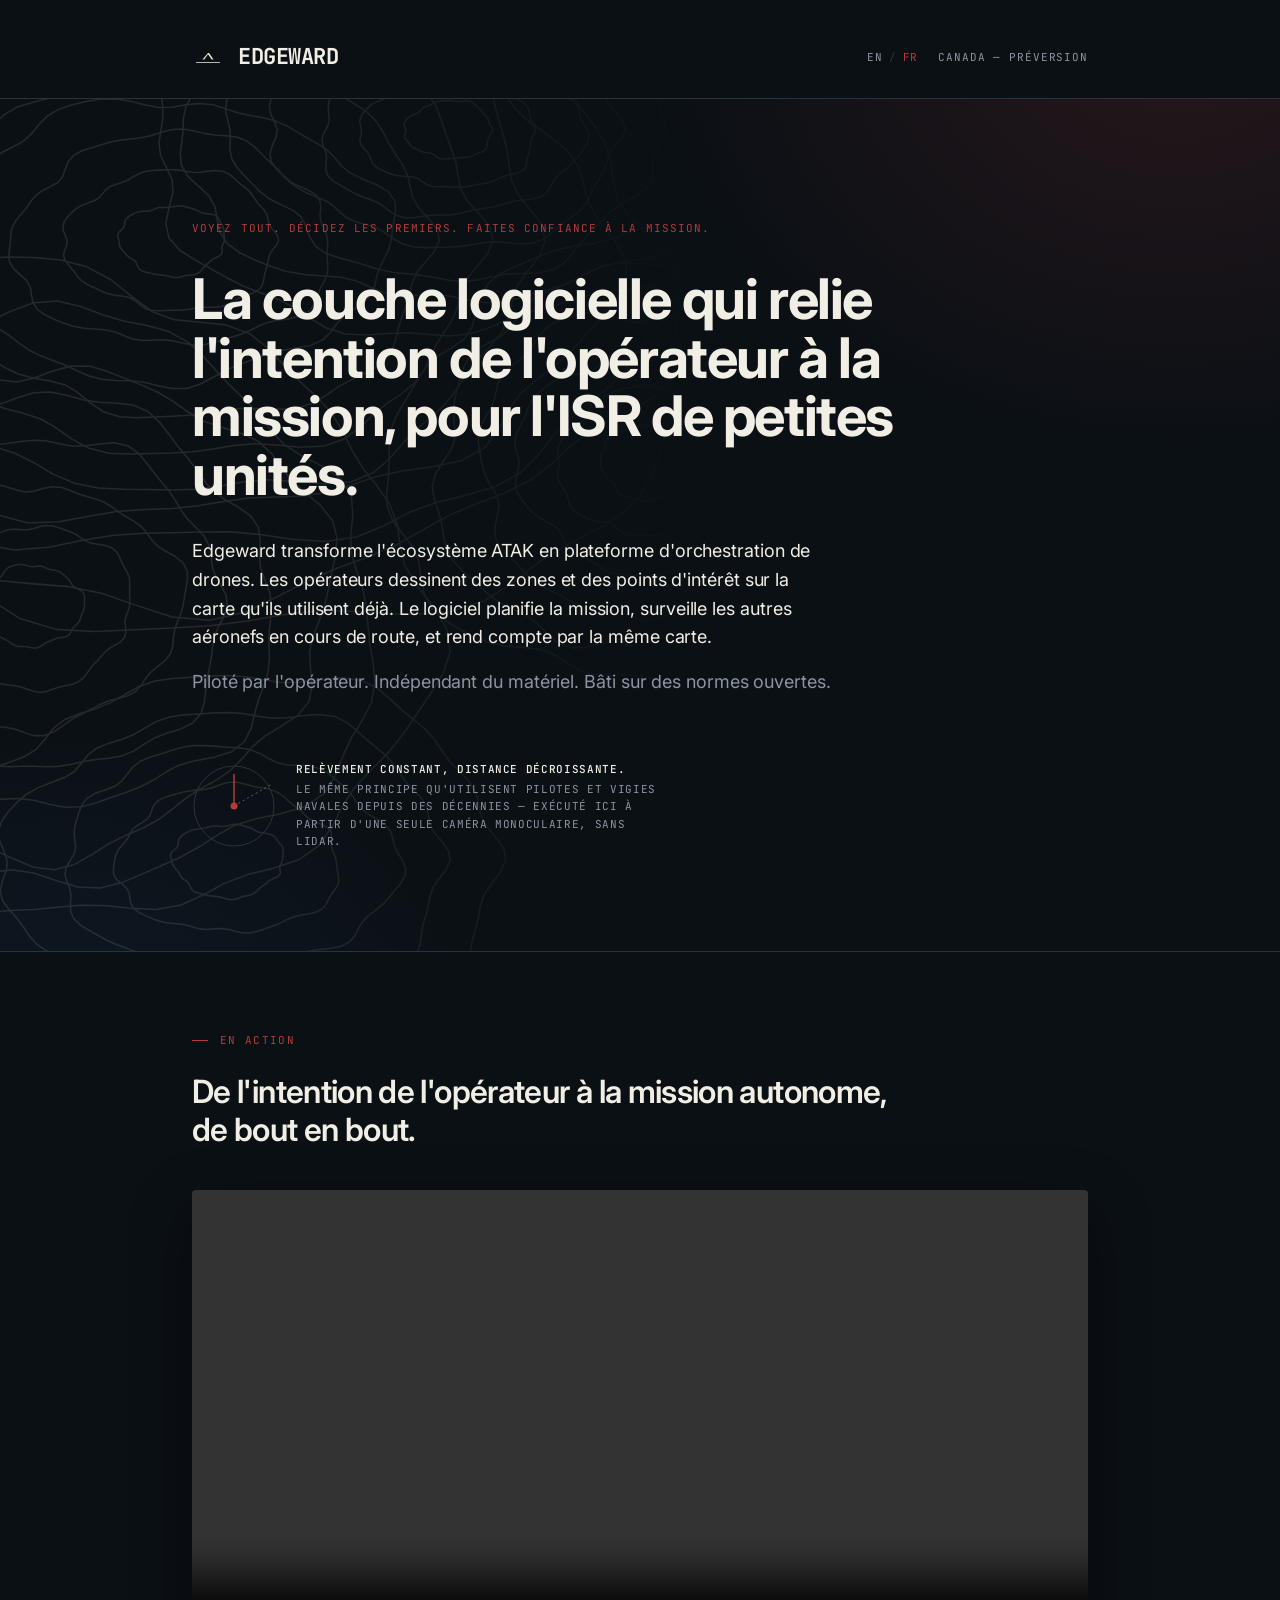
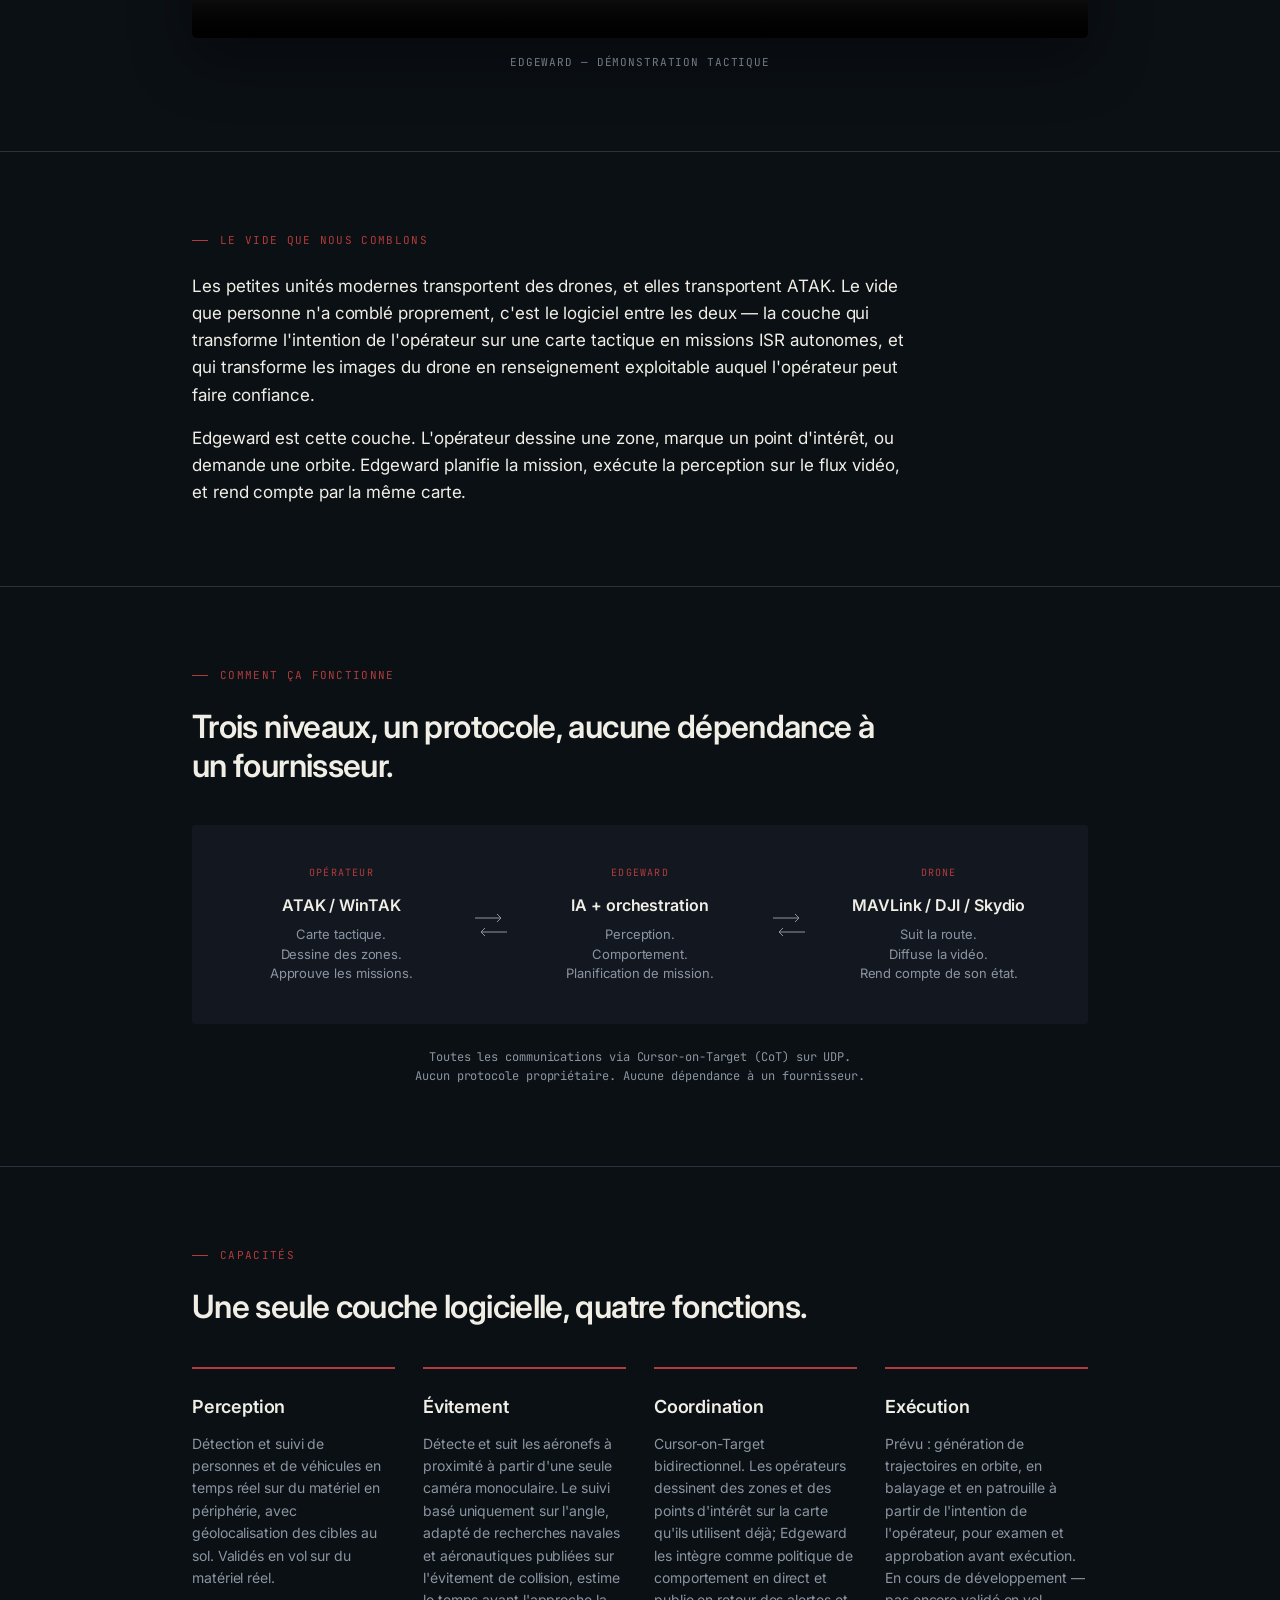
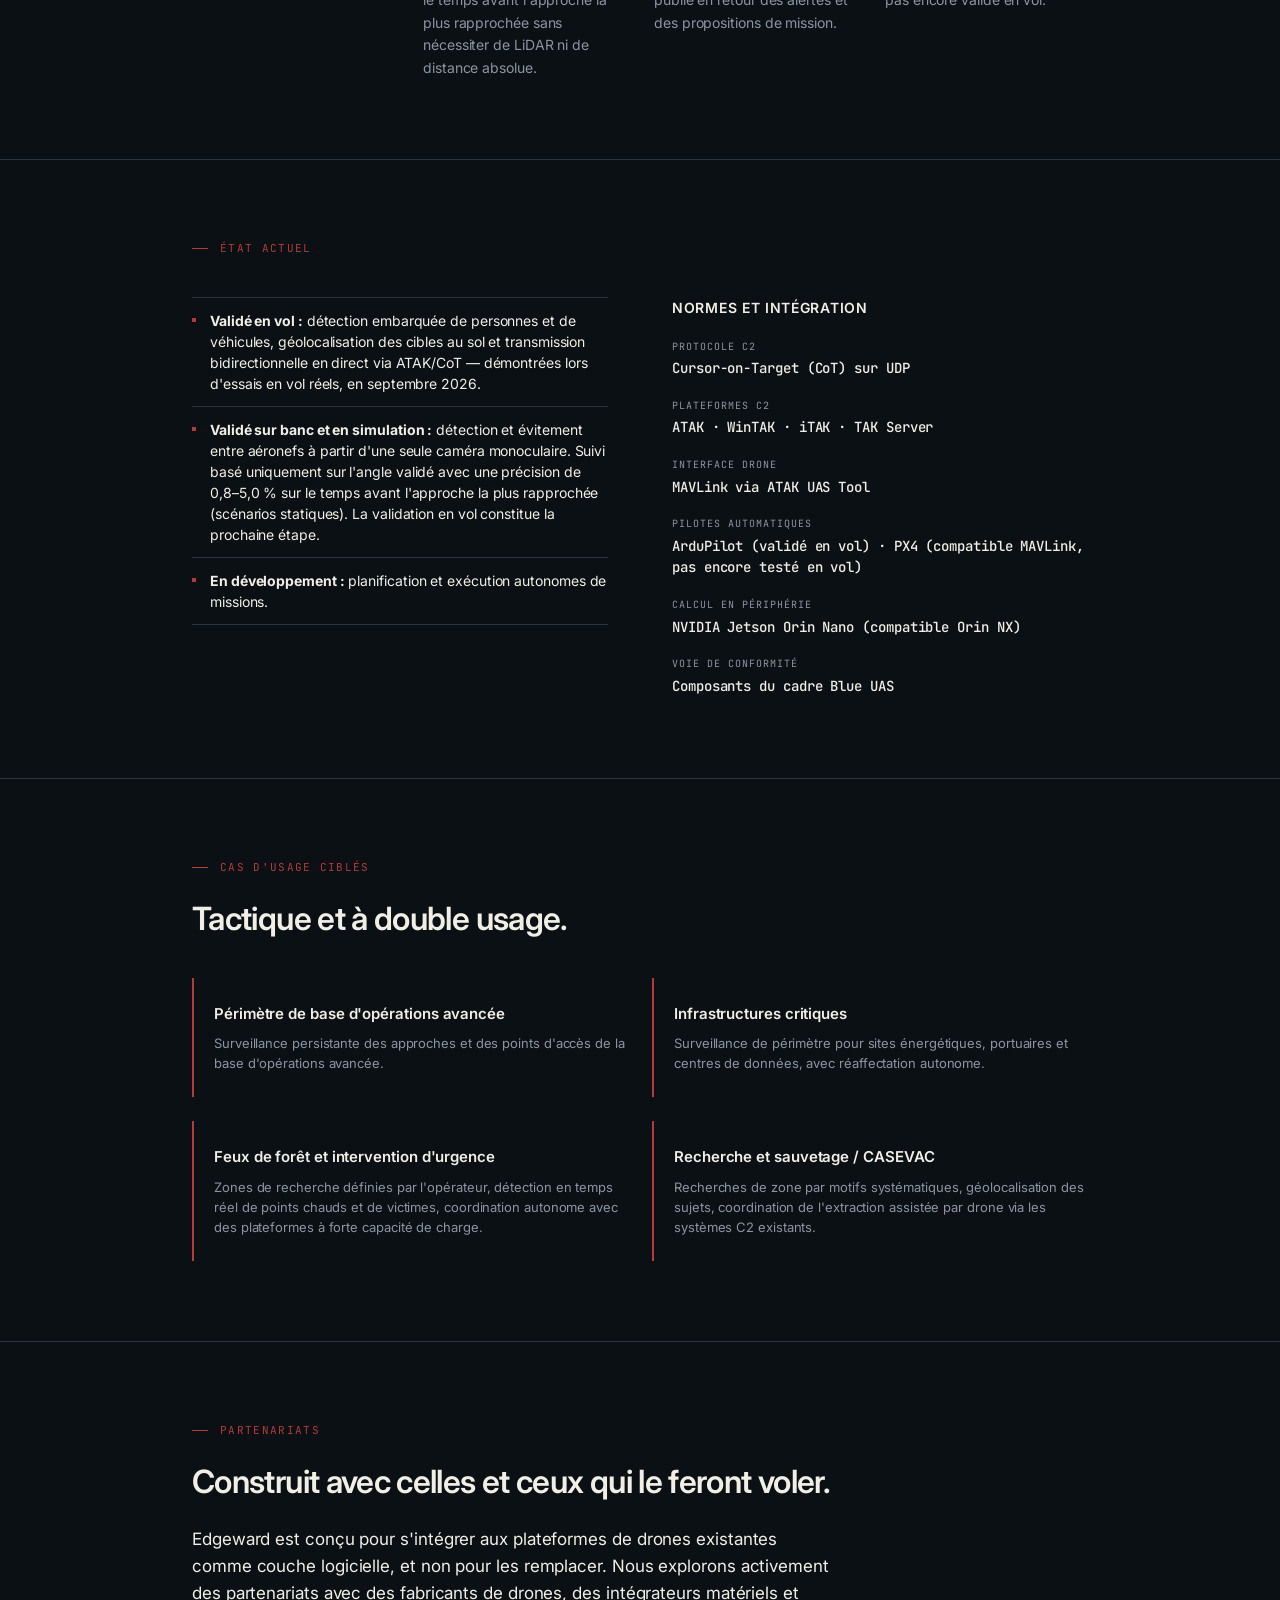
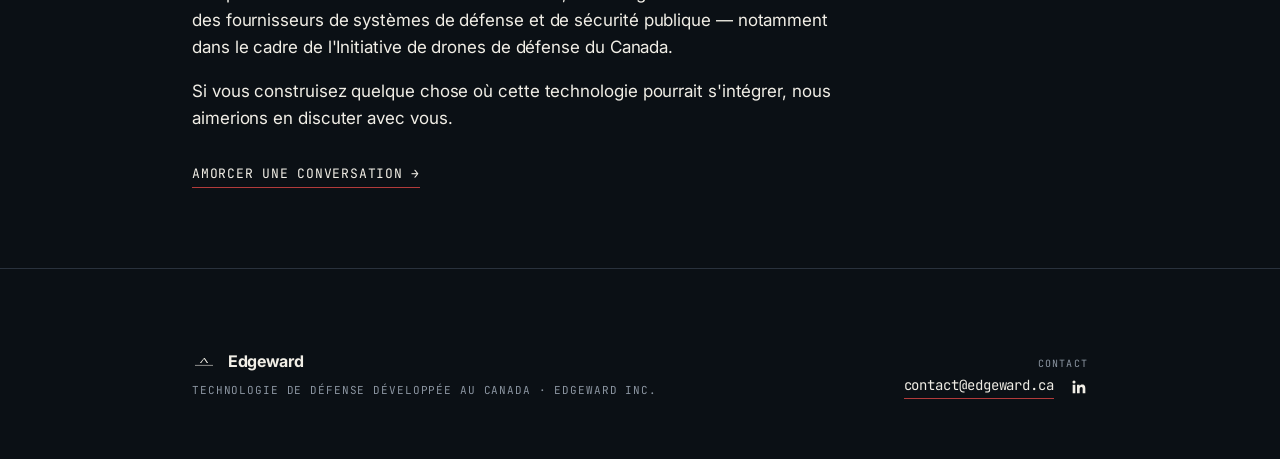
==== fr/index.html @ a63f047e "Align French website with corrected capability and validation copy" ====
<!DOCTYPE html>
<html lang="fr">
<head>
<meta charset="UTF-8">
<meta name="viewport" content="width=device-width, initial-scale=1.0">
<title>Edgeward — Logiciel d'autonomie tactique</title>
<meta name="description" content="Voyez tout. Décidez les premiers. Faites confiance à la mission. Edgeward est un logiciel d'autonomie tactique pour les opérations ISR de petites unités. Transforme l'écosystème ATAK en plateforme d'orchestration de drones. Conçu au Canada, indépendant du matériel, bâti sur des normes ouvertes.">
<link rel="alternate" hreflang="en" href="https://edgeward.ca/">
<link rel="alternate" hreflang="fr" href="https://edgeward.ca/fr/">

<link rel="icon" type="image/svg+xml" href="/assets/favicon.svg">
<link rel="icon" type="image/png" sizes="32x32" href="/assets/favicon-32.png">
<link rel="icon" type="image/png" sizes="16x16" href="/assets/favicon-16.png">
<link rel="apple-touch-icon" href="/assets/apple-touch-icon.png">

<meta property="og:type" content="website">
<meta property="og:url" content="https://edgeward.ca/fr/">
<meta property="og:title" content="Edgeward — Logiciel d'autonomie tactique">
<meta property="og:description" content="Voyez tout. Décidez les premiers. Faites confiance à la mission. Logiciel d'autonomie tactique qui transforme l'écosystème ATAK en plateforme d'orchestration de drones. Conçu au Canada, indépendant du matériel.">
<meta property="og:image" content="https://edgeward.ca/assets/og-image.png">
<meta property="og:image:width" content="1200">
<meta property="og:image:height" content="630">
<meta property="og:locale" content="fr_CA">
<meta property="og:locale:alternate" content="en_CA">

<meta name="twitter:card" content="summary_large_image">
<meta name="twitter:title" content="Edgeward — Logiciel d'autonomie tactique">
<meta name="twitter:description" content="Voyez tout. Décidez les premiers. Faites confiance à la mission. Logiciel d'autonomie tactique pour l'écosystème ATAK. Conçu au Canada, indépendant du matériel.">
<meta name="twitter:image" content="https://edgeward.ca/assets/og-image.png">
<link rel="preconnect" href="https://fonts.googleapis.com">
<link rel="preconnect" href="https://fonts.gstatic.com" crossorigin>
<link href="https://fonts.googleapis.com/css2?family=Inter:wght@400;500;600;700&family=JetBrains+Mono:wght@400;500&display=swap" rel="stylesheet">
<style>
:root {
  --ink: #0B1015;
  --ink-elevated: #131820;
  --paper: #F1EEE6;
  --paper-muted: #8B95A1;
  --rule: #2A323D;
  --accent: #B23B3B;
  --accent-muted: #8B2E2E;
}

* {
  box-sizing: border-box;
  margin: 0;
  padding: 0;
}

html {
  scroll-behavior: smooth;
}

body {
  background: var(--ink);
  color: var(--paper);
  font-family: 'Inter', system-ui, -apple-system, sans-serif;
  font-size: 16px;
  line-height: 1.55;
  font-weight: 400;
  letter-spacing: -0.005em;
  -webkit-font-smoothing: antialiased;
  -moz-osx-font-smoothing: grayscale;
}

/* ---- Layout ---- */
.container {
  max-width: 960px;
  margin: 0 auto;
  padding: 0 32px;
}

/* ---- Horizon line — the signature device ---- */
.horizon {
  height: 1px;
  background: var(--rule);
  width: 100%;
  margin: 0;
  position: relative;
}

/* ---- Header ---- */
header {
  padding: 32px 0 24px;
}

.brand {
  display: flex;
  align-items: center;
  gap: 14px;
}

.mark {
  width: 32px;
  height: 32px;
  flex-shrink: 0;
}

.wordmark {
  font-size: 22px;
  font-weight: 700;
  letter-spacing: -0.02em;
  color: var(--paper);
}

.header-meta {
  display: flex;
  justify-content: space-between;
  align-items: center;
  font-family: 'JetBrains Mono', monospace;
  font-size: 11px;
  color: var(--paper-muted);
  text-transform: uppercase;
  letter-spacing: 0.08em;
  padding-top: 8px;
}

.header-right {
  display: flex;
  align-items: center;
  gap: 20px;
}

.lang-switch a {
  color: var(--paper-muted);
  text-decoration: none;
  transition: color 0.15s;
}

.lang-switch a:hover,
.lang-switch a.active {
  color: var(--accent);
}

.lang-switch span {
  color: var(--rule);
  margin: 0 6px;
}

/* ---- Hero ---- */
.hero {
  padding: 120px 0 100px;
  position: relative;
  overflow: hidden;
}

.hero::before {
  content: '';
  position: absolute;
  inset: 0;
  background:
    radial-gradient(ellipse 70% 85% at 92% -8%, rgba(178, 59, 59, 0.16), transparent 58%),
    radial-gradient(ellipse 50% 55% at 6% 108%, rgba(16, 32, 48, 0.5), transparent 62%);
  pointer-events: none;
  z-index: 0;
}

.hero::after {
  content: '';
  position: absolute;
  top: -12%;
  left: -6%;
  width: 62%;
  height: 130%;
  background: url('/assets/topo-overlay.svg') no-repeat left top;
  background-size: cover;
  opacity: 0.11;
  pointer-events: none;
  z-index: 0;
  -webkit-mask-image: linear-gradient(90deg, #000 0%, #000 40%, transparent 100%);
  mask-image: linear-gradient(90deg, #000 0%, #000 40%, transparent 100%);
}

.hero .container {
  position: relative;
  z-index: 1;
}

.tagline {
  font-family: 'JetBrains Mono', monospace;
  font-size: 11px;
  text-transform: uppercase;
  letter-spacing: 0.10em;
  color: var(--accent);
  margin-bottom: 32px;
  line-height: 1.7;
}

/* ---- Bearing motif — the hero signature ---- */
.bearing {
  margin-top: 64px;
  display: flex;
  align-items: center;
  gap: 20px;
  max-width: 480px;
}

.bearing-viz {
  width: 84px;
  height: 84px;
  flex-shrink: 0;
  position: relative;
}

.bearing-viz svg {
  width: 100%;
  height: 100%;
  overflow: visible;
}

.bearing-ring {
  fill: none;
  stroke: var(--rule);
  stroke-width: 1;
}

.bearing-track {
  fill: none;
  stroke: var(--paper-muted);
  stroke-width: 1;
  stroke-dasharray: 2 3;
  opacity: 0.6;
}

.bearing-mark {
  fill: var(--accent);
}

.bearing-line {
  stroke: var(--accent);
  stroke-width: 1.5;
}

@keyframes bearingClose {
  0% {
    transform: translate(38px, -22px) scale(1);
    opacity: 0.9;
  }
  85% {
    transform: translate(2px, -1px) scale(0.3);
    opacity: 1;
  }
  100% {
    transform: translate(0, 0) scale(0.15);
    opacity: 0;
  }
}

.bearing-target {
  animation: bearingClose 4.5s cubic-bezier(0.4, 0, 0.6, 1) infinite;
  transform-origin: center;
}

.bearing-caption {
  font-family: 'JetBrains Mono', monospace;
  font-size: 11px;
  line-height: 1.6;
  color: var(--paper-muted);
  text-transform: uppercase;
  letter-spacing: 0.06em;
}

.bearing-caption strong {
  color: var(--paper);
  font-weight: 500;
  display: block;
  margin-bottom: 2px;
}

@media (prefers-reduced-motion: reduce) {
  .bearing-target {
    animation: none;
    transform: translate(6px, -4px) scale(0.5);
  }
}

h1 {
  font-size: clamp(36px, 5.5vw, 56px);
  line-height: 1.05;
  letter-spacing: -0.025em;
  font-weight: 700;
  margin-bottom: 32px;
  max-width: 820px;
}

.hero-body {
  font-size: 18px;
  line-height: 1.6;
  color: var(--paper);
  max-width: 640px;
  margin-bottom: 0;
}

.hero-body .muted {
  color: var(--paper-muted);
}

/* ---- Section ---- */
section {
  padding: 80px 0;
}

.section-label {
  font-family: 'JetBrains Mono', monospace;
  font-size: 11px;
  text-transform: uppercase;
  letter-spacing: 0.12em;
  color: var(--accent);
  margin-bottom: 24px;
  display: flex;
  align-items: center;
  gap: 12px;
}

.section-label::before {
  content: '';
  width: 16px;
  height: 1px;
  background: var(--accent);
}

h2 {
  font-size: clamp(24px, 3vw, 32px);
  font-weight: 600;
  letter-spacing: -0.02em;
  line-height: 1.2;
  margin-bottom: 24px;
  max-width: 720px;
}

.section-body {
  font-size: 17px;
  line-height: 1.6;
  color: var(--paper);
  max-width: 720px;
}

.section-body p + p {
  margin-top: 16px;
}

.section-body em {
  color: var(--paper);
  font-style: normal;
  background: linear-gradient(180deg, transparent 60%, rgba(178, 59, 59, 0.18) 60%);
  padding: 0 2px;
}

/* ---- Architecture diagram ---- */
.arch {
  display: grid;
  grid-template-columns: 1fr auto 1fr auto 1fr;
  gap: 24px;
  align-items: center;
  margin-top: 40px;
  padding: 40px;
  background: var(--ink-elevated);
  border-radius: 4px;
}

.arch-node {
  text-align: center;
}

.arch-node-label {
  font-family: 'JetBrains Mono', monospace;
  font-size: 10px;
  text-transform: uppercase;
  letter-spacing: 0.12em;
  color: var(--accent);
  margin-bottom: 12px;
}

.arch-node-title {
  font-size: 16px;
  font-weight: 600;
  color: var(--paper);
  margin-bottom: 8px;
}

.arch-node-desc {
  font-size: 13px;
  color: var(--paper-muted);
  line-height: 1.5;
}

.arch-arrow {
  display: flex;
  flex-direction: column;
  gap: 4px;
  align-items: center;
  color: var(--paper-muted);
}

.arch-arrow svg {
  display: block;
}

.arch-footer {
  margin-top: 24px;
  font-family: 'JetBrains Mono', monospace;
  font-size: 12px;
  color: var(--paper-muted);
  line-height: 1.6;
  text-align: center;
}

/* ---- Capabilities (4-column) ---- */
.capabilities {
  display: grid;
  grid-template-columns: repeat(4, 1fr);
  gap: 28px;
  margin-top: 40px;
}

.capability {
  border-top: 2px solid var(--accent);
  padding-top: 24px;
}

.capability h3 {
  font-size: 18px;
  font-weight: 600;
  margin-bottom: 12px;
  letter-spacing: -0.01em;
}

.capability p {
  font-size: 14px;
  color: var(--paper-muted);
  line-height: 1.6;
}

/* ---- Status section ---- */
.status-grid {
  display: grid;
  grid-template-columns: 1fr 1fr;
  gap: 64px;
  margin-top: 40px;
}

.status-list {
  list-style: none;
}

.status-list li {
  font-size: 14px;
  line-height: 1.5;
  padding: 12px 0 12px 18px;
  border-top: 1px solid var(--rule);
  position: relative;
  color: var(--paper);
}

.status-list li:last-child {
  border-bottom: 1px solid var(--rule);
}

.status-list li::before {
  content: '';
  width: 4px;
  height: 4px;
  background: var(--accent);
  position: absolute;
  left: 0;
  top: 20px;
}

.specs {
  display: flex;
  flex-direction: column;
  gap: 18px;
}

.spec {
  font-family: 'JetBrains Mono', monospace;
}

.spec-label {
  font-size: 10px;
  text-transform: uppercase;
  letter-spacing: 0.1em;
  color: var(--paper-muted);
  margin-bottom: 4px;
}

.spec-value {
  font-size: 14px;
  color: var(--paper);
  font-weight: 500;
}

.section-subhead {
  font-size: 14px;
  font-weight: 600;
  color: var(--paper);
  margin-bottom: 20px;
  text-transform: uppercase;
  letter-spacing: 0.05em;
}

/* ---- Use cases ---- */
.use-cases {
  display: grid;
  grid-template-columns: 1fr 1fr;
  gap: 24px;
  margin-top: 40px;
}

.use-case {
  padding: 24px 0 24px 20px;
  border-left: 2px solid var(--accent);
}

.use-case h3 {
  font-size: 15px;
  font-weight: 600;
  margin-bottom: 8px;
  color: var(--paper);
}

.use-case p {
  font-size: 13px;
  color: var(--paper-muted);
  line-height: 1.55;
}

/* ---- Footer ---- */
footer {
  padding: 80px 0 60px;
}

.footer-grid {
  display: flex;
  justify-content: space-between;
  align-items: flex-end;
  gap: 32px;
}

.footer-left {
  display: flex;
  align-items: center;
  gap: 12px;
}

.footer-mark {
  width: 24px;
  height: 24px;
}

.footer-wordmark {
  font-size: 16px;
  font-weight: 700;
  letter-spacing: -0.02em;
}

.footer-meta {
  font-family: 'JetBrains Mono', monospace;
  font-size: 11px;
  color: var(--paper-muted);
  text-transform: uppercase;
  letter-spacing: 0.08em;
  margin-top: 4px;
}

.footer-contact {
  text-align: right;
}

.footer-contact-label {
  font-family: 'JetBrains Mono', monospace;
  font-size: 10px;
  text-transform: uppercase;
  letter-spacing: 0.12em;
  color: var(--paper-muted);
  margin-bottom: 4px;
}

.footer-contact a {
  font-family: 'JetBrains Mono', monospace;
  font-size: 14px;
  color: var(--paper);
  text-decoration: none;
  border-bottom: 1px solid var(--accent);
  padding-bottom: 1px;
  transition: color 0.15s;
}

.footer-contact a:hover {
  color: var(--accent);
}

.footer-contact-row {
  display: flex;
  align-items: center;
  justify-content: flex-end;
  gap: 16px;
}

.footer-icon-link {
  border-bottom: none !important;
  display: flex;
  align-items: center;
}

/* ---- Video showcase ---- */
.video-section {
  padding: 80px 0;
}

.video-frame {
  margin-top: 40px;
  background: var(--ink-elevated);
  border-radius: 4px;
  overflow: hidden;
  position: relative;
  box-shadow: 0 20px 60px rgba(0, 0, 0, 0.4);
}

.video-frame video {
  display: block;
  width: 100%;
  height: auto;
  background: #000;
}

.video-caption {
  margin-top: 16px;
  font-family: 'JetBrains Mono', monospace;
  font-size: 11px;
  color: var(--paper-muted);
  text-transform: uppercase;
  letter-spacing: 0.08em;
  text-align: center;
}

/* ---- Partnerships ---- */
.partnerships-body {
  max-width: 640px;
  margin-top: 24px;
}

.partnerships-body p {
  font-size: 17px;
  line-height: 1.6;
  color: var(--paper);
}

.partnerships-body p + p {
  margin-top: 16px;
}

.partnerships-cta {
  margin-top: 32px;
  display: inline-flex;
  align-items: center;
  gap: 10px;
  font-family: 'JetBrains Mono', monospace;
  font-size: 13px;
  text-transform: uppercase;
  letter-spacing: 0.06em;
  color: var(--paper);
  text-decoration: none;
  border-bottom: 1px solid var(--accent);
  padding-bottom: 3px;
  transition: color 0.15s, gap 0.15s;
}

.partnerships-cta:hover {
  color: var(--accent);
  gap: 14px;
}

/* ---- Responsive ---- */
@media (max-width: 768px) {
  .container {
    padding: 0 24px;
  }

  .hero {
    padding: 60px 0 80px;
  }

  section {
    padding: 56px 0;
  }

  .arch {
    grid-template-columns: 1fr;
    padding: 28px;
    gap: 20px;
  }

  .arch-arrow {
    transform: rotate(90deg);
  }

  .capabilities {
    grid-template-columns: 1fr 1fr;
    gap: 28px;
  }

  .bearing {
    margin-top: 48px;
  }

  .status-grid {
    grid-template-columns: 1fr;
    gap: 48px;
  }

  .use-cases {
    grid-template-columns: 1fr;
  }

  .footer-grid {
    flex-direction: column;
    align-items: flex-start;
    gap: 24px;
  }

  .footer-contact {
    text-align: left;
  }
}

@media (max-width: 480px) {
  .capabilities {
    grid-template-columns: 1fr;
  }

  .bearing {
    flex-direction: column;
    align-items: flex-start;
    gap: 16px;
  }
}

/* ---- Subtle entry animation ---- */
@keyframes horizonReveal {
  from {
    transform: scaleX(0);
    transform-origin: left;
  }
  to {
    transform: scaleX(1);
    transform-origin: left;
  }
}

.horizon {
  animation: horizonReveal 600ms ease-out;
}

@media (prefers-reduced-motion: reduce) {
  .horizon {
    animation: none;
  }
  html {
    scroll-behavior: auto;
  }
}
</style>
</head>
<body>

<!-- Header -->
<header>
  <div class="container">
    <div class="header-meta">
      <div class="brand">
        <svg class="mark" viewBox="0 0 512 512" xmlns="http://www.w3.org/2000/svg">
          <g fill="#F1EEE6">
            <rect x="64" y="340" width="384" height="12"/>
            <polygon points="256,192 272,192 344,296 316,296 256,210 196,296 168,296"/>
          </g>
        </svg>
        <div class="wordmark">Edgeward</div>
      </div>
      <div class="header-right">
        <div class="lang-switch">
          <a href="/">EN</a><span>/</span><a href="/fr/" class="active">FR</a>
        </div>
        <div>Canada — préversion</div>
      </div>
    </div>
  </div>
</header>

<div class="horizon"></div>

<!-- Hero -->
<section class="hero">
  <div class="container">
    <div class="tagline">Voyez tout. Décidez les premiers. Faites confiance à la mission.</div>
    <h1>La couche logicielle qui relie l'intention de l'opérateur à la mission, pour l'ISR de petites unités.</h1>
    <div class="hero-body">
      <p>Edgeward transforme l'écosystème ATAK en plateforme d'orchestration de drones. Les opérateurs dessinent des zones et des points d'intérêt sur la carte qu'ils utilisent déjà. Le logiciel planifie la mission, surveille les autres aéronefs en cours de route, et rend compte par la même carte.</p>
      <p class="muted" style="margin-top: 16px;">Piloté par l'opérateur. Indépendant du matériel. Bâti sur des normes ouvertes.</p>
    </div>

    <div class="bearing">
      <div class="bearing-viz">
        <svg viewBox="0 0 84 84">
          <circle class="bearing-ring" cx="42" cy="42" r="40"/>
          <line class="bearing-track" x1="42" y1="42" x2="80" y2="20"/>
          <g class="bearing-target">
            <circle class="bearing-mark" cx="42" cy="42" r="3.5"/>
          </g>
          <line class="bearing-line" x1="42" y1="42" x2="42" y2="10"/>
        </svg>
      </div>
      <div class="bearing-caption">
        <strong>Relèvement constant, distance décroissante.</strong>
        Le même principe qu'utilisent pilotes et vigies navales depuis des décennies — exécuté ici à partir d'une seule caméra monoculaire, sans LiDAR.
      </div>
    </div>
  </div>
</section>

<div class="horizon"></div>

<!-- Video showcase -->
<section class="video-section">
  <div class="container">
    <div class="section-label">En action</div>
    <h2>De l'intention de l'opérateur à la mission autonome, de bout en bout.</h2>
    <div class="video-frame">
      <video
        src="../assets/edgeward-tactical.mp4"
        controls
        playsinline
        preload="metadata"
        poster=""
      >
        Votre navigateur ne prend pas en charge la balise vidéo.
      </video>
    </div>
    <div class="video-caption">Edgeward — démonstration tactique</div>
  </div>
</section>

<div class="horizon"></div>

<!-- The Gap -->
<section>
  <div class="container">
    <div class="section-label">Le vide que nous comblons</div>
    <div class="section-body">
      <p>Les petites unités modernes transportent des drones, et elles transportent ATAK. Le vide que personne n'a comblé proprement, c'est le logiciel entre les deux — la couche qui transforme l'intention de l'opérateur sur une carte tactique en missions ISR autonomes, et qui transforme les images du drone en renseignement exploitable auquel l'opérateur peut faire confiance.</p>
      <p>Edgeward est cette couche. L'opérateur dessine une zone, marque un point d'intérêt, ou demande une orbite. Edgeward planifie la mission, exécute la perception sur le flux vidéo, et rend compte par la même carte.</p>
    </div>
  </div>
</section>

<div class="horizon"></div>

<!-- How It Works -->
<section>
  <div class="container">
    <div class="section-label">Comment ça fonctionne</div>
    <h2>Trois niveaux, un protocole, aucune dépendance à un fournisseur.</h2>

    <div class="arch">
      <div class="arch-node">
        <div class="arch-node-label">Opérateur</div>
        <div class="arch-node-title">ATAK / WinTAK</div>
        <div class="arch-node-desc">Carte tactique.<br>Dessine des zones.<br>Approuve les missions.</div>
      </div>

      <div class="arch-arrow">
        <svg width="32" height="10" viewBox="0 0 32 10" fill="currentColor">
          <path d="M0 5 L26 5 M22 1 L26 5 L22 9" stroke="currentColor" stroke-width="1" fill="none"/>
        </svg>
        <svg width="32" height="10" viewBox="0 0 32 10" fill="currentColor">
          <path d="M32 5 L6 5 M10 1 L6 5 L10 9" stroke="currentColor" stroke-width="1" fill="none"/>
        </svg>
      </div>

      <div class="arch-node">
        <div class="arch-node-label">Edgeward</div>
        <div class="arch-node-title">IA + orchestration</div>
        <div class="arch-node-desc">Perception.<br>Comportement.<br>Planification de mission.</div>
      </div>

      <div class="arch-arrow">
        <svg width="32" height="10" viewBox="0 0 32 10" fill="currentColor">
          <path d="M0 5 L26 5 M22 1 L26 5 L22 9" stroke="currentColor" stroke-width="1" fill="none"/>
        </svg>
        <svg width="32" height="10" viewBox="0 0 32 10" fill="currentColor">
          <path d="M32 5 L6 5 M10 1 L6 5 L10 9" stroke="currentColor" stroke-width="1" fill="none"/>
        </svg>
      </div>

      <div class="arch-node">
        <div class="arch-node-label">Drone</div>
        <div class="arch-node-title">MAVLink / DJI / Skydio</div>
        <div class="arch-node-desc">Suit la route.<br>Diffuse la vidéo.<br>Rend compte de son état.</div>
      </div>
    </div>

    <div class="arch-footer">
      Toutes les communications via Cursor-on-Target (CoT) sur UDP.<br>
      Aucun protocole propriétaire. Aucune dépendance à un fournisseur.
    </div>
  </div>
</section>

<div class="horizon"></div>

<!-- Capabilities -->
<section>
  <div class="container">
    <div class="section-label">Capacités</div>
    <h2>Une seule couche logicielle, quatre fonctions.</h2>

    <div class="capabilities">
      <div class="capability">
        <h3>Perception</h3>
        <p>Détection et suivi de personnes et de véhicules en temps réel sur du matériel en périphérie, avec géolocalisation des cibles au sol. Validés en vol sur du matériel réel.</p>
      </div>
      <div class="capability">
        <h3>Évitement</h3>
        <p>Détecte et suit les aéronefs à proximité à partir d'une seule caméra monoculaire. Le suivi basé uniquement sur l'angle, adapté de recherches navales et aéronautiques publiées sur l'évitement de collision, estime le temps avant l'approche la plus rapprochée sans nécessiter de LiDAR ni de distance absolue.</p>
      </div>
      <div class="capability">
        <h3>Coordination</h3>
        <p>Cursor-on-Target bidirectionnel. Les opérateurs dessinent des zones et des points d'intérêt sur la carte qu'ils utilisent déjà; Edgeward les intègre comme politique de comportement en direct et publie en retour des alertes et des propositions de mission.</p>
      </div>
      <div class="capability">
        <h3>Exécution</h3>
        <p>Prévu : génération de trajectoires en orbite, en balayage et en patrouille à partir de l'intention de l'opérateur, pour examen et approbation avant exécution. En cours de développement — pas encore validé en vol.</p>
      </div>
    </div>
  </div>
</section>

<div class="horizon"></div>

<!-- Status & Standards -->
<section>
  <div class="container">
    <div class="section-label">État actuel</div>

    <div class="status-grid">
      <div>
        <ul class="status-list">
          <li><strong>Validé en vol :</strong> détection embarquée de personnes et de véhicules, géolocalisation des cibles au sol et transmission bidirectionnelle en direct via ATAK/CoT — démontrées lors d'essais en vol réels, en septembre 2026.</li>
          <li><strong>Validé sur banc et en simulation :</strong> détection et évitement entre aéronefs à partir d'une seule caméra monoculaire. Suivi basé uniquement sur l'angle validé avec une précision de 0,8–5,0 % sur le temps avant l'approche la plus rapprochée (scénarios statiques). La validation en vol constitue la prochaine étape.</li>
          <li><strong>En développement :</strong> planification et exécution autonomes de missions.</li>
        </ul>
      </div>

      <div>
        <div class="section-subhead">Normes et intégration</div>
        <div class="specs">
          <div class="spec">
            <div class="spec-label">Protocole C2</div>
            <div class="spec-value">Cursor-on-Target (CoT) sur UDP</div>
          </div>
          <div class="spec">
            <div class="spec-label">Plateformes C2</div>
            <div class="spec-value">ATAK · WinTAK · iTAK · TAK Server</div>
          </div>
          <div class="spec">
            <div class="spec-label">Interface drone</div>
            <div class="spec-value">MAVLink via ATAK UAS Tool</div>
          </div>
          <div class="spec">
            <div class="spec-label">Pilotes automatiques</div>
            <div class="spec-value">ArduPilot (validé en vol) · PX4 (compatible MAVLink, pas encore testé en vol)</div>
          </div>
          <div class="spec">
            <div class="spec-label">Calcul en périphérie</div>
            <div class="spec-value">NVIDIA Jetson Orin Nano (compatible Orin NX)</div>
          </div>
          <div class="spec">
            <div class="spec-label">Voie de conformité</div>
            <div class="spec-value">Composants du cadre Blue UAS</div>
          </div>
        </div>
      </div>
    </div>
  </div>
</section>

<div class="horizon"></div>

<!-- Use Cases -->
<section>
  <div class="container">
    <div class="section-label">Cas d'usage ciblés</div>
    <h2>Tactique et à double usage.</h2>

    <div class="use-cases">
      <div class="use-case">
        <h3>Périmètre de base d'opérations avancée</h3>
        <p>Surveillance persistante des approches et des points d'accès de la base d'opérations avancée.</p>
      </div>
      <div class="use-case">
        <h3>Infrastructures critiques</h3>
        <p>Surveillance de périmètre pour sites énergétiques, portuaires et centres de données, avec réaffectation autonome.</p>
      </div>
      <div class="use-case">
        <h3>Feux de forêt et intervention d'urgence</h3>
        <p>Zones de recherche définies par l'opérateur, détection en temps réel de points chauds et de victimes, coordination autonome avec des plateformes à forte capacité de charge.</p>
      </div>
      <div class="use-case">
        <h3>Recherche et sauvetage / CASEVAC</h3>
        <p>Recherches de zone par motifs systématiques, géolocalisation des sujets, coordination de l'extraction assistée par drone via les systèmes C2 existants.</p>
      </div>
    </div>
  </div>
</section>

<div class="horizon"></div>

<!-- Partnerships -->
<section>
  <div class="container">
    <div class="section-label">Partenariats</div>
    <h2>Construit avec celles et ceux qui le feront voler.</h2>
    <div class="partnerships-body">
      <p>Edgeward est conçu pour s'intégrer aux plateformes de drones existantes comme couche logicielle, et non pour les remplacer. Nous explorons activement des partenariats avec des fabricants de drones, des intégrateurs matériels et des fournisseurs de systèmes de défense et de sécurité publique — notamment dans le cadre de l'Initiative de drones de défense du Canada.</p>
      <p>Si vous construisez quelque chose où cette technologie pourrait s'intégrer, nous aimerions en discuter avec vous.</p>
      <a class="partnerships-cta" href="mailto:contact@edgeward.ca">Amorcer une conversation →</a>
    </div>
  </div>
</section>

<div class="horizon"></div>

<!-- Footer -->
<footer>
  <div class="container">
    <div class="footer-grid">
      <div>
        <div class="footer-left">
          <svg class="footer-mark" viewBox="0 0 512 512" xmlns="http://www.w3.org/2000/svg">
            <g fill="#F1EEE6">
              <rect x="64" y="340" width="384" height="12"/>
              <polygon points="256,192 272,192 344,296 316,296 256,210 196,296 168,296"/>
            </g>
          </svg>
          <div class="footer-wordmark">Edgeward</div>
        </div>
        <div class="footer-meta" style="margin-top: 8px;">Technologie de défense développée au Canada · Edgeward Inc.</div>
      </div>
      <div class="footer-contact">
        <div class="footer-contact-label">Contact</div>
        <div class="footer-contact-row">
          <a href="mailto:contact@edgeward.ca">contact@edgeward.ca</a>
          <a class="footer-icon-link" href="https://www.linkedin.com/company/edgewardisr/" target="_blank" rel="noopener noreferrer" aria-label="Edgeward on LinkedIn">
            <svg width="18" height="18" viewBox="0 0 24 24" fill="currentColor">
              <path d="M20.447 20.452h-3.554v-5.569c0-1.328-.027-3.037-1.852-3.037-1.853 0-2.136 1.445-2.136 2.939v5.667H9.351V9h3.414v1.561h.046c.477-.9 1.637-1.85 3.37-1.85 3.601 0 4.267 2.37 4.267 5.455v6.286zM5.337 7.433a2.062 2.062 0 1 1 0-4.124 2.062 2.062 0 0 1 0 4.124zM7.119 20.452H3.554V9h3.565v11.452z"/>
            </svg>
          </a>
        </div>
      </div>
    </div>
  </div>
</footer>

</body>
</html>
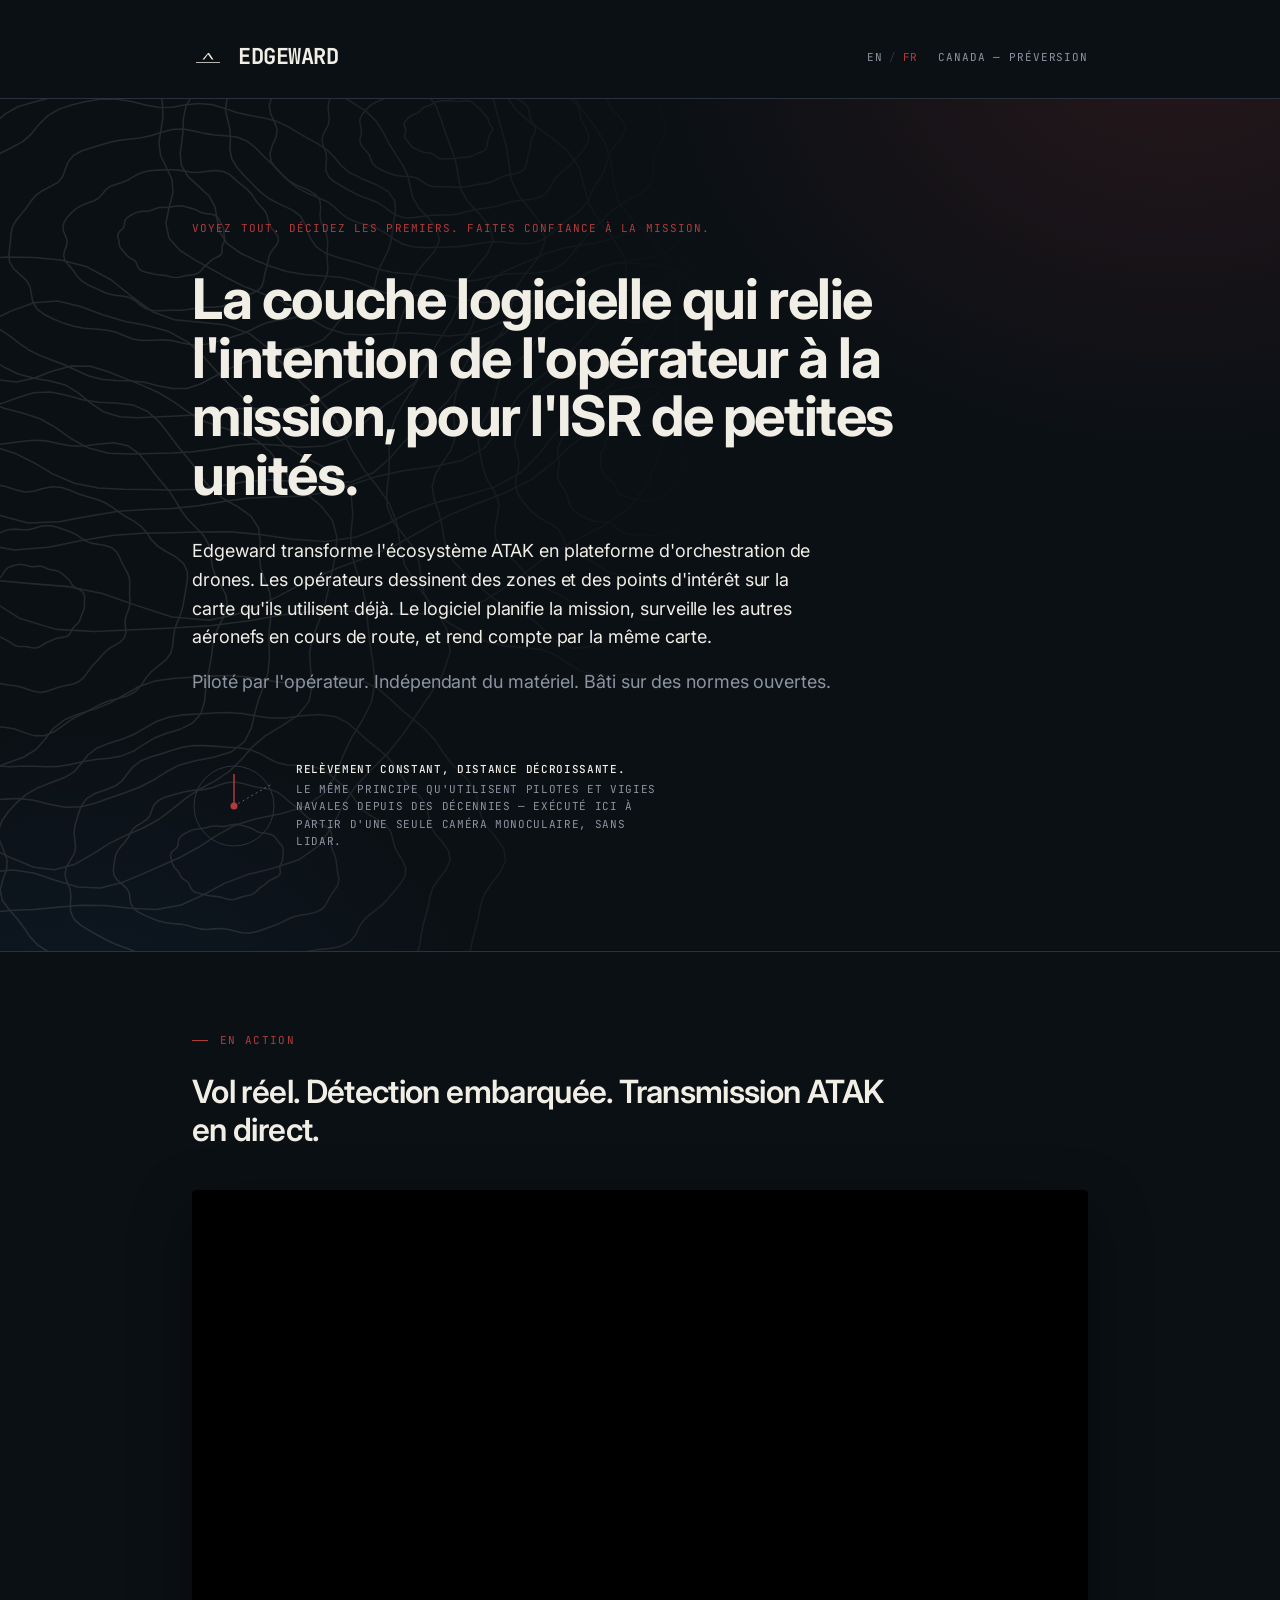
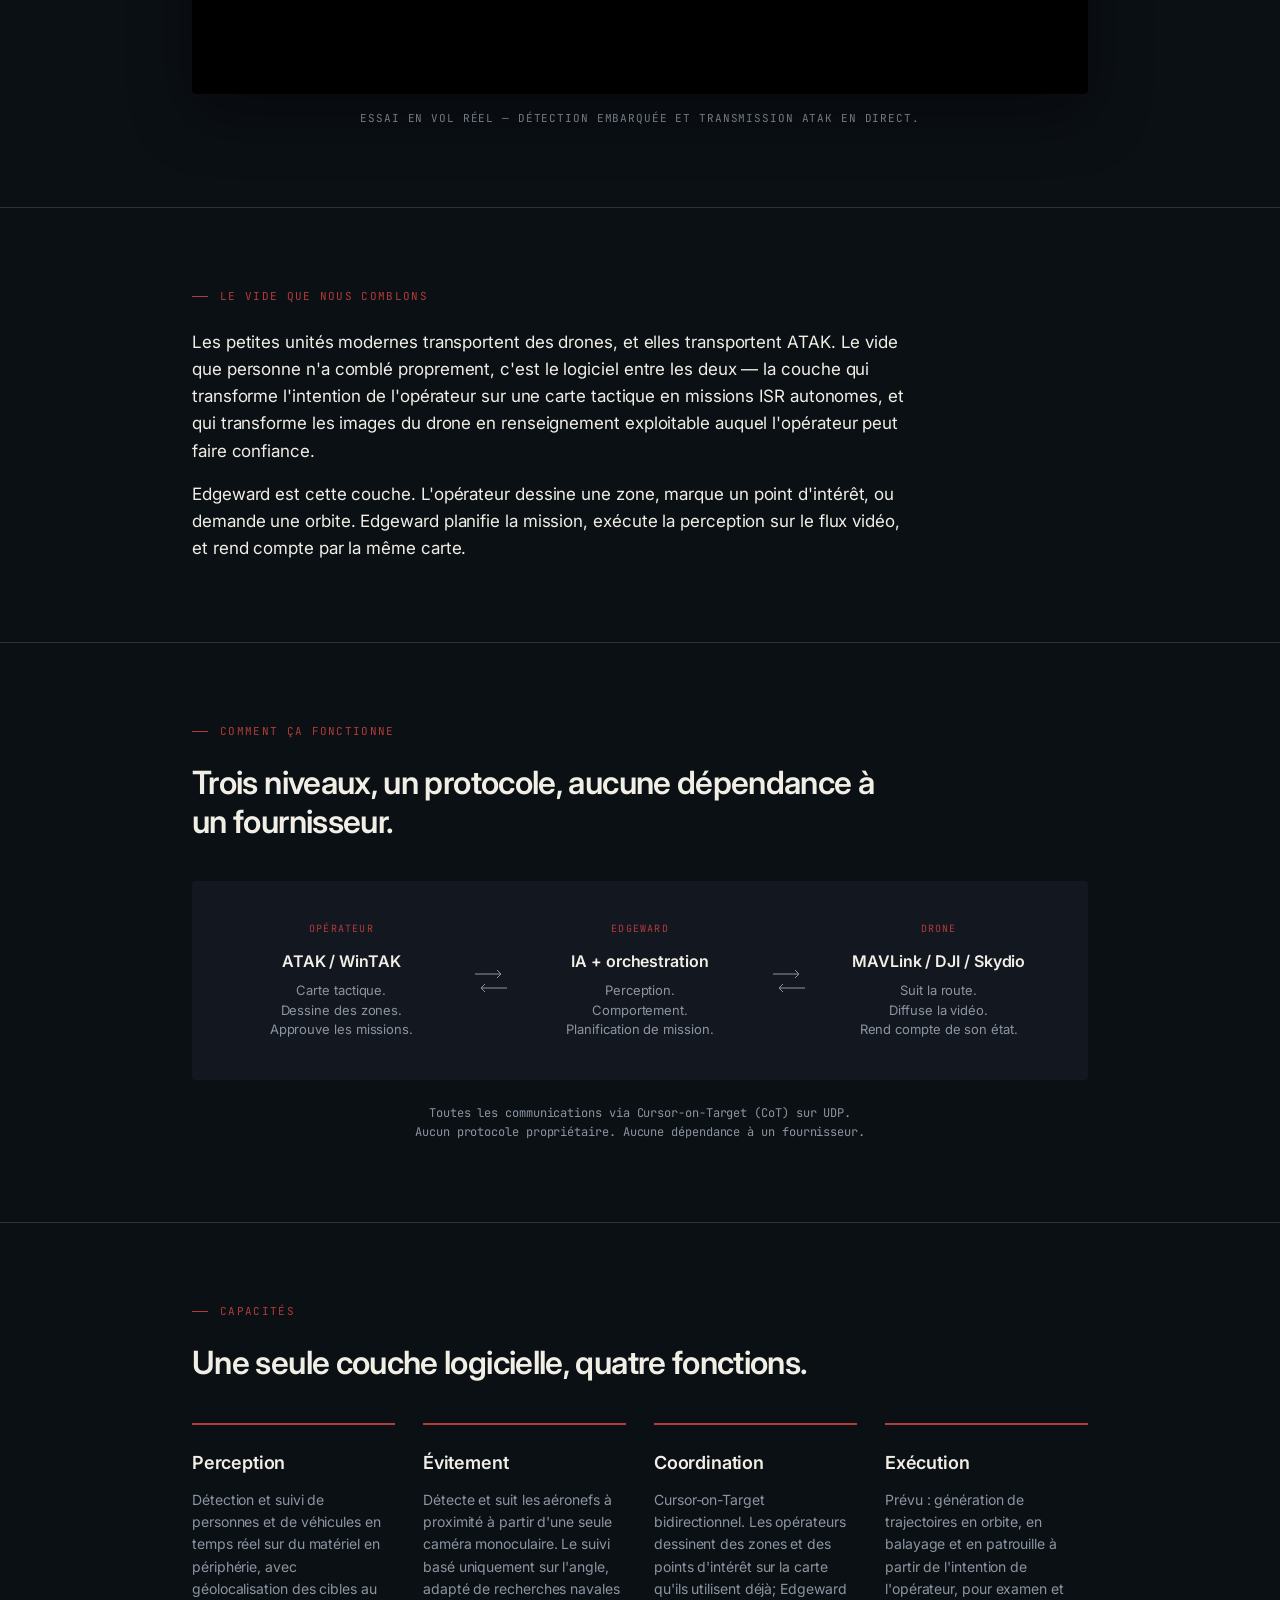
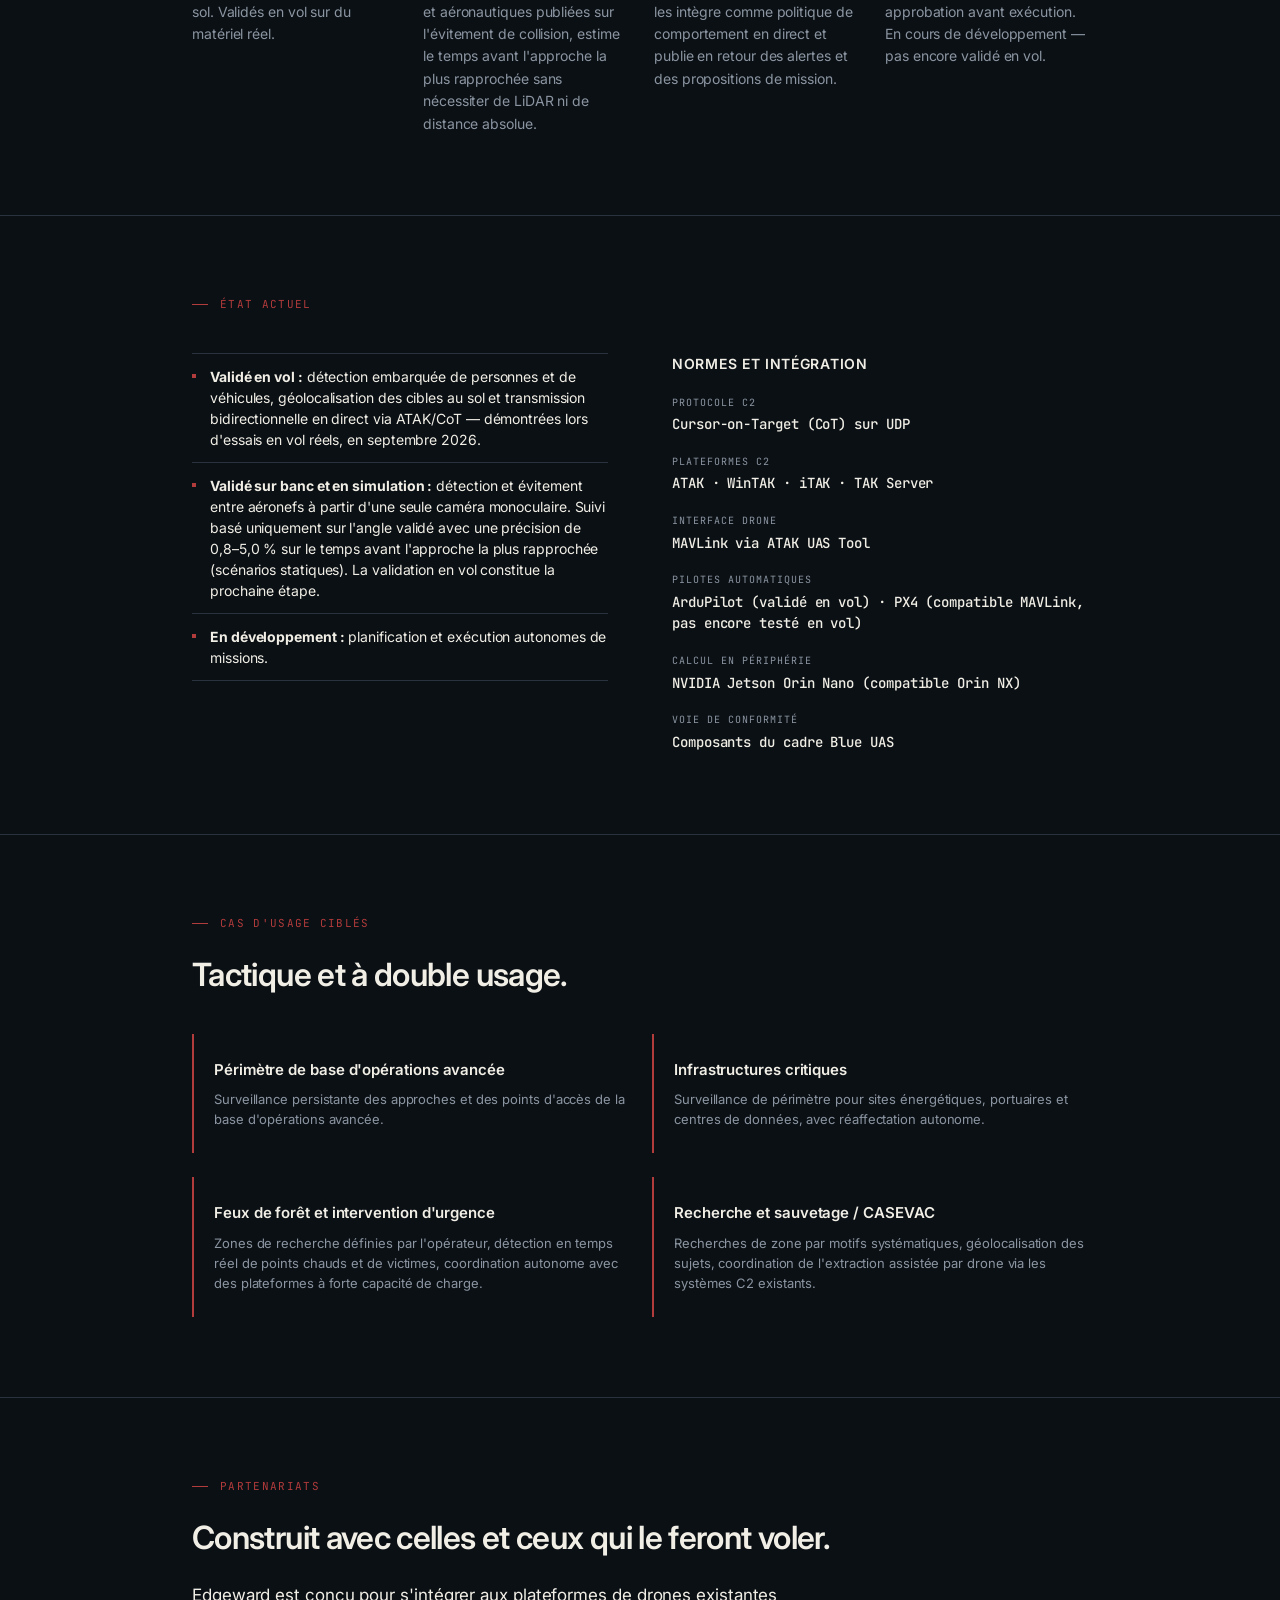
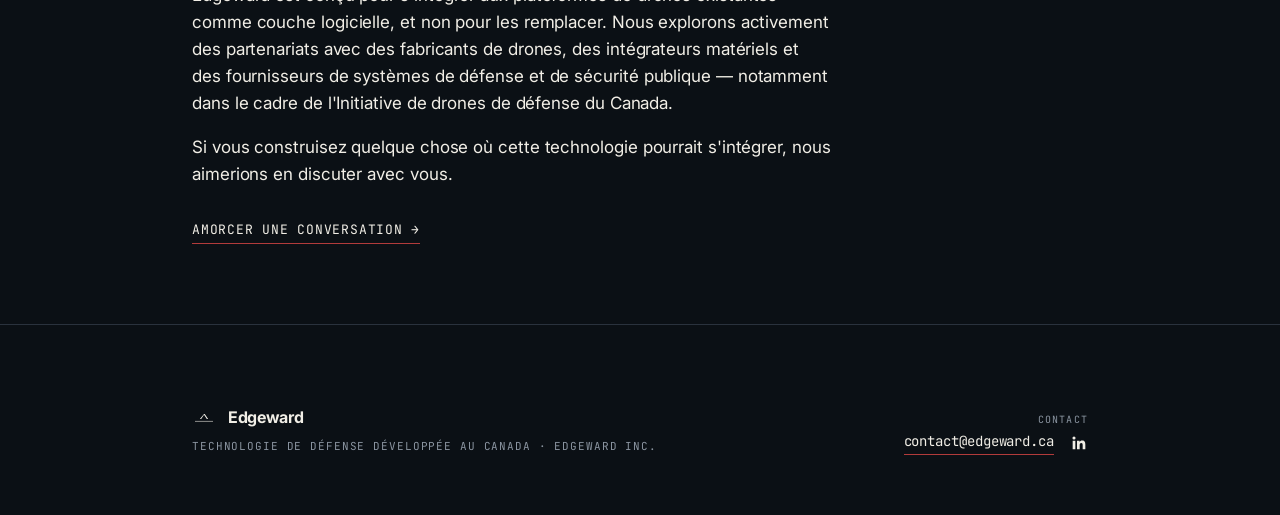
==== commit d4f96ad6: "Swap demo video to real flight-test footage and correct captions" ====
--- a/fr/index.html
+++ b/fr/index.html
@@ -617,10 +617,13 @@
   box-shadow: 0 20px 60px rgba(0, 0, 0, 0.4);
 }
 
-.video-frame video {
+.video-frame iframe {
   display: block;
   width: 100%;
   height: auto;
+  aspect-ratio: 16 / 9;
+  min-height: 200px;
+  border: 0;
   background: #000;
 }
 
@@ -824,19 +827,19 @@
 <section class="video-section">
   <div class="container">
     <div class="section-label">En action</div>
-    <h2>De l'intention de l'opérateur à la mission autonome, de bout en bout.</h2>
+    <h2>Vol réel. Détection embarquée. Transmission ATAK en direct.</h2>
     <div class="video-frame">
-      <video
-        src="../assets/edgeward-tactical.mp4"
-        controls
-        playsinline
-        preload="metadata"
-        poster=""
-      >
-        Votre navigateur ne prend pas en charge la balise vidéo.
-      </video>
-    </div>
-    <div class="video-caption">Edgeward — démonstration tactique</div>
+      <iframe
+        src="https://www.youtube.com/embed/4XseMFF_3HM?playsinline=1&amp;rel=0&amp;hl=fr"
+        title="Edgeward — essai en vol réel avec détection embarquée et transmission ATAK en direct"
+        width="960"
+        height="540"
+        allow="accelerometer; autoplay; clipboard-write; encrypted-media; gyroscope; picture-in-picture; web-share"
+        referrerpolicy="strict-origin-when-cross-origin"
+        allowfullscreen
+      ></iframe>
+    </div>
+    <div class="video-caption">Essai en vol réel — détection embarquée et transmission ATAK en direct.</div>
   </div>
 </section>
 
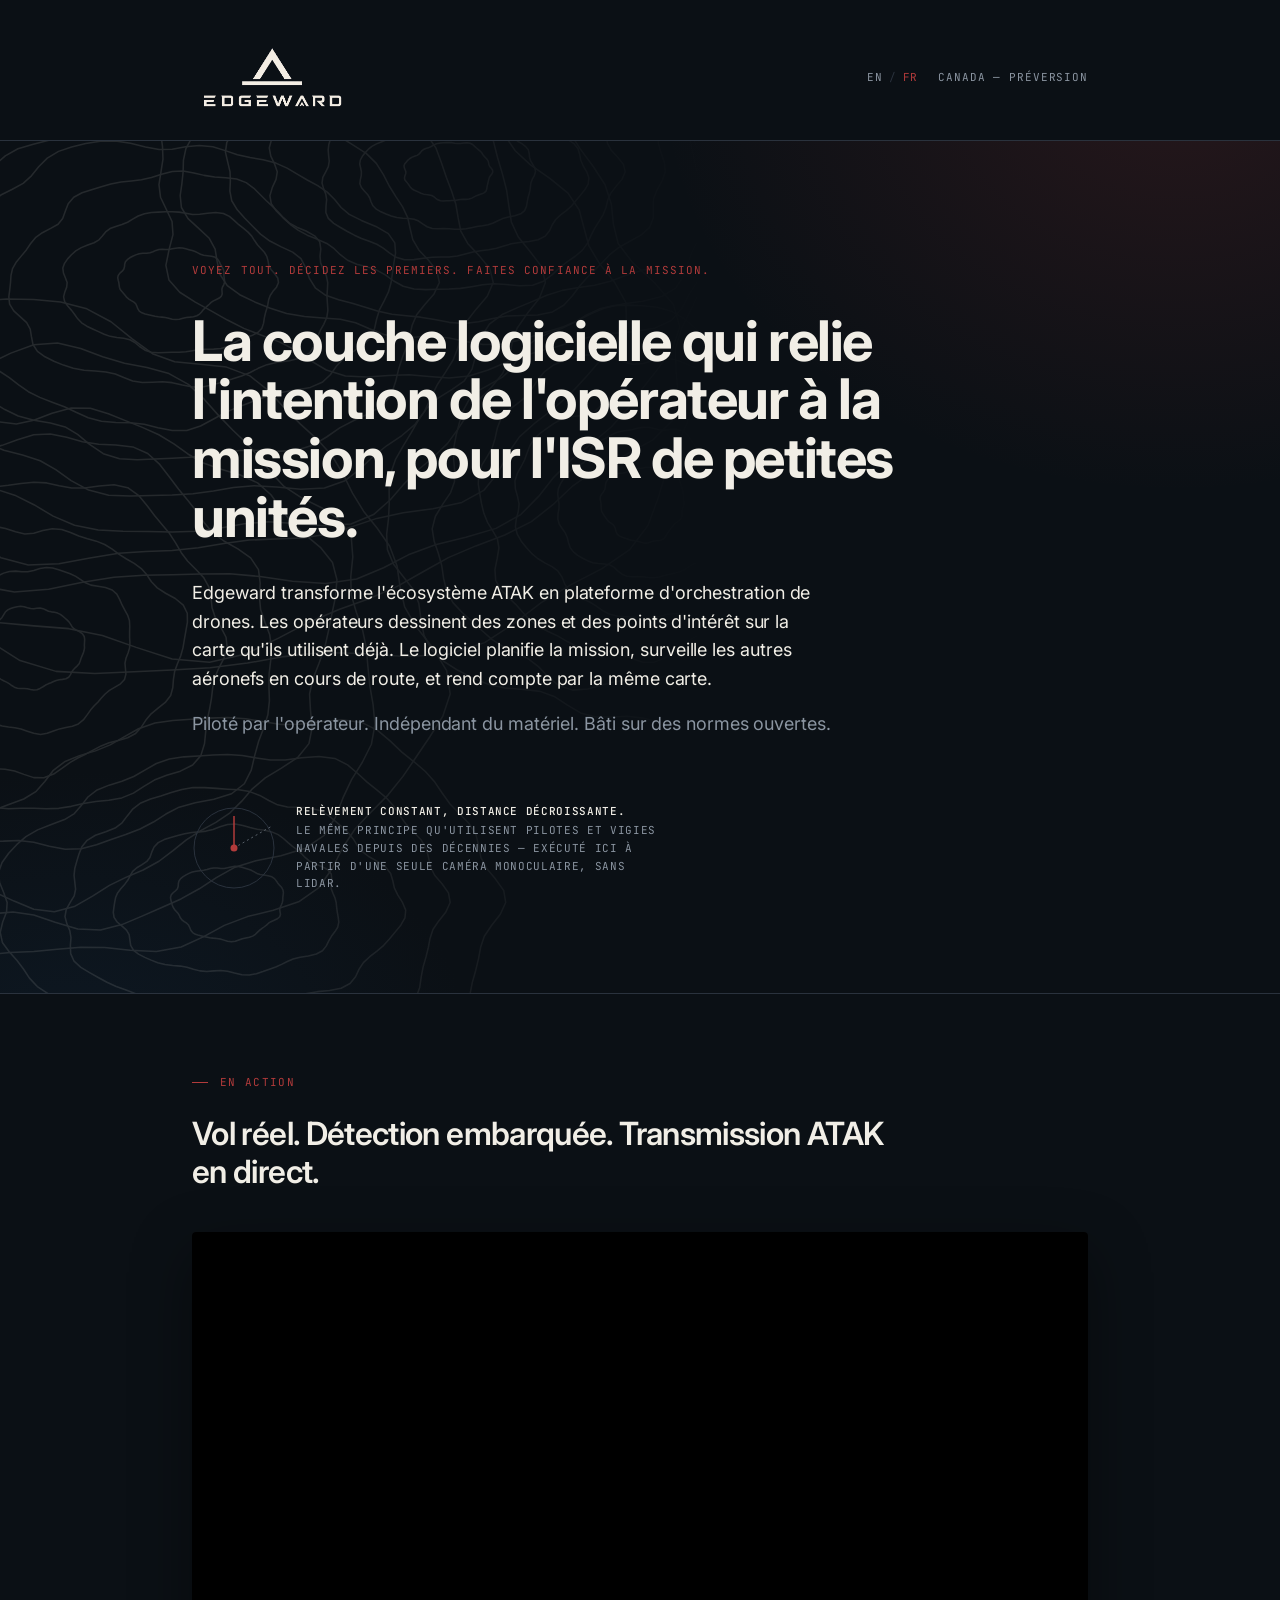
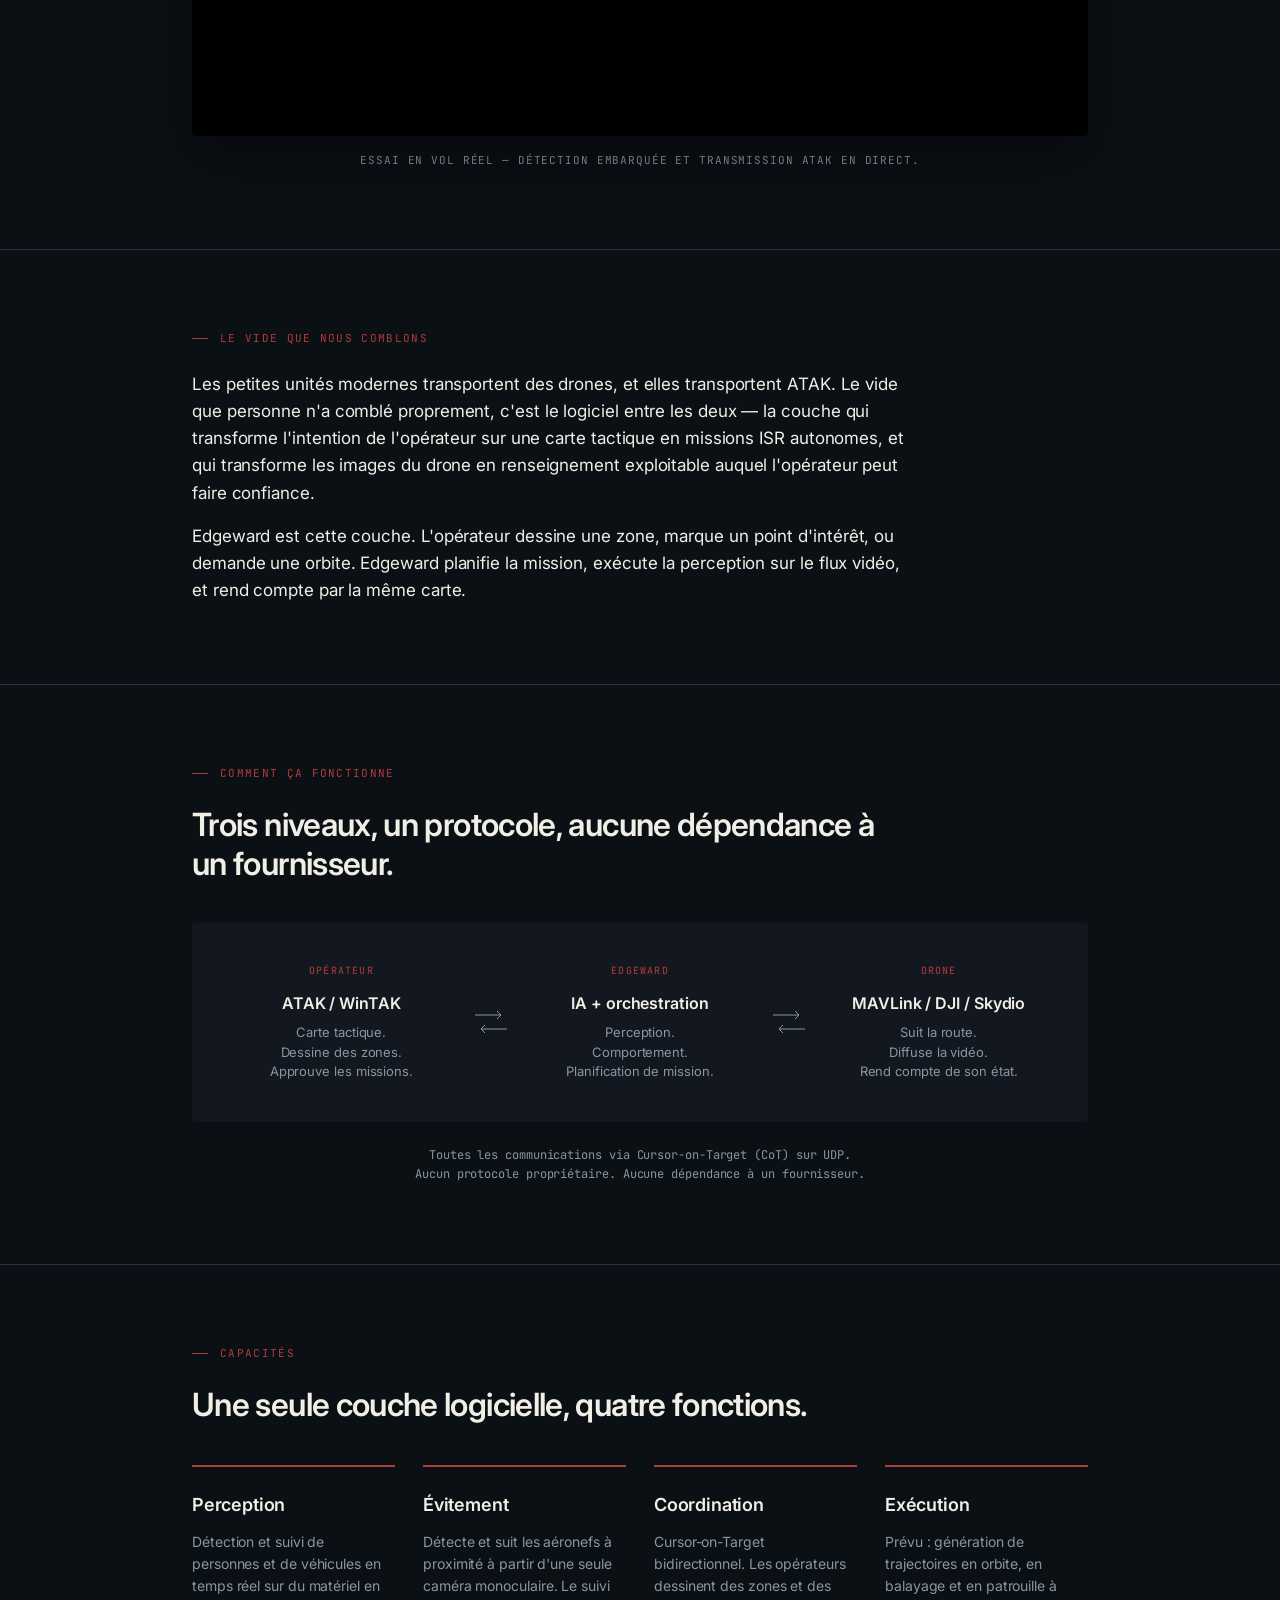
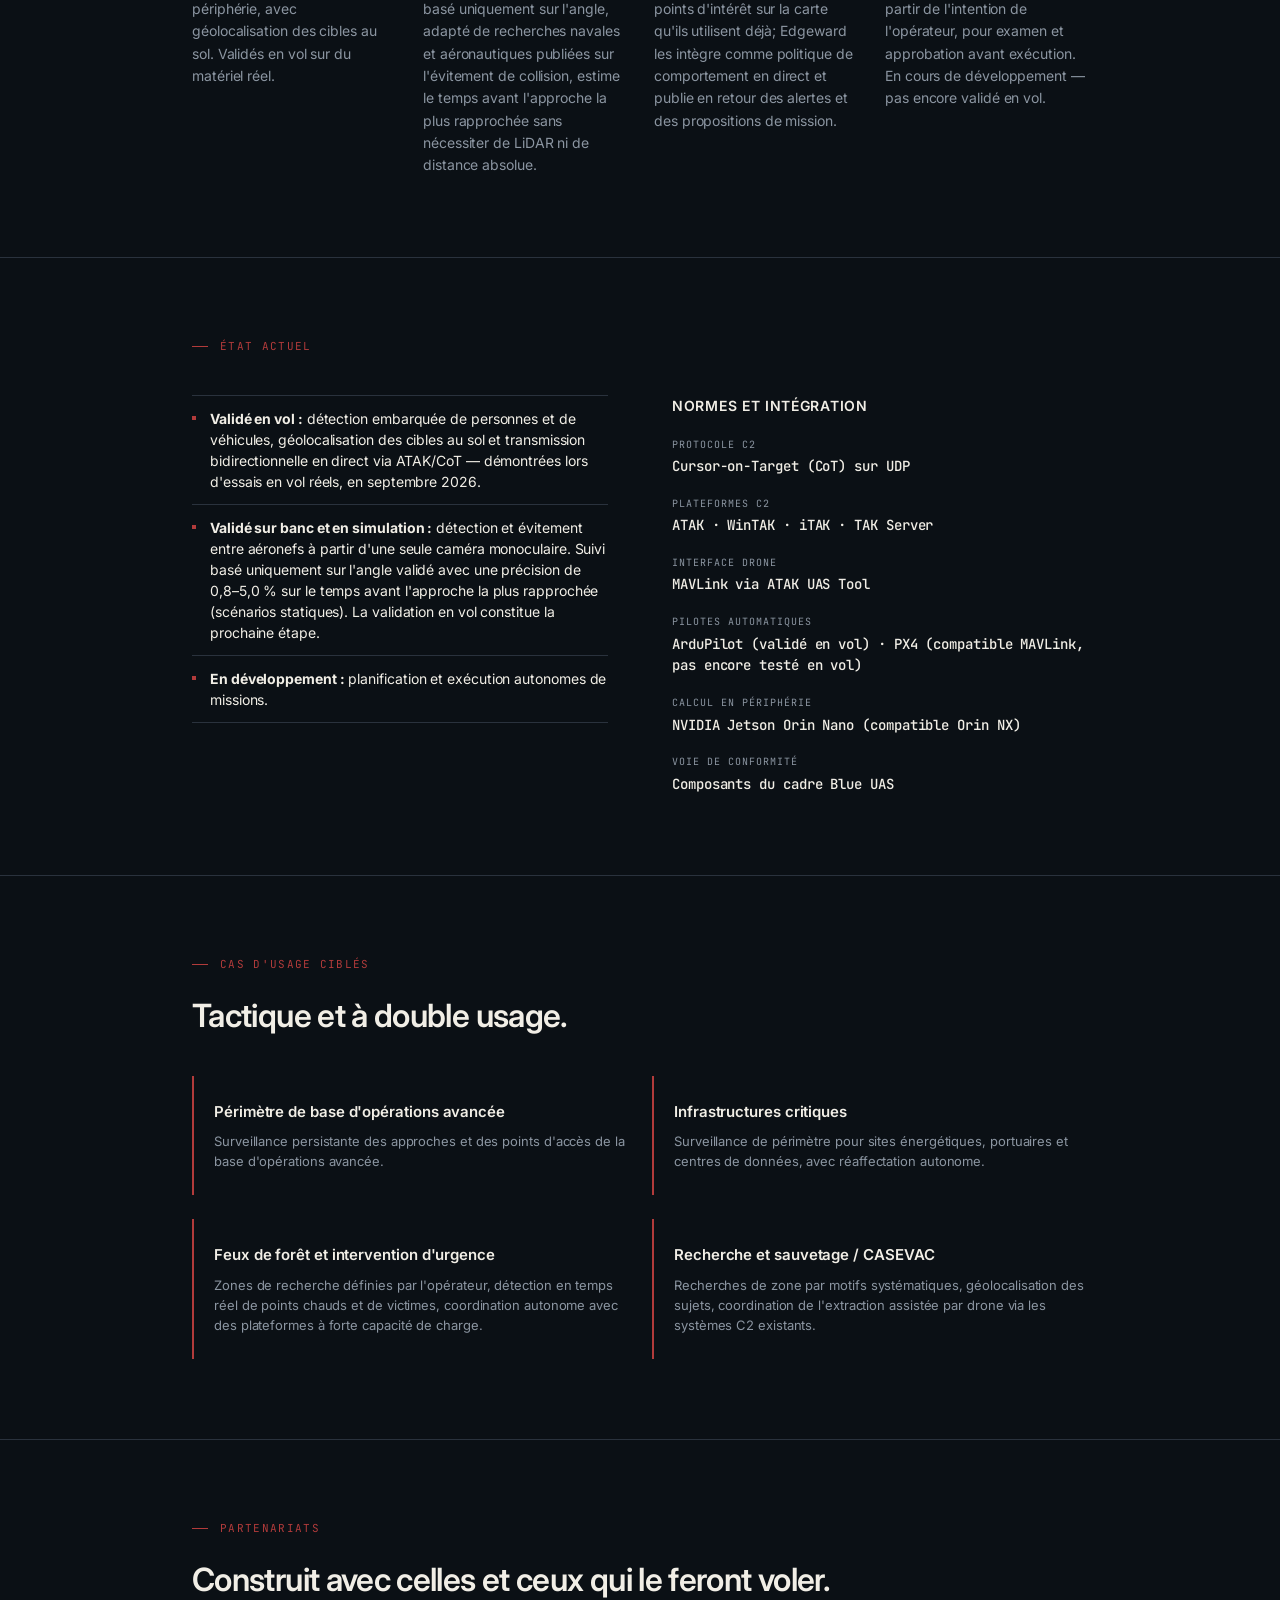
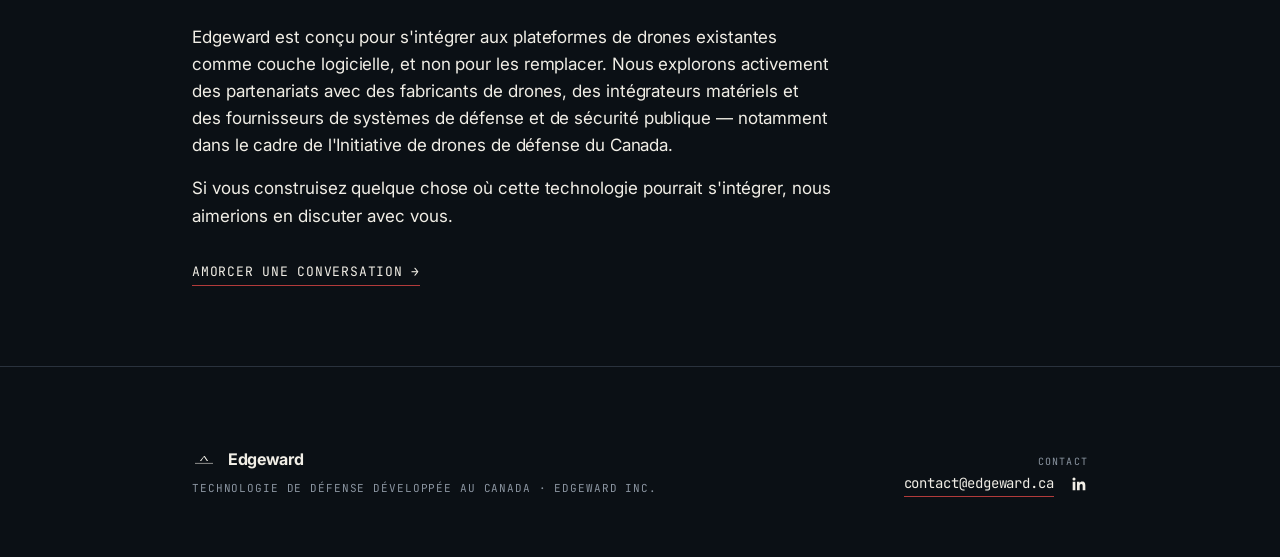
==== commit 558761cd: "Add official Edgeward logo to English and French headers" ====
--- a/fr/index.html
+++ b/fr/index.html
@@ -85,22 +85,17 @@
 }
 
 .brand {
-  display: flex;
-  align-items: center;
-  gap: 14px;
-}
-
-.mark {
-  width: 32px;
-  height: 32px;
+  display: block;
   flex-shrink: 0;
 }
 
-.wordmark {
-  font-size: 22px;
-  font-weight: 700;
-  letter-spacing: -0.02em;
-  color: var(--paper);
+.brand-logo {
+  display: block;
+  width: 160px;
+  height: 76px;
+  object-fit: cover;
+  object-position: center 43%;
+  mix-blend-mode: lighten;
 }
 
 .header-meta {
@@ -728,6 +723,21 @@
 }
 
 @media (max-width: 480px) {
+  .brand-logo {
+    width: 128px;
+    height: 60px;
+  }
+
+  .header-meta {
+    gap: 12px;
+  }
+
+  .header-right {
+    flex-direction: column;
+    align-items: flex-end;
+    gap: 8px;
+    font-size: 10px;
+  }
   .capabilities {
     grid-template-columns: 1fr;
   }
@@ -771,15 +781,9 @@
 <header>
   <div class="container">
     <div class="header-meta">
-      <div class="brand">
-        <svg class="mark" viewBox="0 0 512 512" xmlns="http://www.w3.org/2000/svg">
-          <g fill="#F1EEE6">
-            <rect x="64" y="340" width="384" height="12"/>
-            <polygon points="256,192 272,192 344,296 316,296 256,210 196,296 168,296"/>
-          </g>
-        </svg>
-        <div class="wordmark">Edgeward</div>
-      </div>
+      <a class="brand" href="/fr/">
+        <img class="brand-logo" src="../assets/edgeward-header-logo.png" alt="Edgeward" width="1254" height="1254">
+      </a>
       <div class="header-right">
         <div class="lang-switch">
           <a href="/">EN</a><span>/</span><a href="/fr/" class="active">FR</a>
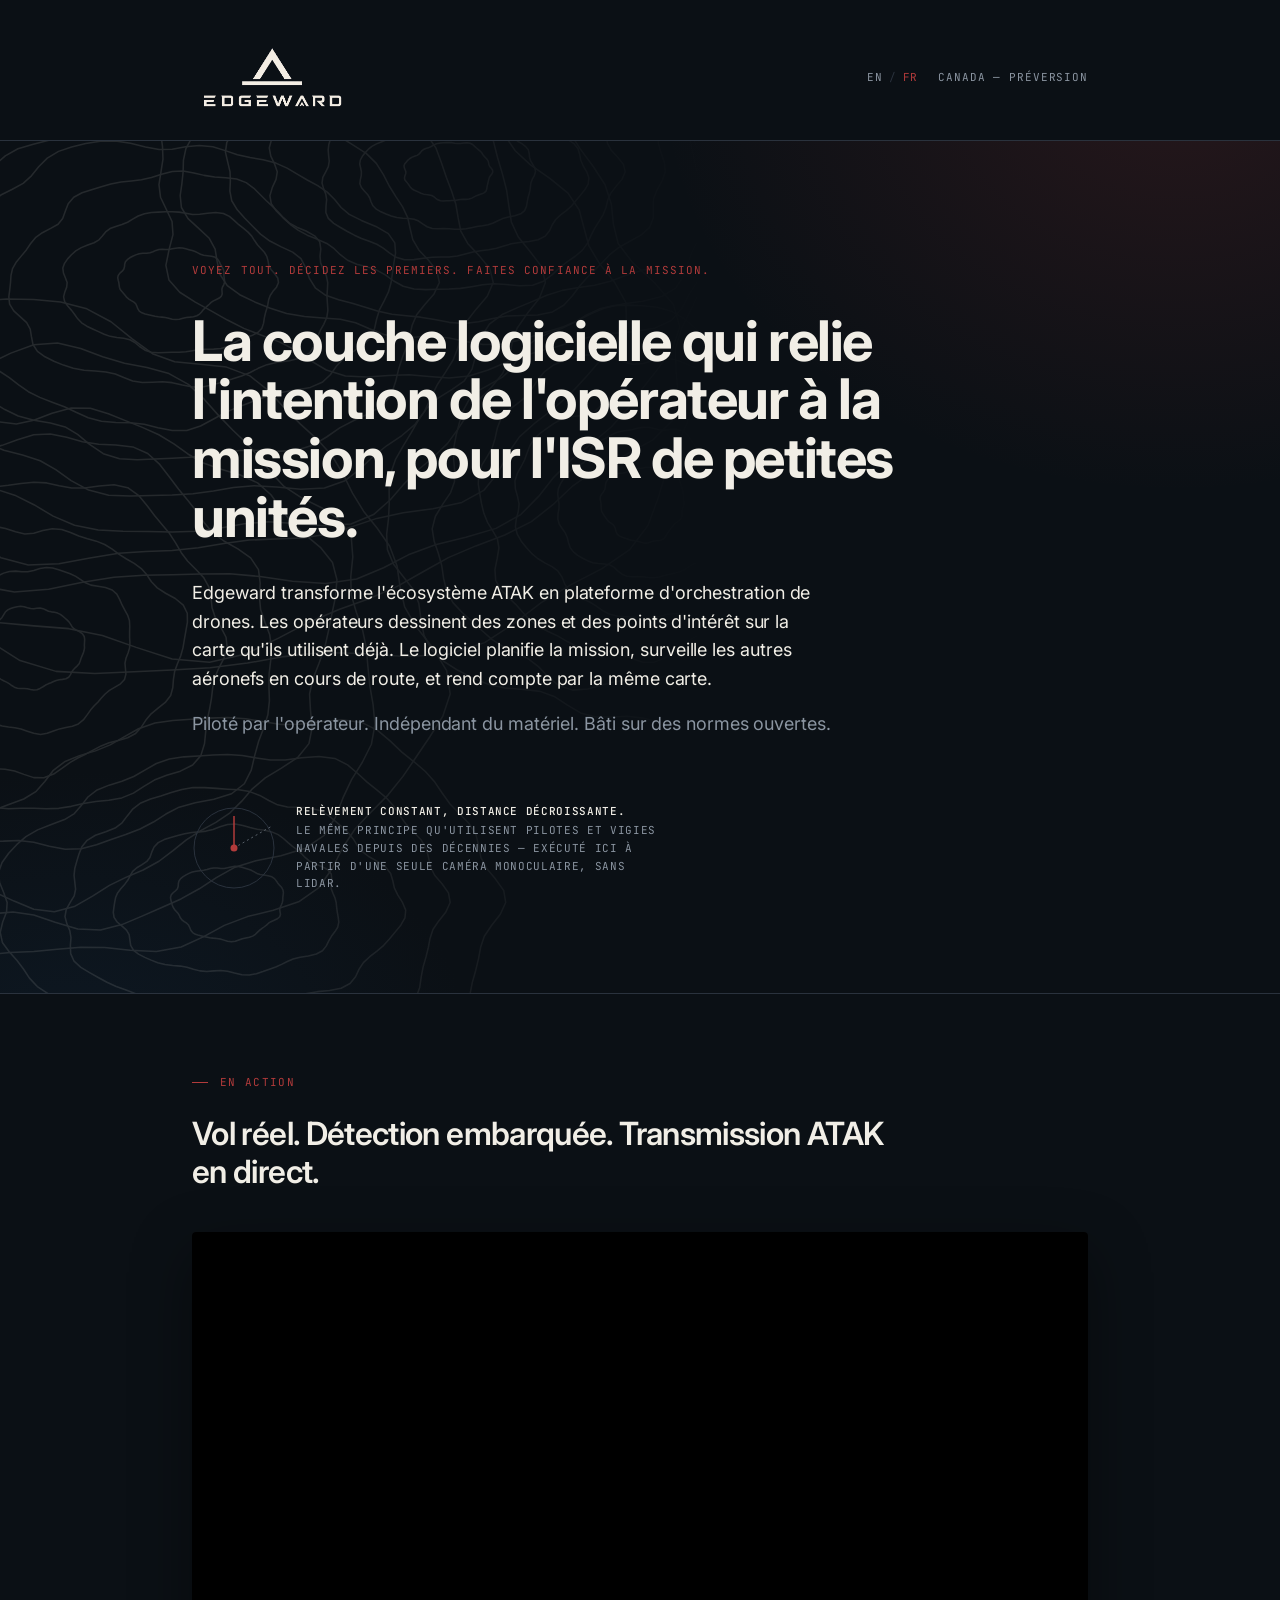
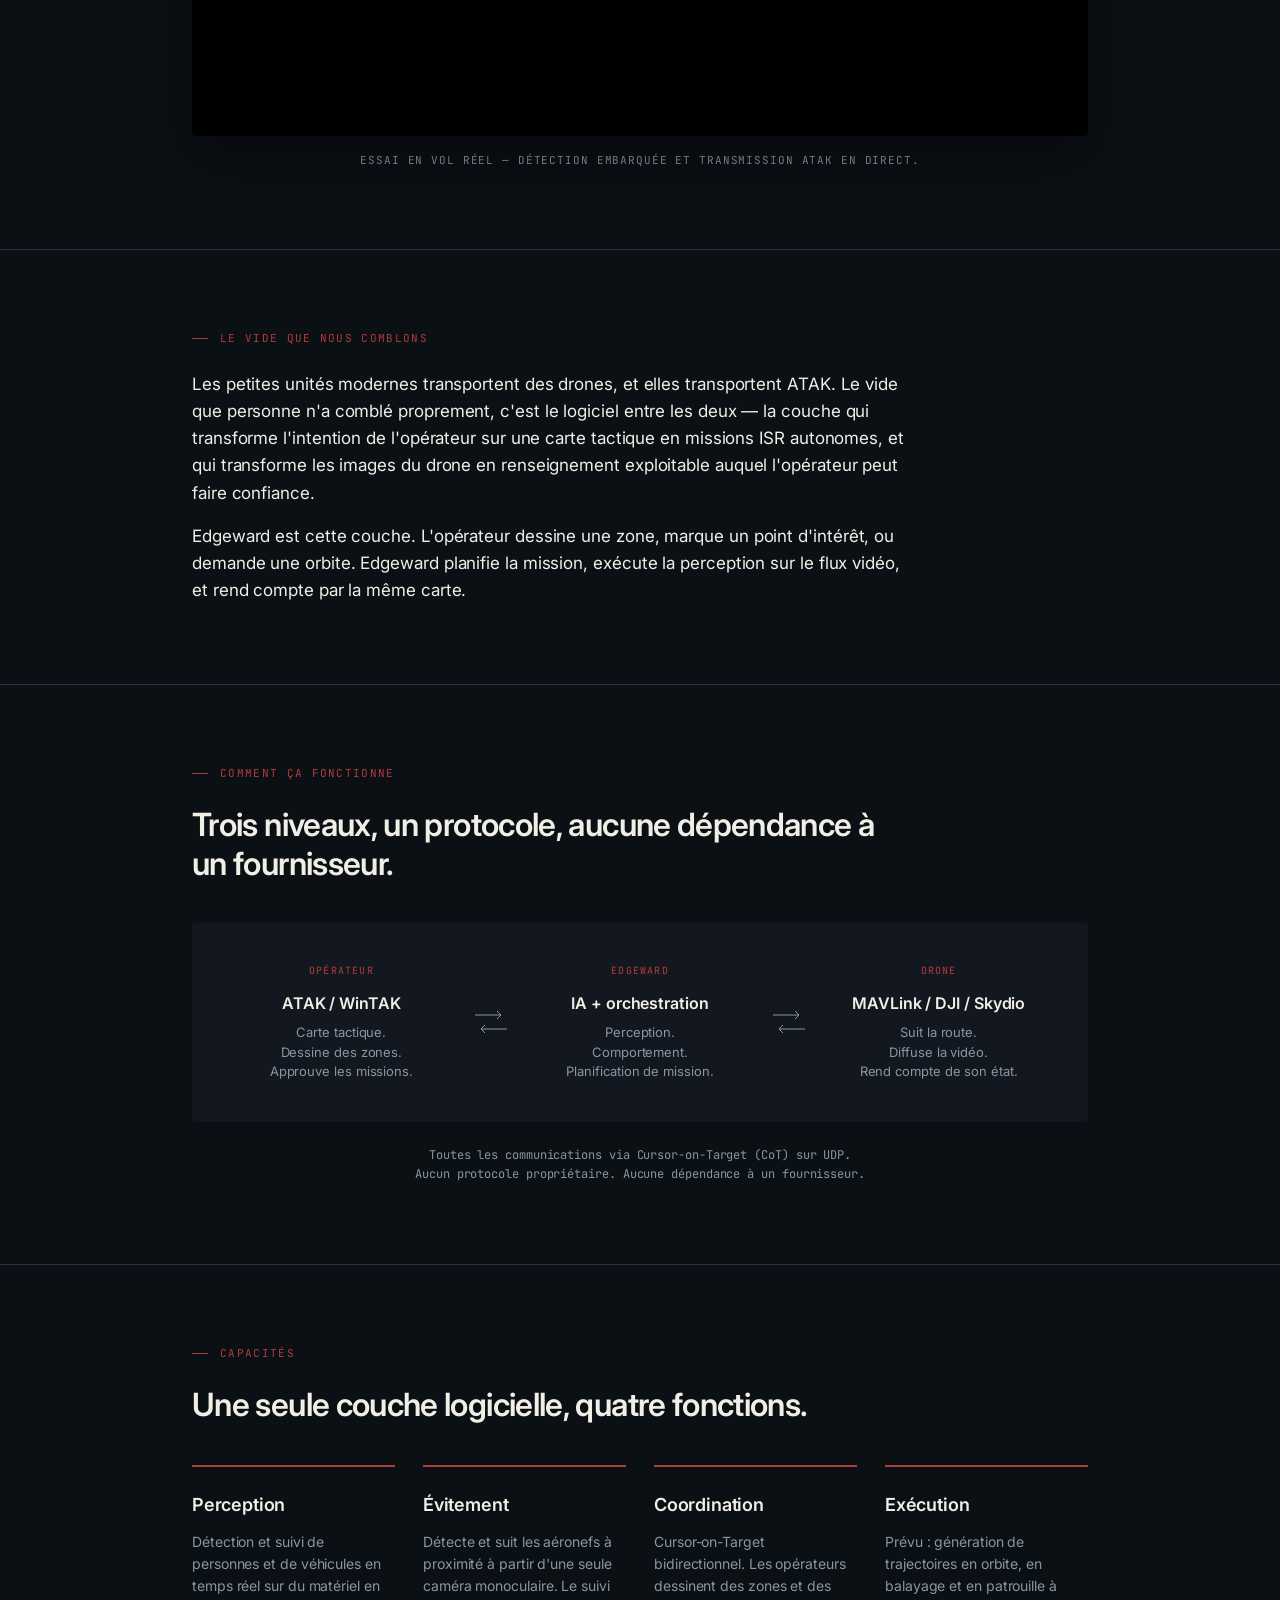
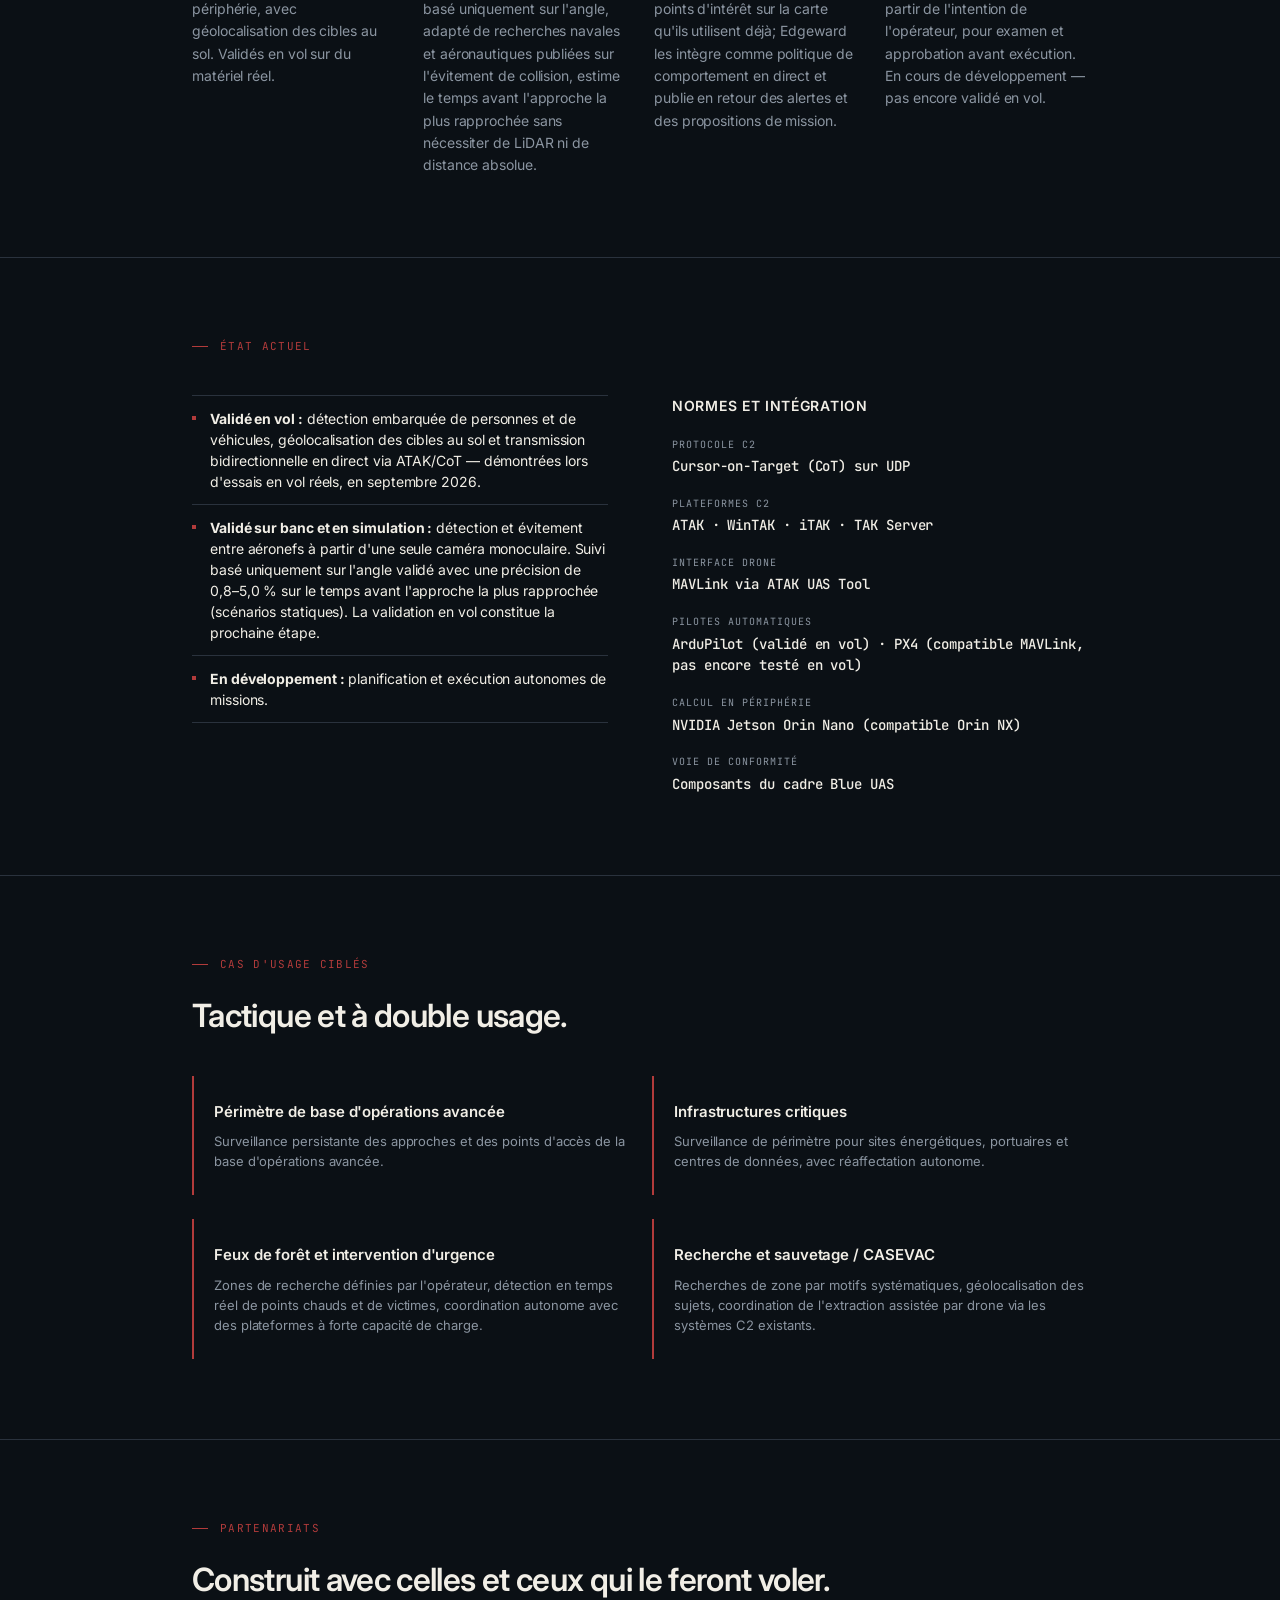
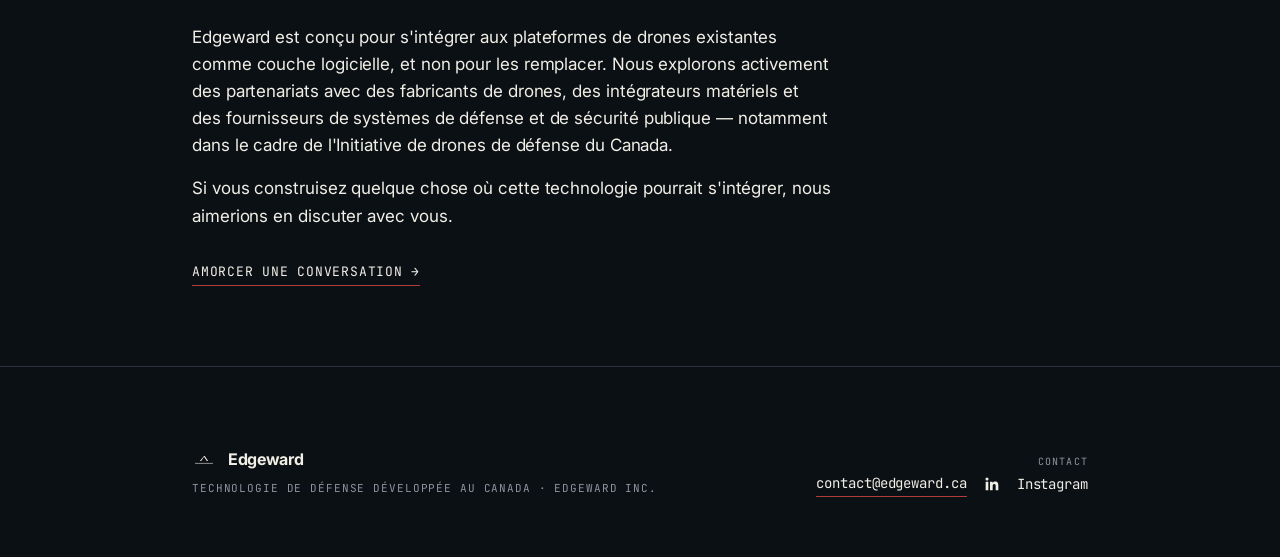
==== commit 14553e19: "Add a modest Instagram footer link beside LinkedIn. EOF  Co-authored-by: Cursor <cursoragent@cursor." ====
--- a/fr/index.html
+++ b/fr/index.html
@@ -1062,6 +1062,7 @@
               <path d="M20.447 20.452h-3.554v-5.569c0-1.328-.027-3.037-1.852-3.037-1.853 0-2.136 1.445-2.136 2.939v5.667H9.351V9h3.414v1.561h.046c.477-.9 1.637-1.85 3.37-1.85 3.601 0 4.267 2.37 4.267 5.455v6.286zM5.337 7.433a2.062 2.062 0 1 1 0-4.124 2.062 2.062 0 0 1 0 4.124zM7.119 20.452H3.554V9h3.565v11.452z"/>
             </svg>
           </a>
+          <a class="footer-icon-link" href="https://www.instagram.com/edgewardisr/" target="_blank" rel="noopener noreferrer">Instagram</a>
         </div>
       </div>
     </div>
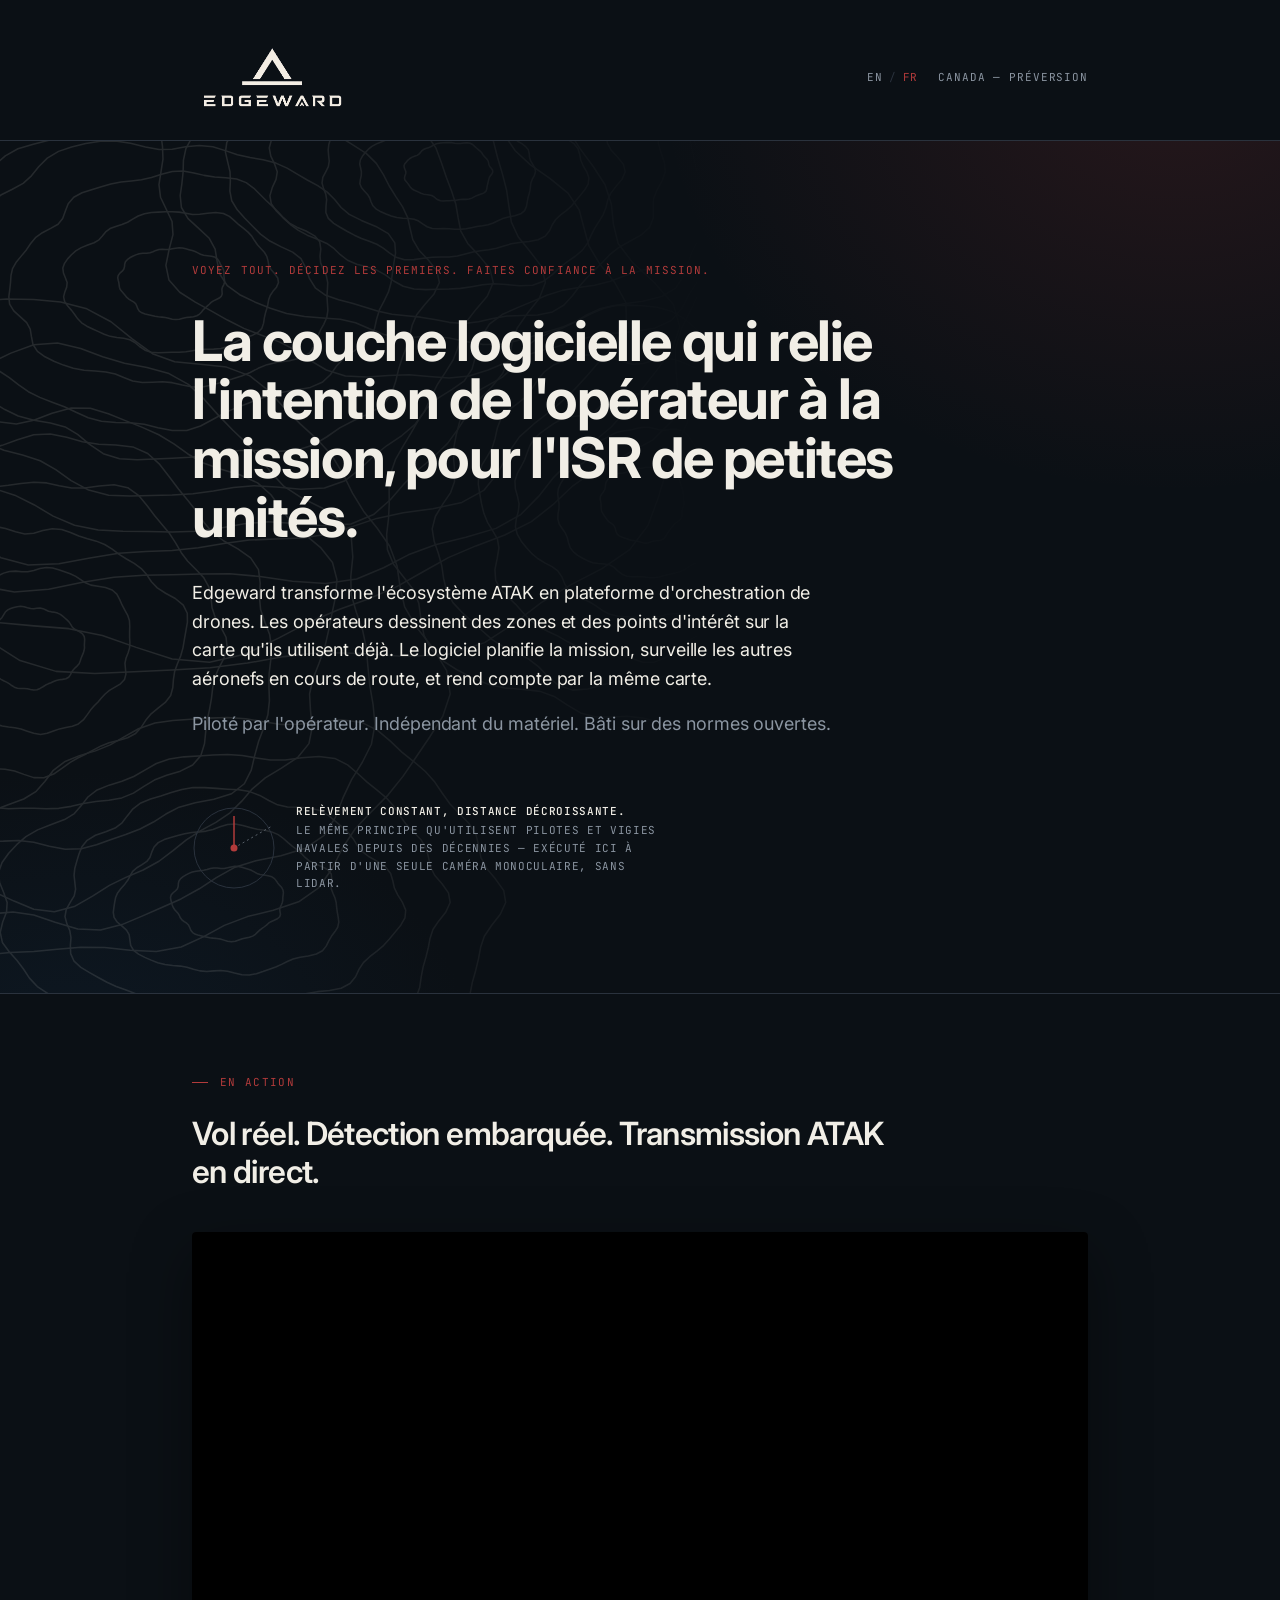
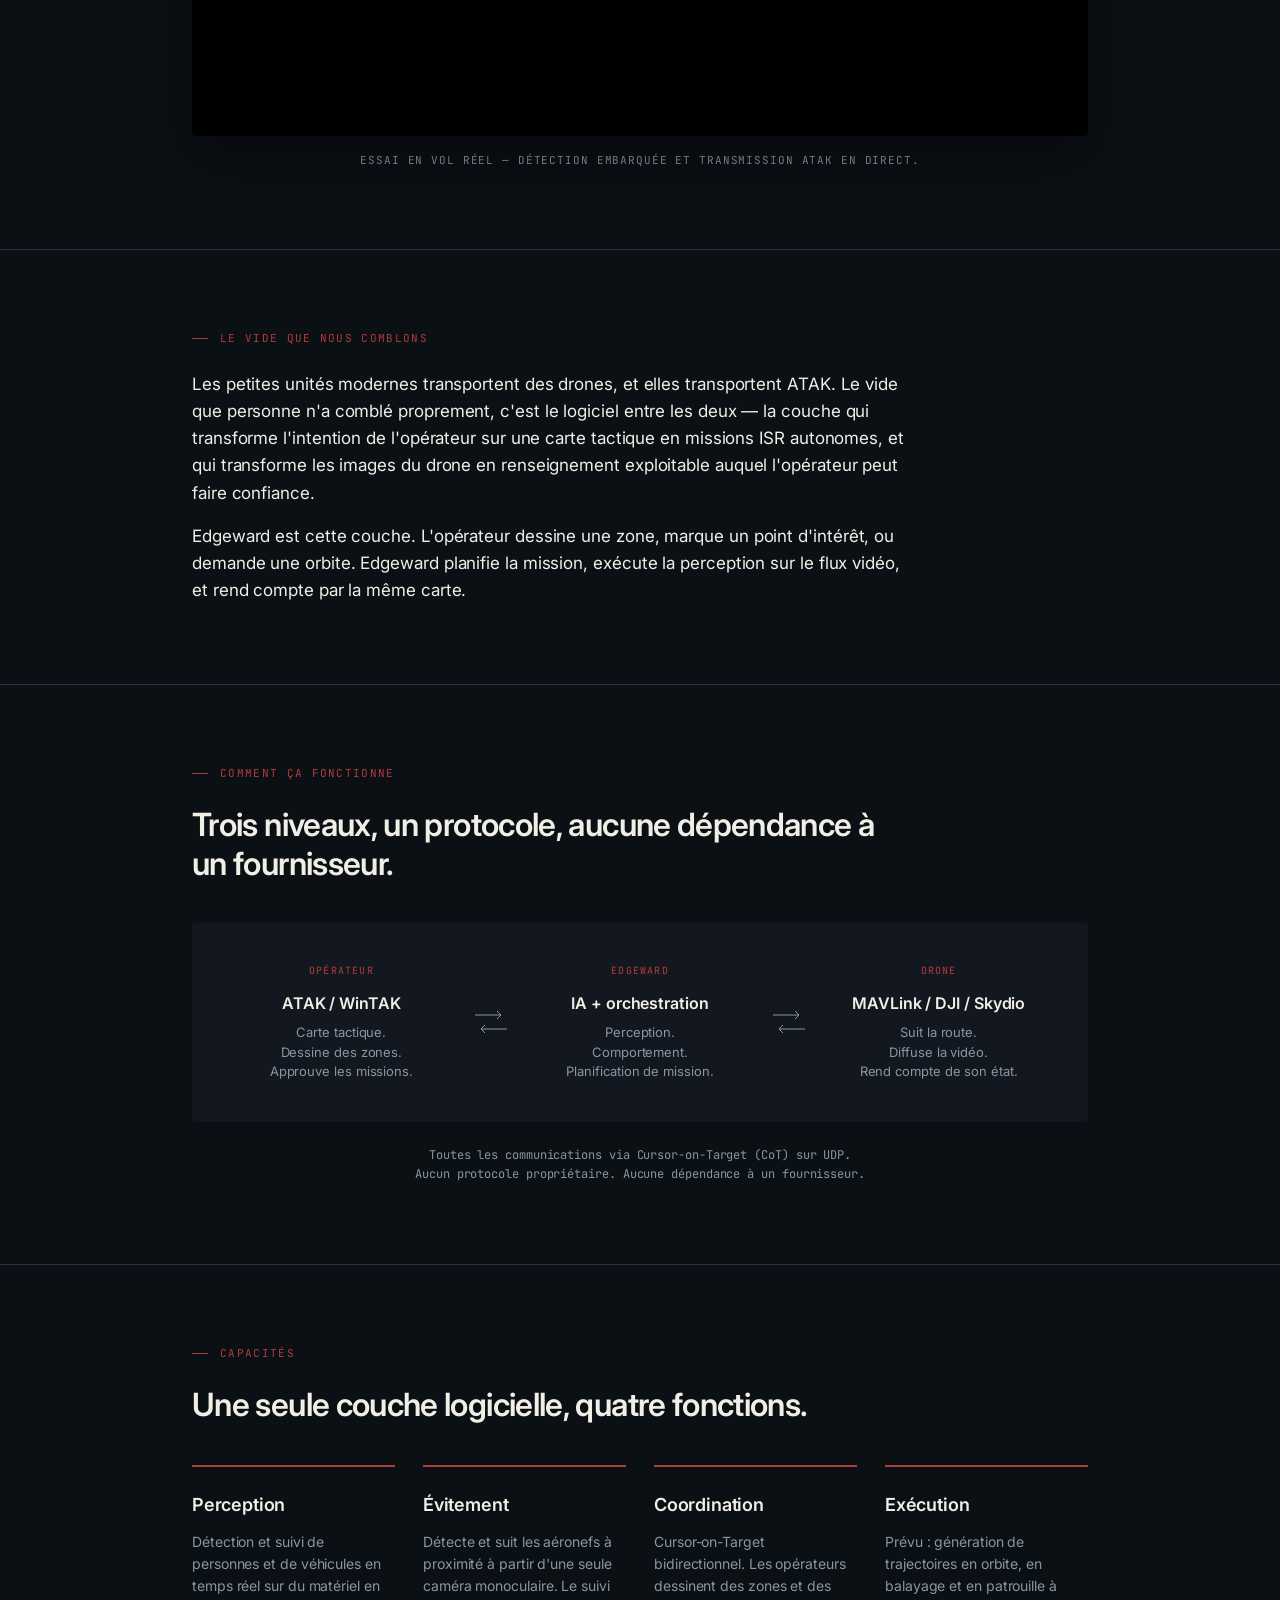
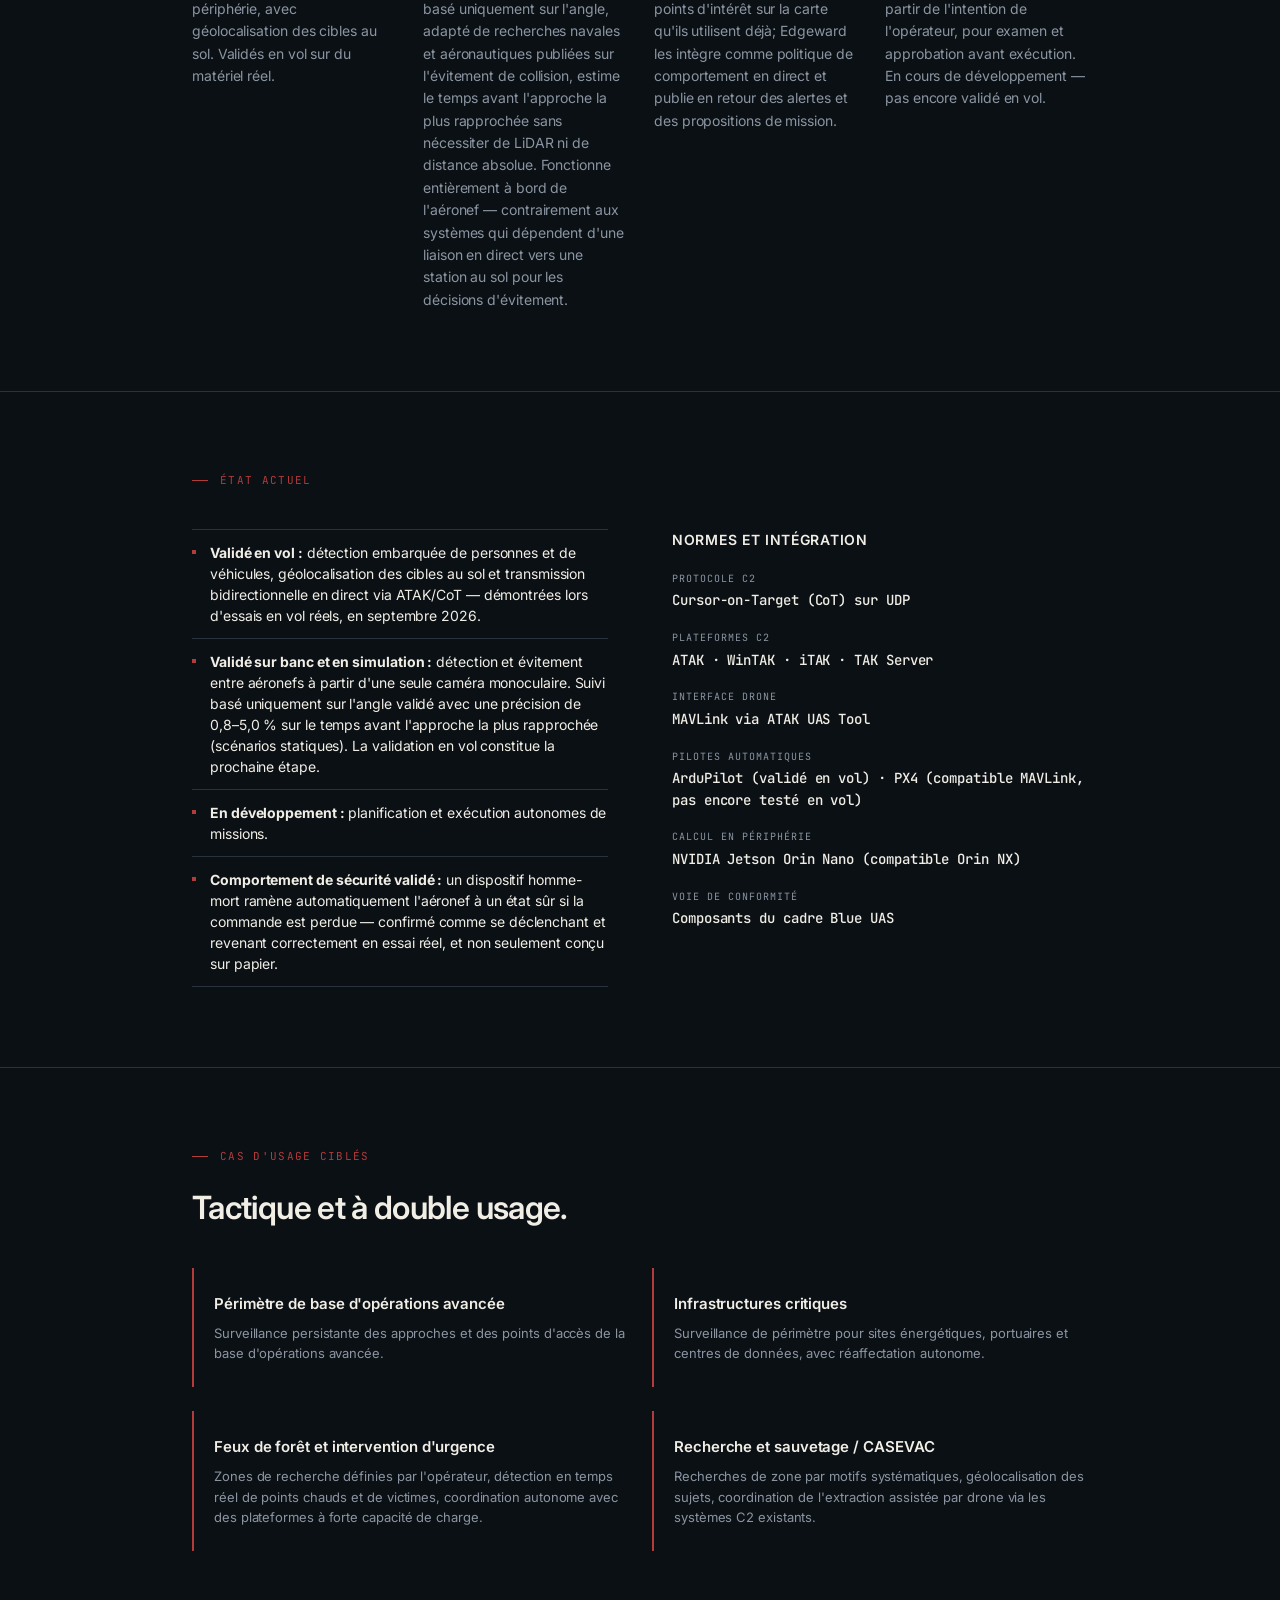
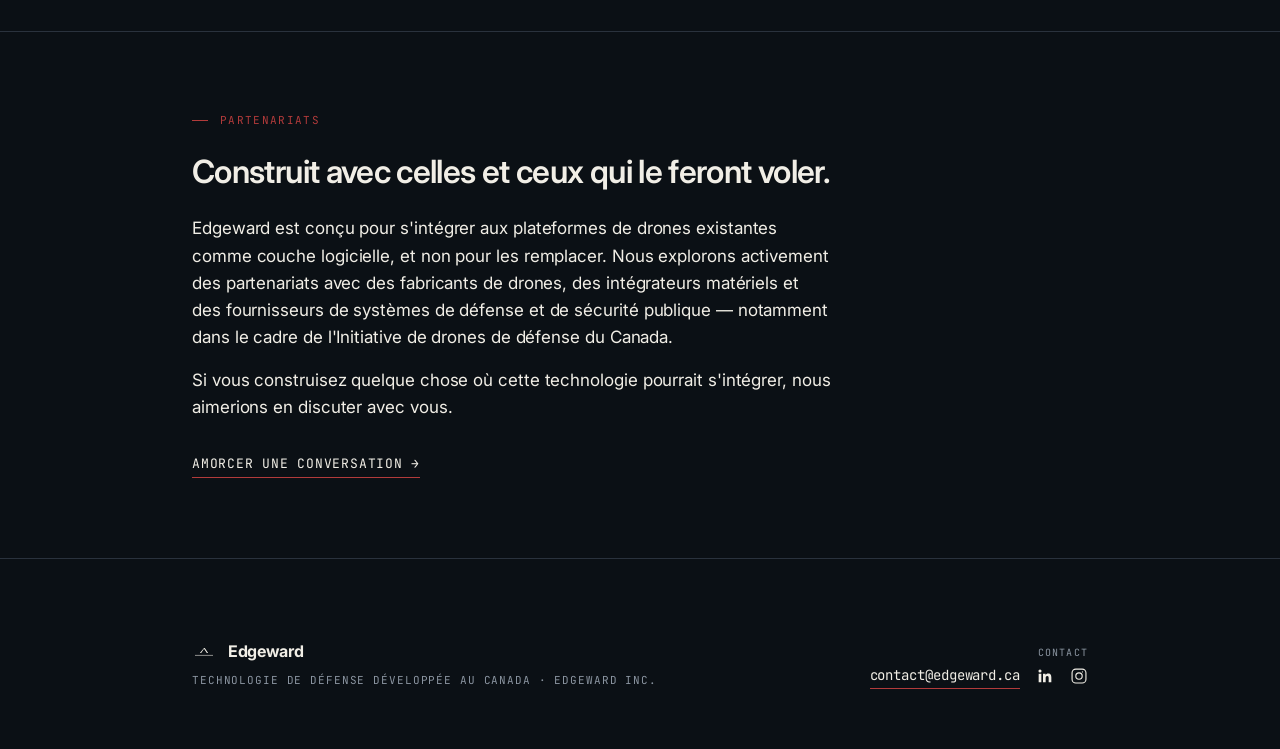
==== commit 516aa738: "Note onboard avoidance and validated dead-man's-switch; use an Instagram icon in the footer. Co-auth" ====
--- a/fr/index.html
+++ b/fr/index.html
@@ -928,7 +928,7 @@
       </div>
       <div class="capability">
         <h3>Évitement</h3>
-        <p>Détecte et suit les aéronefs à proximité à partir d'une seule caméra monoculaire. Le suivi basé uniquement sur l'angle, adapté de recherches navales et aéronautiques publiées sur l'évitement de collision, estime le temps avant l'approche la plus rapprochée sans nécessiter de LiDAR ni de distance absolue.</p>
+        <p>Détecte et suit les aéronefs à proximité à partir d'une seule caméra monoculaire. Le suivi basé uniquement sur l'angle, adapté de recherches navales et aéronautiques publiées sur l'évitement de collision, estime le temps avant l'approche la plus rapprochée sans nécessiter de LiDAR ni de distance absolue. Fonctionne entièrement à bord de l'aéronef — contrairement aux systèmes qui dépendent d'une liaison en direct vers une station au sol pour les décisions d'évitement.</p>
       </div>
       <div class="capability">
         <h3>Coordination</h3>
@@ -955,6 +955,7 @@
           <li><strong>Validé en vol :</strong> détection embarquée de personnes et de véhicules, géolocalisation des cibles au sol et transmission bidirectionnelle en direct via ATAK/CoT — démontrées lors d'essais en vol réels, en septembre 2026.</li>
           <li><strong>Validé sur banc et en simulation :</strong> détection et évitement entre aéronefs à partir d'une seule caméra monoculaire. Suivi basé uniquement sur l'angle validé avec une précision de 0,8–5,0 % sur le temps avant l'approche la plus rapprochée (scénarios statiques). La validation en vol constitue la prochaine étape.</li>
           <li><strong>En développement :</strong> planification et exécution autonomes de missions.</li>
+          <li><strong>Comportement de sécurité validé :</strong> un dispositif homme-mort ramène automatiquement l'aéronef à un état sûr si la commande est perdue — confirmé comme se déclenchant et revenant correctement en essai réel, et non seulement conçu sur papier.</li>
         </ul>
       </div>
 
@@ -1062,7 +1063,11 @@
               <path d="M20.447 20.452h-3.554v-5.569c0-1.328-.027-3.037-1.852-3.037-1.853 0-2.136 1.445-2.136 2.939v5.667H9.351V9h3.414v1.561h.046c.477-.9 1.637-1.85 3.37-1.85 3.601 0 4.267 2.37 4.267 5.455v6.286zM5.337 7.433a2.062 2.062 0 1 1 0-4.124 2.062 2.062 0 0 1 0 4.124zM7.119 20.452H3.554V9h3.565v11.452z"/>
             </svg>
           </a>
-          <a class="footer-icon-link" href="https://www.instagram.com/edgewardisr/" target="_blank" rel="noopener noreferrer">Instagram</a>
+          <a class="footer-icon-link" href="https://www.instagram.com/edgewardisr/" target="_blank" rel="noopener noreferrer" aria-label="Edgeward sur Instagram">
+            <svg width="18" height="18" viewBox="0 0 24 24" fill="currentColor">
+              <path d="M7.75 2h8.5A5.75 5.75 0 0 1 22 7.75v8.5A5.75 5.75 0 0 1 16.25 22h-8.5A5.75 5.75 0 0 1 2 16.25v-8.5A5.75 5.75 0 0 1 7.75 2zm0 1.5A4.25 4.25 0 0 0 3.5 7.75v8.5A4.25 4.25 0 0 0 7.75 20.5h8.5A4.25 4.25 0 0 0 20.5 16.25v-8.5A4.25 4.25 0 0 0 16.25 3.5h-8.5zm8.75 2.25a.75.75 0 1 1 0 1.5.75.75 0 0 1 0-1.5zM12 7a5 5 0 1 1 0 10 5 5 0 0 1 0-10zm0 1.5a3.5 3.5 0 1 0 0 7 3.5 3.5 0 0 0 0-7z"/>
+            </svg>
+          </a>
         </div>
       </div>
     </div>
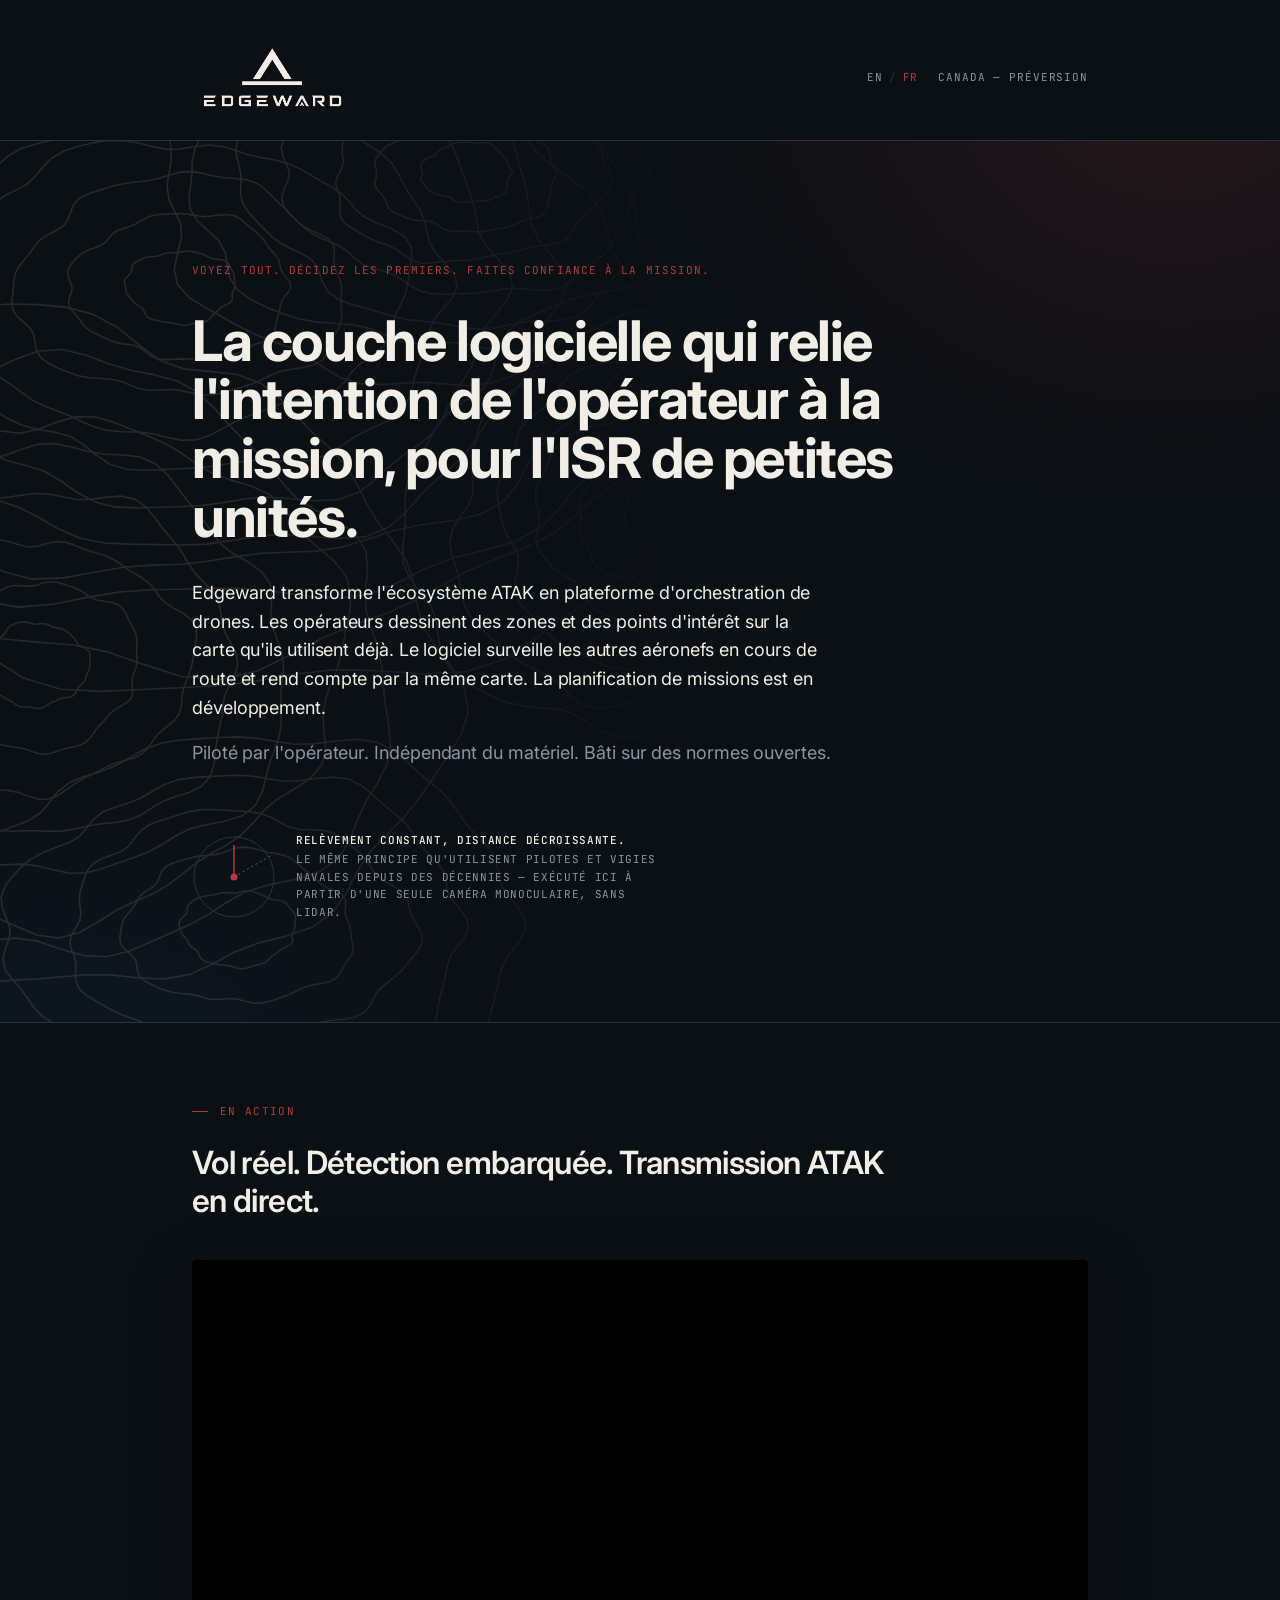
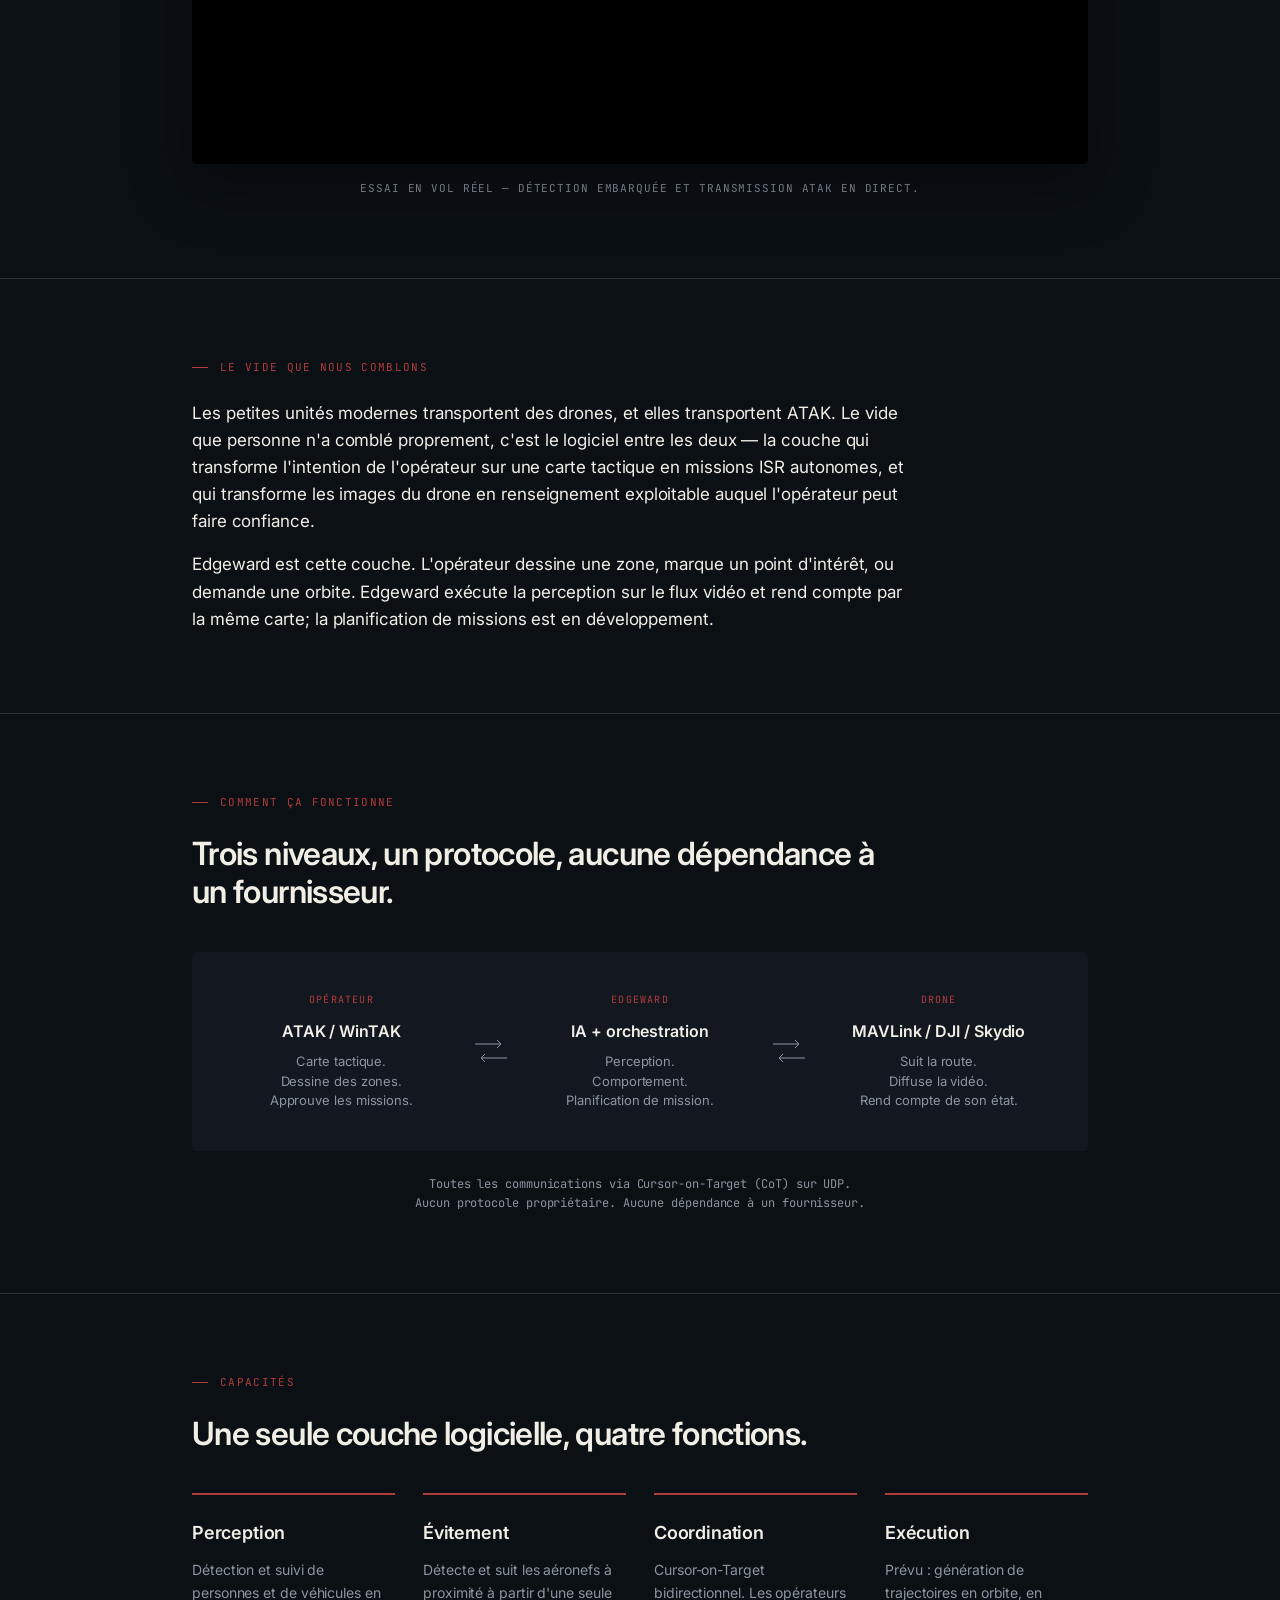
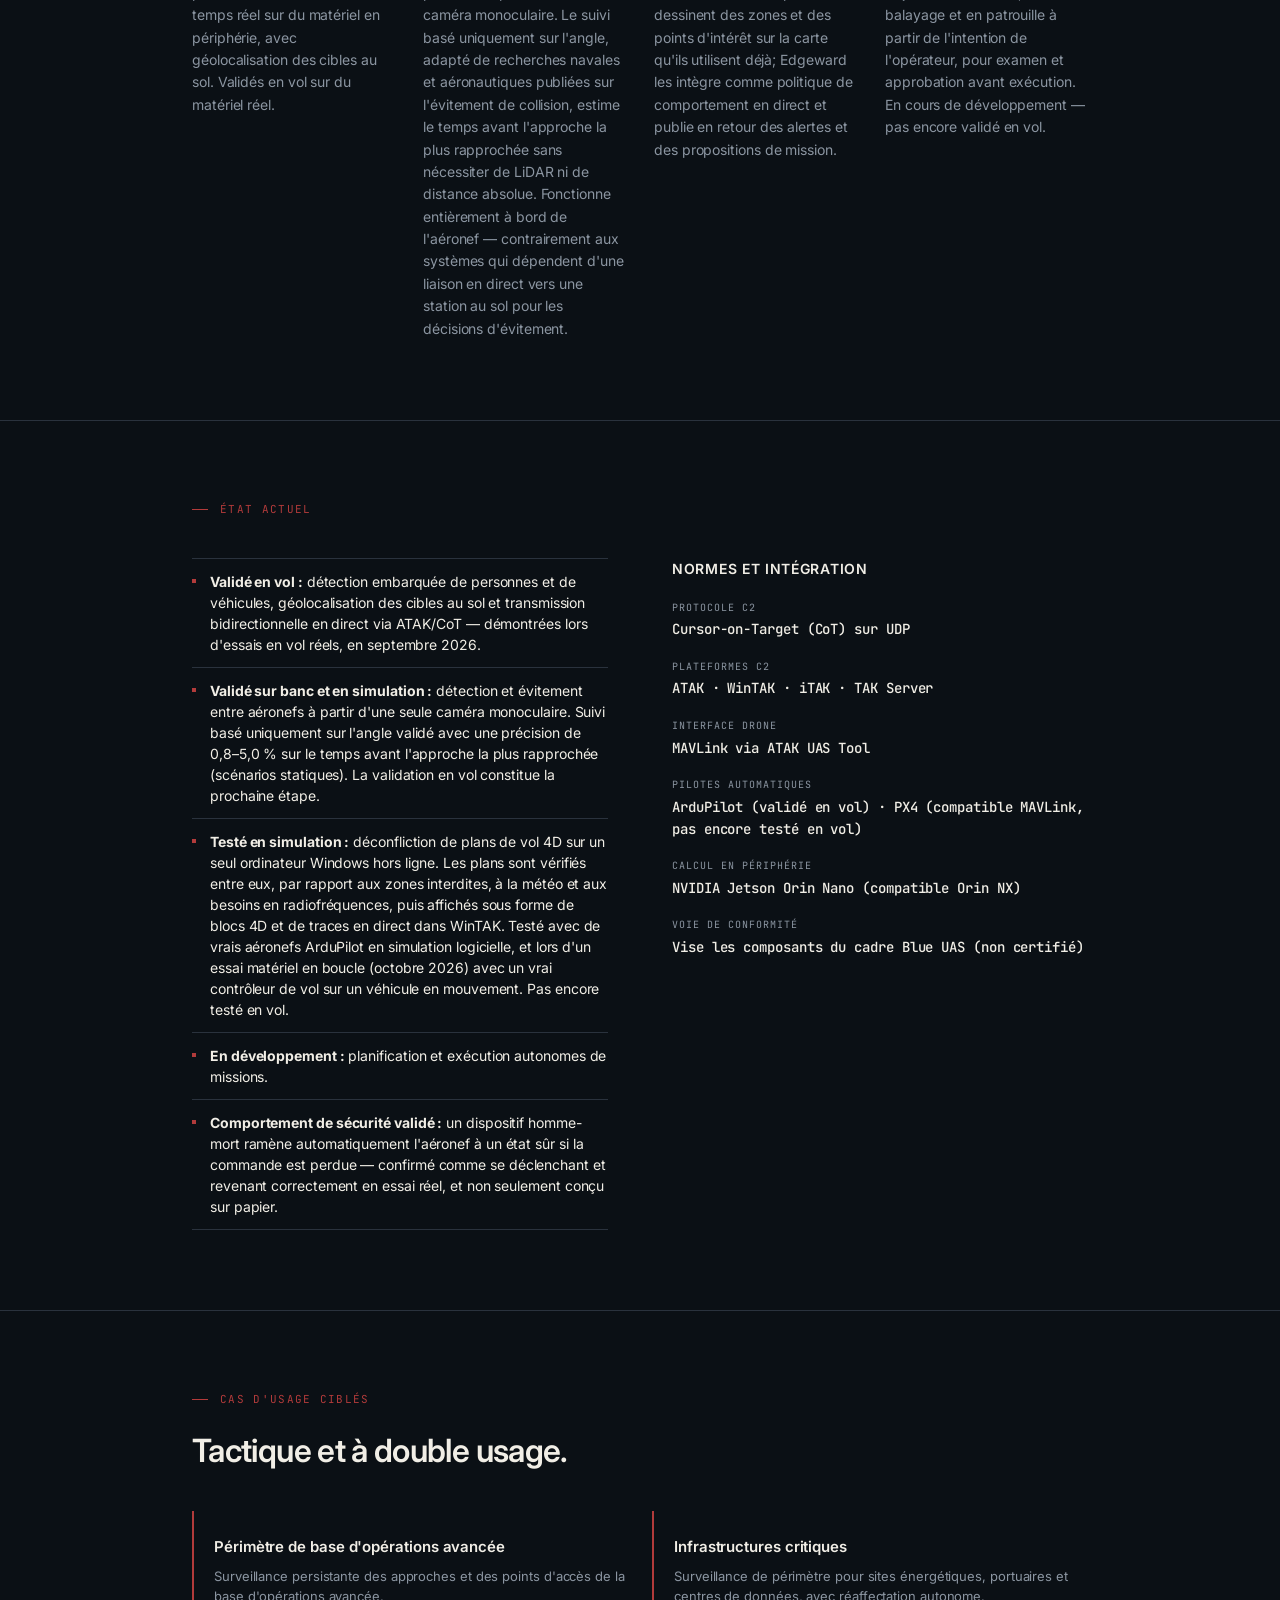
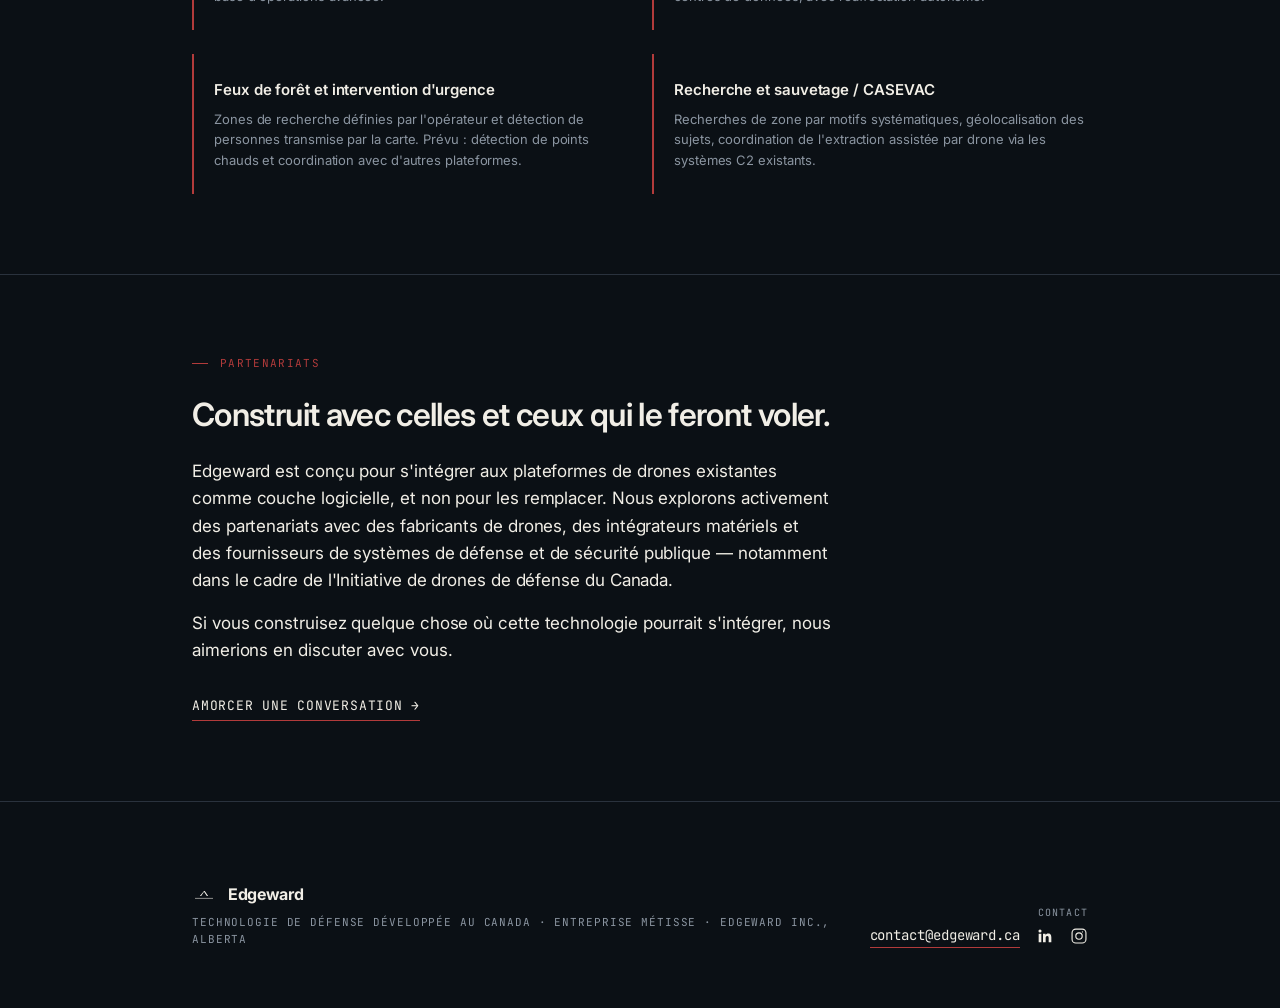
==== commit dfd37088: "Site: add deconfliction status, soften in-development claims, add Metis-owned footer (EN and FR) Co-" ====
--- a/fr/index.html
+++ b/fr/index.html
@@ -802,7 +802,7 @@
     <div class="tagline">Voyez tout. Décidez les premiers. Faites confiance à la mission.</div>
     <h1>La couche logicielle qui relie l'intention de l'opérateur à la mission, pour l'ISR de petites unités.</h1>
     <div class="hero-body">
-      <p>Edgeward transforme l'écosystème ATAK en plateforme d'orchestration de drones. Les opérateurs dessinent des zones et des points d'intérêt sur la carte qu'ils utilisent déjà. Le logiciel planifie la mission, surveille les autres aéronefs en cours de route, et rend compte par la même carte.</p>
+      <p>Edgeward transforme l'écosystème ATAK en plateforme d'orchestration de drones. Les opérateurs dessinent des zones et des points d'intérêt sur la carte qu'ils utilisent déjà. Le logiciel surveille les autres aéronefs en cours de route et rend compte par la même carte. La planification de missions est en développement.</p>
       <p class="muted" style="margin-top: 16px;">Piloté par l'opérateur. Indépendant du matériel. Bâti sur des normes ouvertes.</p>
     </div>
 
@@ -855,7 +855,7 @@
     <div class="section-label">Le vide que nous comblons</div>
     <div class="section-body">
       <p>Les petites unités modernes transportent des drones, et elles transportent ATAK. Le vide que personne n'a comblé proprement, c'est le logiciel entre les deux — la couche qui transforme l'intention de l'opérateur sur une carte tactique en missions ISR autonomes, et qui transforme les images du drone en renseignement exploitable auquel l'opérateur peut faire confiance.</p>
-      <p>Edgeward est cette couche. L'opérateur dessine une zone, marque un point d'intérêt, ou demande une orbite. Edgeward planifie la mission, exécute la perception sur le flux vidéo, et rend compte par la même carte.</p>
+      <p>Edgeward est cette couche. L'opérateur dessine une zone, marque un point d'intérêt, ou demande une orbite. Edgeward exécute la perception sur le flux vidéo et rend compte par la même carte; la planification de missions est en développement.</p>
     </div>
   </div>
 </section>
@@ -954,6 +954,7 @@
         <ul class="status-list">
           <li><strong>Validé en vol :</strong> détection embarquée de personnes et de véhicules, géolocalisation des cibles au sol et transmission bidirectionnelle en direct via ATAK/CoT — démontrées lors d'essais en vol réels, en septembre 2026.</li>
           <li><strong>Validé sur banc et en simulation :</strong> détection et évitement entre aéronefs à partir d'une seule caméra monoculaire. Suivi basé uniquement sur l'angle validé avec une précision de 0,8–5,0 % sur le temps avant l'approche la plus rapprochée (scénarios statiques). La validation en vol constitue la prochaine étape.</li>
+          <li><strong>Testé en simulation :</strong> déconfliction de plans de vol 4D sur un seul ordinateur Windows hors ligne. Les plans sont vérifiés entre eux, par rapport aux zones interdites, à la météo et aux besoins en radiofréquences, puis affichés sous forme de blocs 4D et de traces en direct dans WinTAK. Testé avec de vrais aéronefs ArduPilot en simulation logicielle, et lors d'un essai matériel en boucle (octobre 2026) avec un vrai contrôleur de vol sur un véhicule en mouvement. Pas encore testé en vol.</li>
           <li><strong>En développement :</strong> planification et exécution autonomes de missions.</li>
           <li><strong>Comportement de sécurité validé :</strong> un dispositif homme-mort ramène automatiquement l'aéronef à un état sûr si la commande est perdue — confirmé comme se déclenchant et revenant correctement en essai réel, et non seulement conçu sur papier.</li>
         </ul>
@@ -984,7 +985,7 @@
           </div>
           <div class="spec">
             <div class="spec-label">Voie de conformité</div>
-            <div class="spec-value">Composants du cadre Blue UAS</div>
+            <div class="spec-value">Vise les composants du cadre Blue UAS (non certifié)</div>
           </div>
         </div>
       </div>
@@ -1011,7 +1012,7 @@
       </div>
       <div class="use-case">
         <h3>Feux de forêt et intervention d'urgence</h3>
-        <p>Zones de recherche définies par l'opérateur, détection en temps réel de points chauds et de victimes, coordination autonome avec des plateformes à forte capacité de charge.</p>
+        <p>Zones de recherche définies par l'opérateur et détection de personnes transmise par la carte. Prévu : détection de points chauds et coordination avec d'autres plateformes.</p>
       </div>
       <div class="use-case">
         <h3>Recherche et sauvetage / CASEVAC</h3>
@@ -1052,7 +1053,7 @@
           </svg>
           <div class="footer-wordmark">Edgeward</div>
         </div>
-        <div class="footer-meta" style="margin-top: 8px;">Technologie de défense développée au Canada · Edgeward Inc.</div>
+        <div class="footer-meta" style="margin-top: 8px;">Technologie de défense développée au Canada · Entreprise métisse · Edgeward Inc., Alberta</div>
       </div>
       <div class="footer-contact">
         <div class="footer-contact-label">Contact</div>
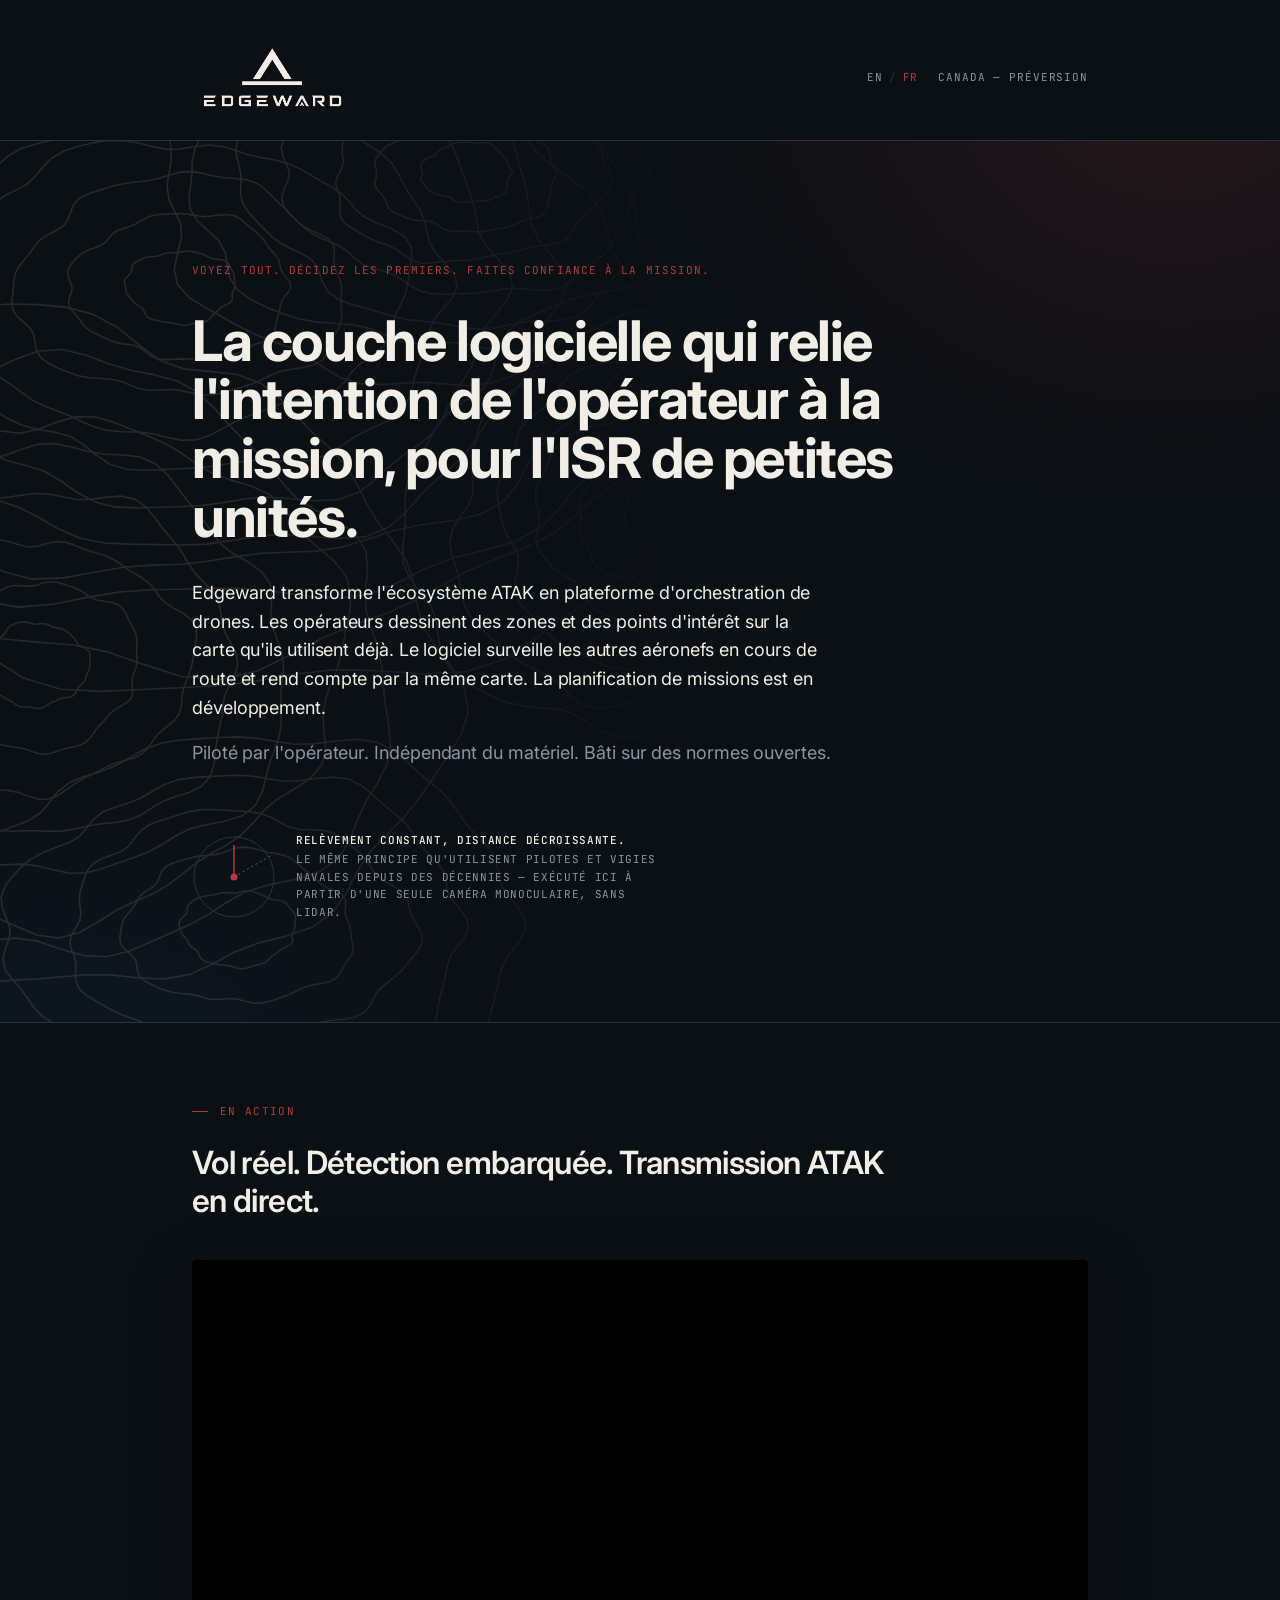
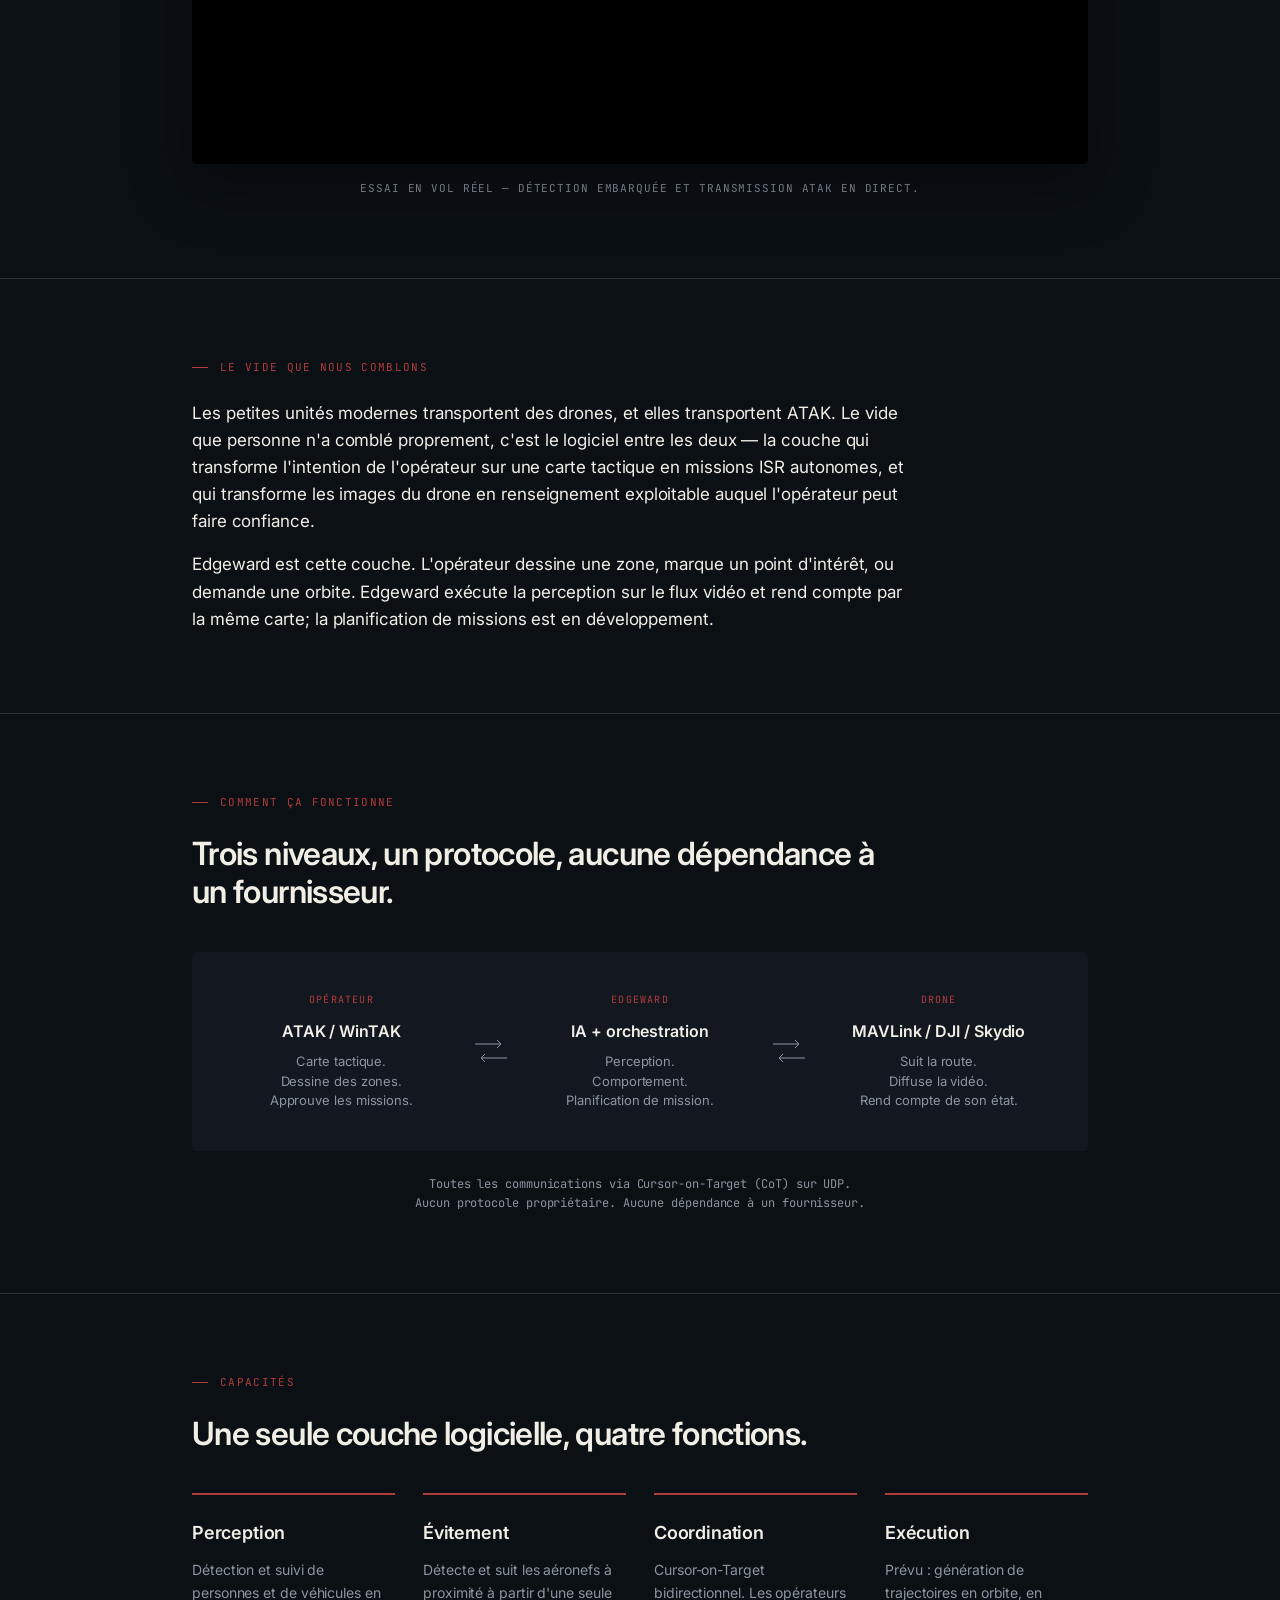
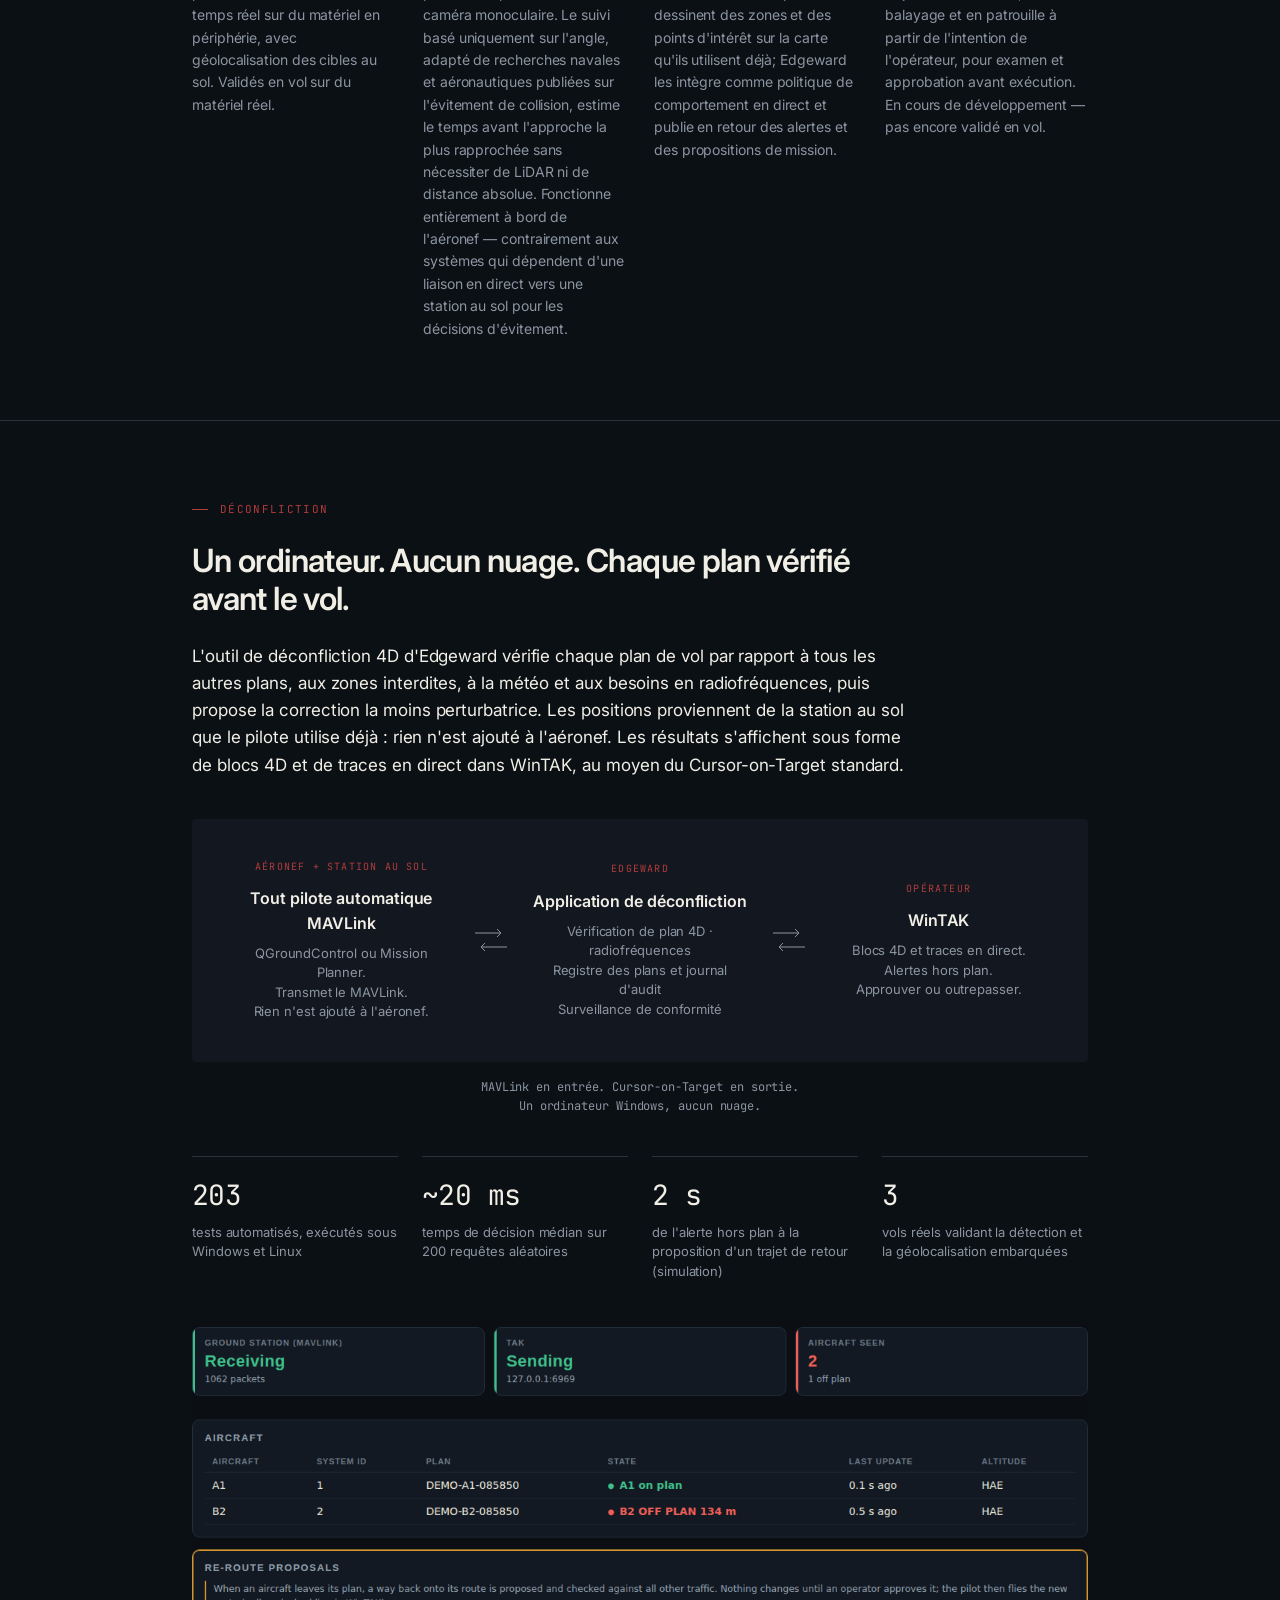
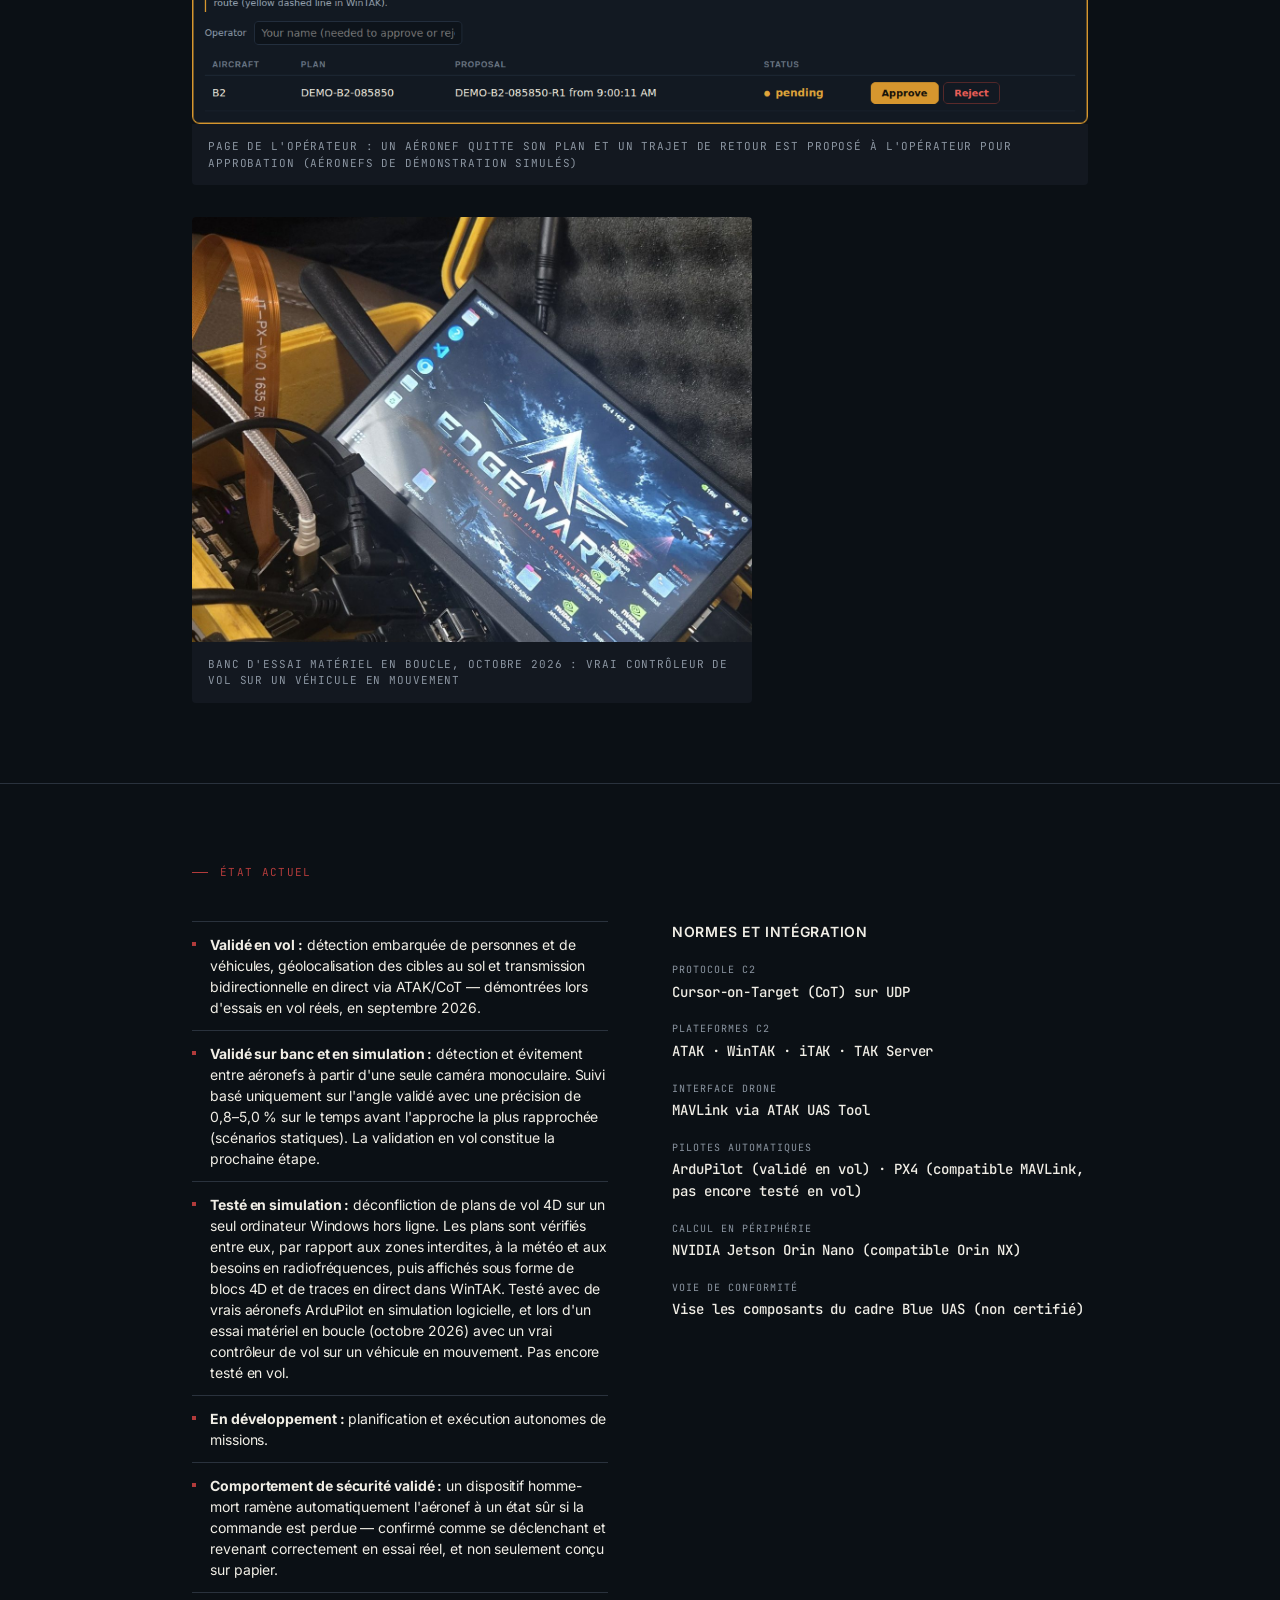
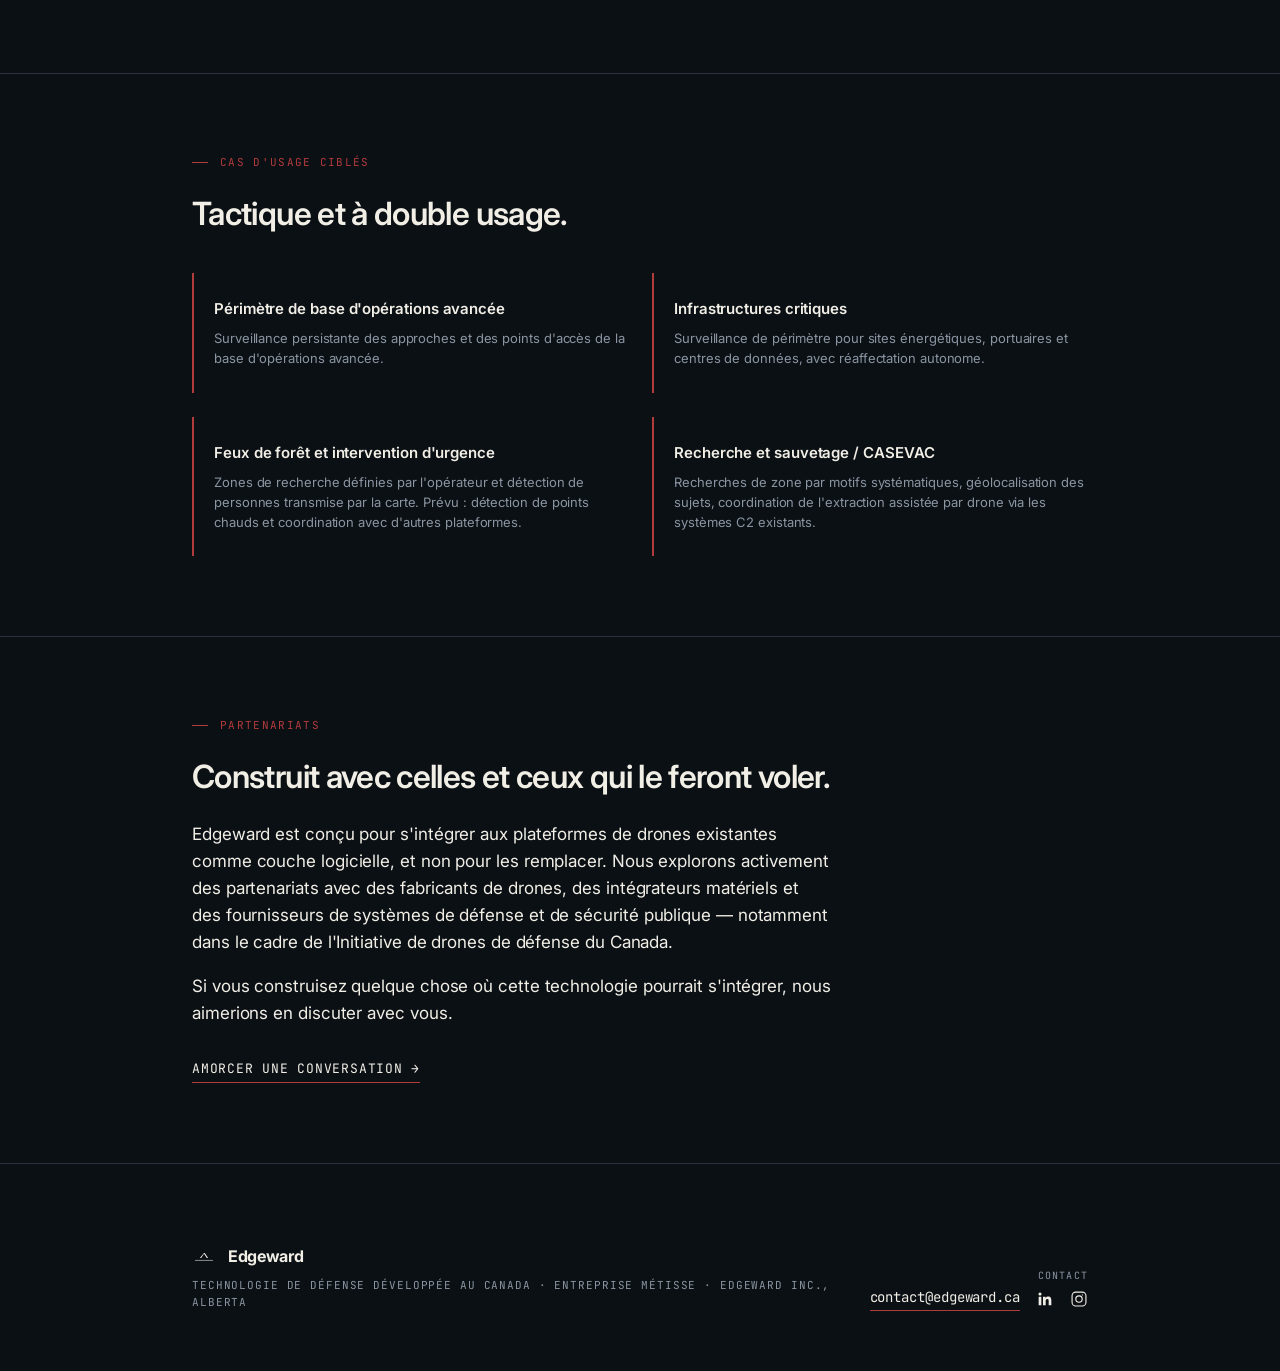
==== commit 4ff6a1d1: "Site: add Deconfliction section (diagram, proof row, operator screenshot, test rig photo) in EN and " ====
--- a/fr/index.html
+++ b/fr/index.html
@@ -669,6 +669,59 @@
   gap: 14px;
 }
 
+/* ---- Deconfliction proof and media ---- */
+.proof-row {
+  display: grid;
+  grid-template-columns: repeat(4, 1fr);
+  gap: 24px;
+  margin-top: 40px;
+}
+.proof {
+  border-top: 1px solid var(--rule);
+  padding-top: 16px;
+}
+.proof-num {
+  font-family: 'JetBrains Mono', monospace;
+  font-size: 28px;
+  color: var(--paper);
+  letter-spacing: -0.02em;
+}
+.proof-label {
+  font-size: 13px;
+  color: var(--paper-muted);
+  line-height: 1.5;
+  margin-top: 6px;
+}
+.media-pair {
+  display: grid;
+  grid-template-columns: 1fr;
+  gap: 32px;
+  margin-top: 40px;
+  align-items: start;
+}
+.media-pair figure {
+  background: var(--ink-elevated);
+  border-radius: 4px;
+  overflow: hidden;
+}
+.media-pair figure:nth-child(2) {
+  max-width: 560px;
+}
+.media-pair img {
+  display: block;
+  width: 100%;
+  height: auto;
+}
+.media-pair figcaption {
+  padding: 14px 16px;
+  font-family: 'JetBrains Mono', monospace;
+  font-size: 11px;
+  color: var(--paper-muted);
+  text-transform: uppercase;
+  letter-spacing: 0.08em;
+  line-height: 1.5;
+}
+
 /* ---- Responsive ---- */
 @media (max-width: 768px) {
   .container {
@@ -697,6 +750,15 @@
     grid-template-columns: 1fr 1fr;
     gap: 28px;
   }
+
+  .proof-row {
+    grid-template-columns: 1fr 1fr;
+  }
+
+  .media-pair {
+    grid-template-columns: 1fr;
+  }
+
 
   .bearing {
     margin-top: 48px;
@@ -938,6 +1000,76 @@
         <h3>Exécution</h3>
         <p>Prévu : génération de trajectoires en orbite, en balayage et en patrouille à partir de l'intention de l'opérateur, pour examen et approbation avant exécution. En cours de développement — pas encore validé en vol.</p>
       </div>
+    </div>
+  </div>
+</section>
+
+<div class="horizon"></div>
+
+<!-- Deconfliction -->
+<section>
+  <div class="container">
+    <div class="section-label">Déconfliction</div>
+    <h2>Un ordinateur. Aucun nuage. Chaque plan vérifié avant le vol.</h2>
+    <div class="section-body">
+      <p>L'outil de déconfliction 4D d'Edgeward vérifie chaque plan de vol par rapport à tous les autres plans, aux zones interdites, à la météo et aux besoins en radiofréquences, puis propose la correction la moins perturbatrice. Les positions proviennent de la station au sol que le pilote utilise déjà : rien n'est ajouté à l'aéronef. Les résultats s'affichent sous forme de blocs 4D et de traces en direct dans WinTAK, au moyen du Cursor-on-Target standard.</p>
+    </div>
+
+    <div class="arch">
+      <div class="arch-node">
+        <div class="arch-node-label">Aéronef + station au sol</div>
+        <div class="arch-node-title">Tout pilote automatique MAVLink</div>
+        <div class="arch-node-desc">QGroundControl ou Mission Planner.<br>Transmet le MAVLink.<br>Rien n'est ajouté à l'aéronef.</div>
+      </div>
+
+      <div class="arch-arrow">
+        <svg width="32" height="10" viewBox="0 0 32 10" fill="currentColor">
+          <path d="M0 5 L26 5 M22 1 L26 5 L22 9" stroke="currentColor" stroke-width="1" fill="none"/>
+        </svg>
+        <svg width="32" height="10" viewBox="0 0 32 10" fill="currentColor">
+          <path d="M32 5 L6 5 M10 1 L6 5 L10 9" stroke="currentColor" stroke-width="1" fill="none"/>
+        </svg>
+      </div>
+
+      <div class="arch-node">
+        <div class="arch-node-label">Edgeward</div>
+        <div class="arch-node-title">Application de déconfliction</div>
+        <div class="arch-node-desc">Vérification de plan 4D · radiofréquences<br>Registre des plans et journal d'audit<br>Surveillance de conformité</div>
+      </div>
+
+      <div class="arch-arrow">
+        <svg width="32" height="10" viewBox="0 0 32 10" fill="currentColor">
+          <path d="M0 5 L26 5 M22 1 L26 5 L22 9" stroke="currentColor" stroke-width="1" fill="none"/>
+        </svg>
+        <svg width="32" height="10" viewBox="0 0 32 10" fill="currentColor">
+          <path d="M32 5 L6 5 M10 1 L6 5 L10 9" stroke="currentColor" stroke-width="1" fill="none"/>
+        </svg>
+      </div>
+
+      <div class="arch-node">
+        <div class="arch-node-label">Opérateur</div>
+        <div class="arch-node-title">WinTAK</div>
+        <div class="arch-node-desc">Blocs 4D et traces en direct.<br>Alertes hors plan.<br>Approuver ou outrepasser.</div>
+      </div>
+    </div>
+    <div class="arch-footer" style="margin-top: 16px;">MAVLink en entrée. Cursor-on-Target en sortie.<br>Un ordinateur Windows, aucun nuage.</div>
+
+    <div class="proof-row">
+      <div class="proof"><div class="proof-num">203</div><div class="proof-label">tests automatisés, exécutés sous Windows et Linux</div></div>
+      <div class="proof"><div class="proof-num">~20 ms</div><div class="proof-label">temps de décision médian sur 200 requêtes aléatoires</div></div>
+      <div class="proof"><div class="proof-num">2 s</div><div class="proof-label">de l'alerte hors plan à la proposition d'un trajet de retour (simulation)</div></div>
+      <div class="proof"><div class="proof-num">3</div><div class="proof-label">vols réels validant la détection et la géolocalisation embarquées</div></div>
+    </div>
+
+    <div class="media-pair">
+      <figure>
+        <img src="/assets/operator-live.png" width="1200" height="540" loading="lazy" alt="Page de l'opérateur Edgeward : un aéronef de démonstration hors plan de 134 mètres et un trajet de retour proposé en attente d'approbation ou de rejet">
+        <figcaption>Page de l'opérateur : un aéronef quitte son plan et un trajet de retour est proposé à l'opérateur pour approbation (aéronefs de démonstration simulés)</figcaption>
+      </figure>
+      <figure>
+        <img src="/assets/oct4-test-rig.jpg" width="1200" height="909" loading="lazy" alt="Banc d'essai dans un boîtier jaune : contrôleur de vol, ordinateur Jetson et écran affichant le bureau Edgeward">
+        <figcaption>Banc d'essai matériel en boucle, octobre 2026 : vrai contrôleur de vol sur un véhicule en mouvement</figcaption>
+      </figure>
     </div>
   </div>
 </section>
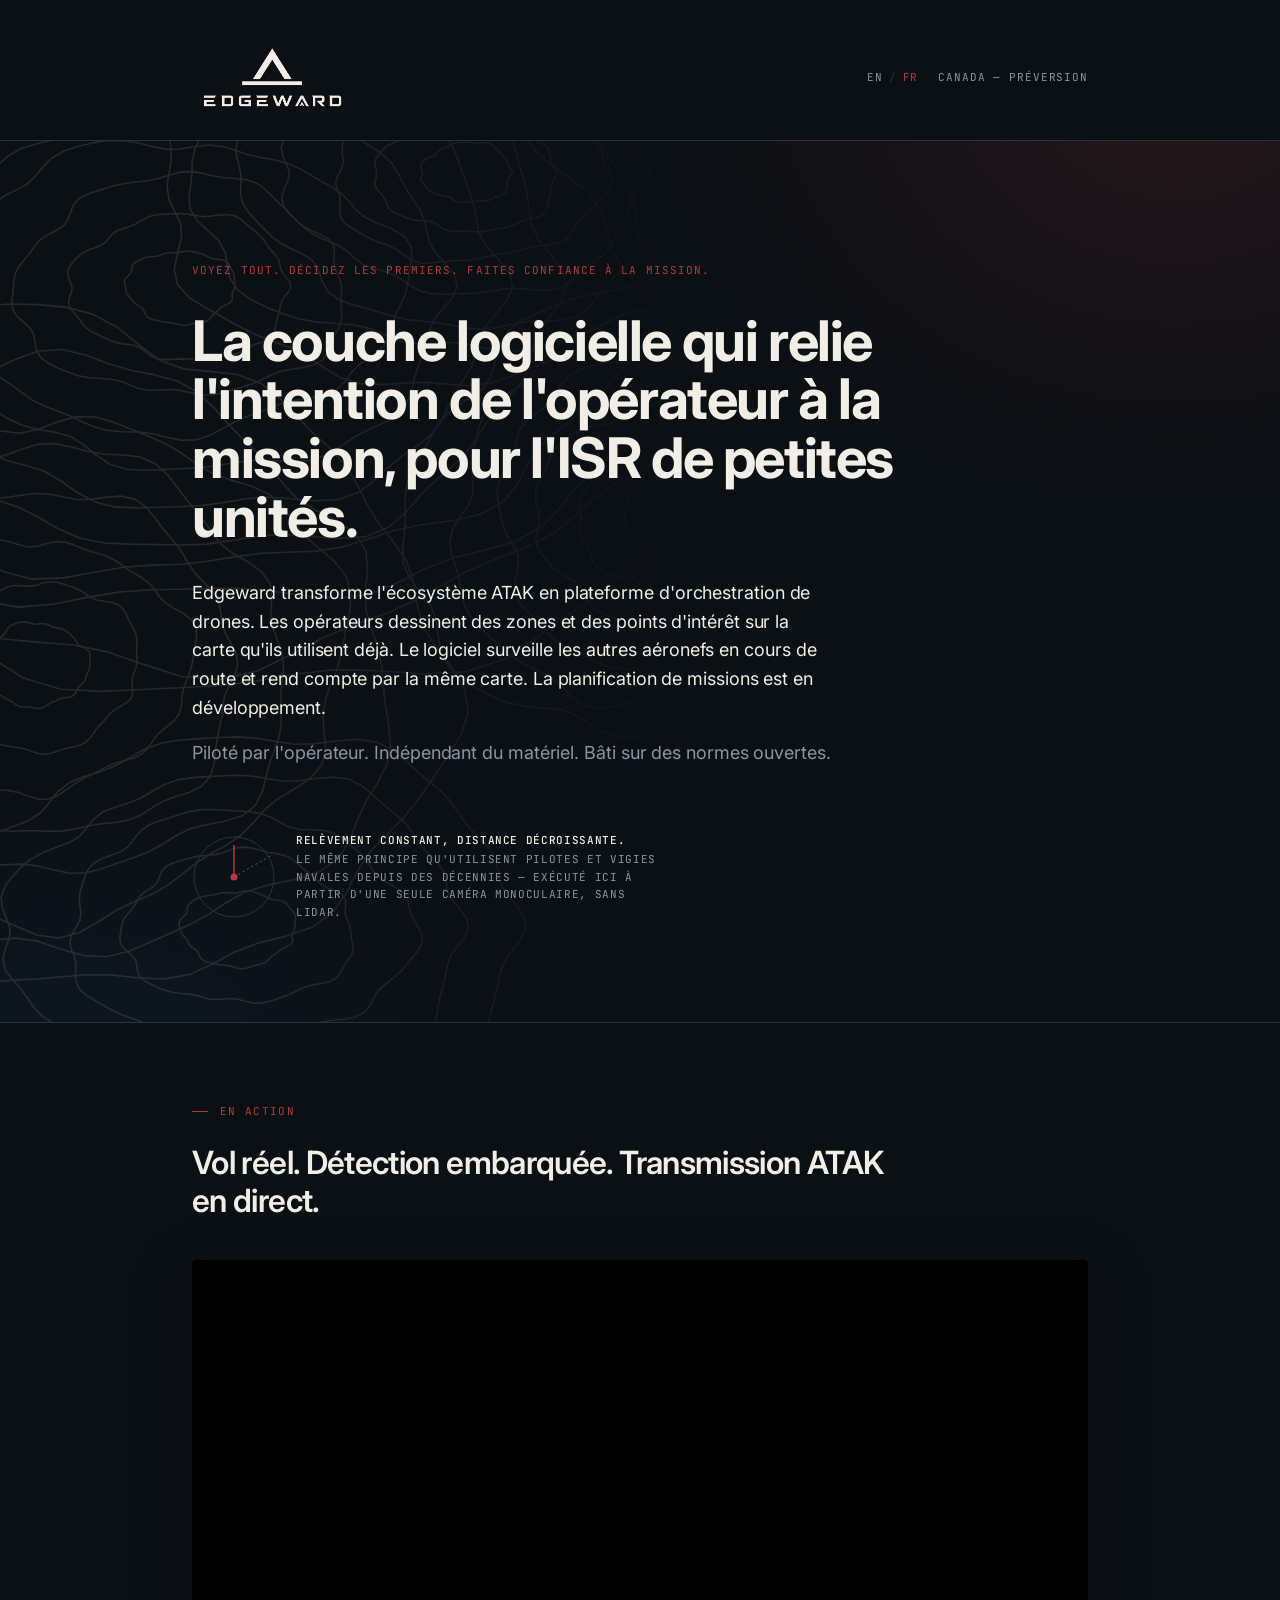
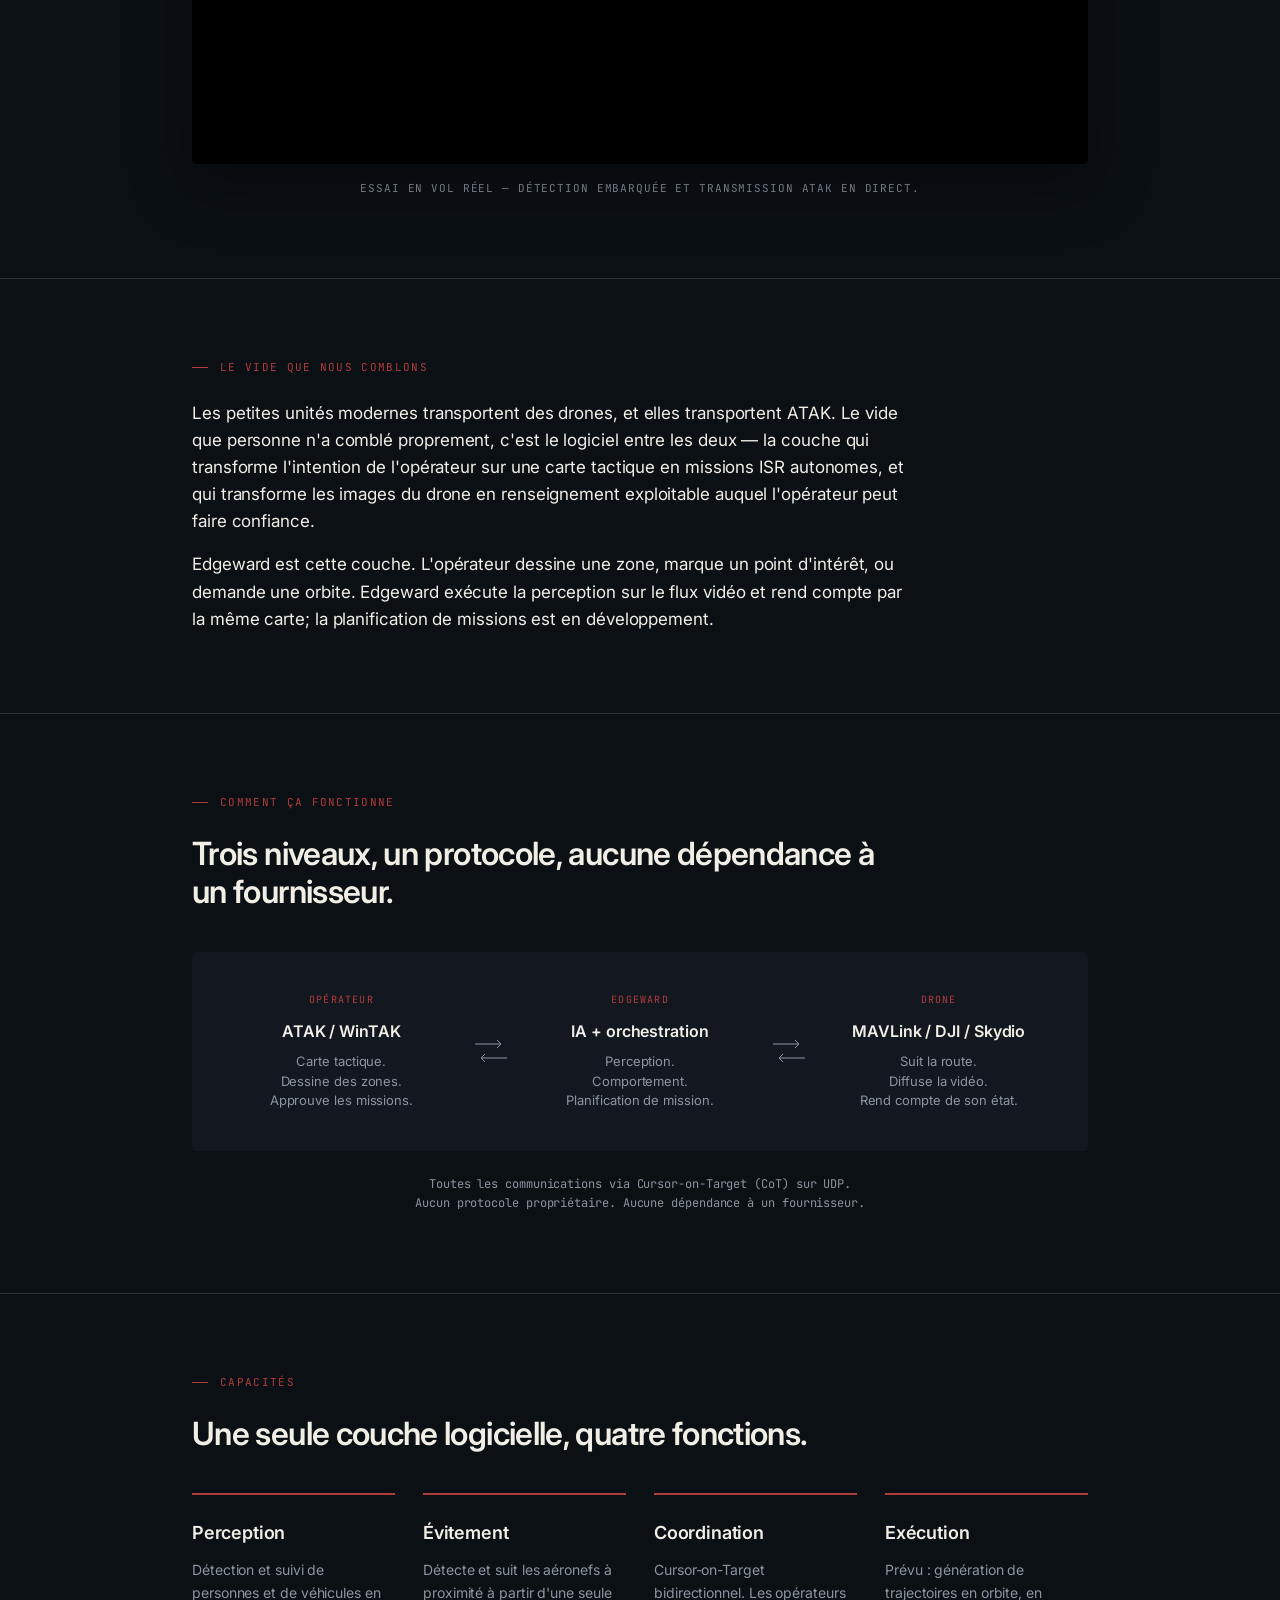
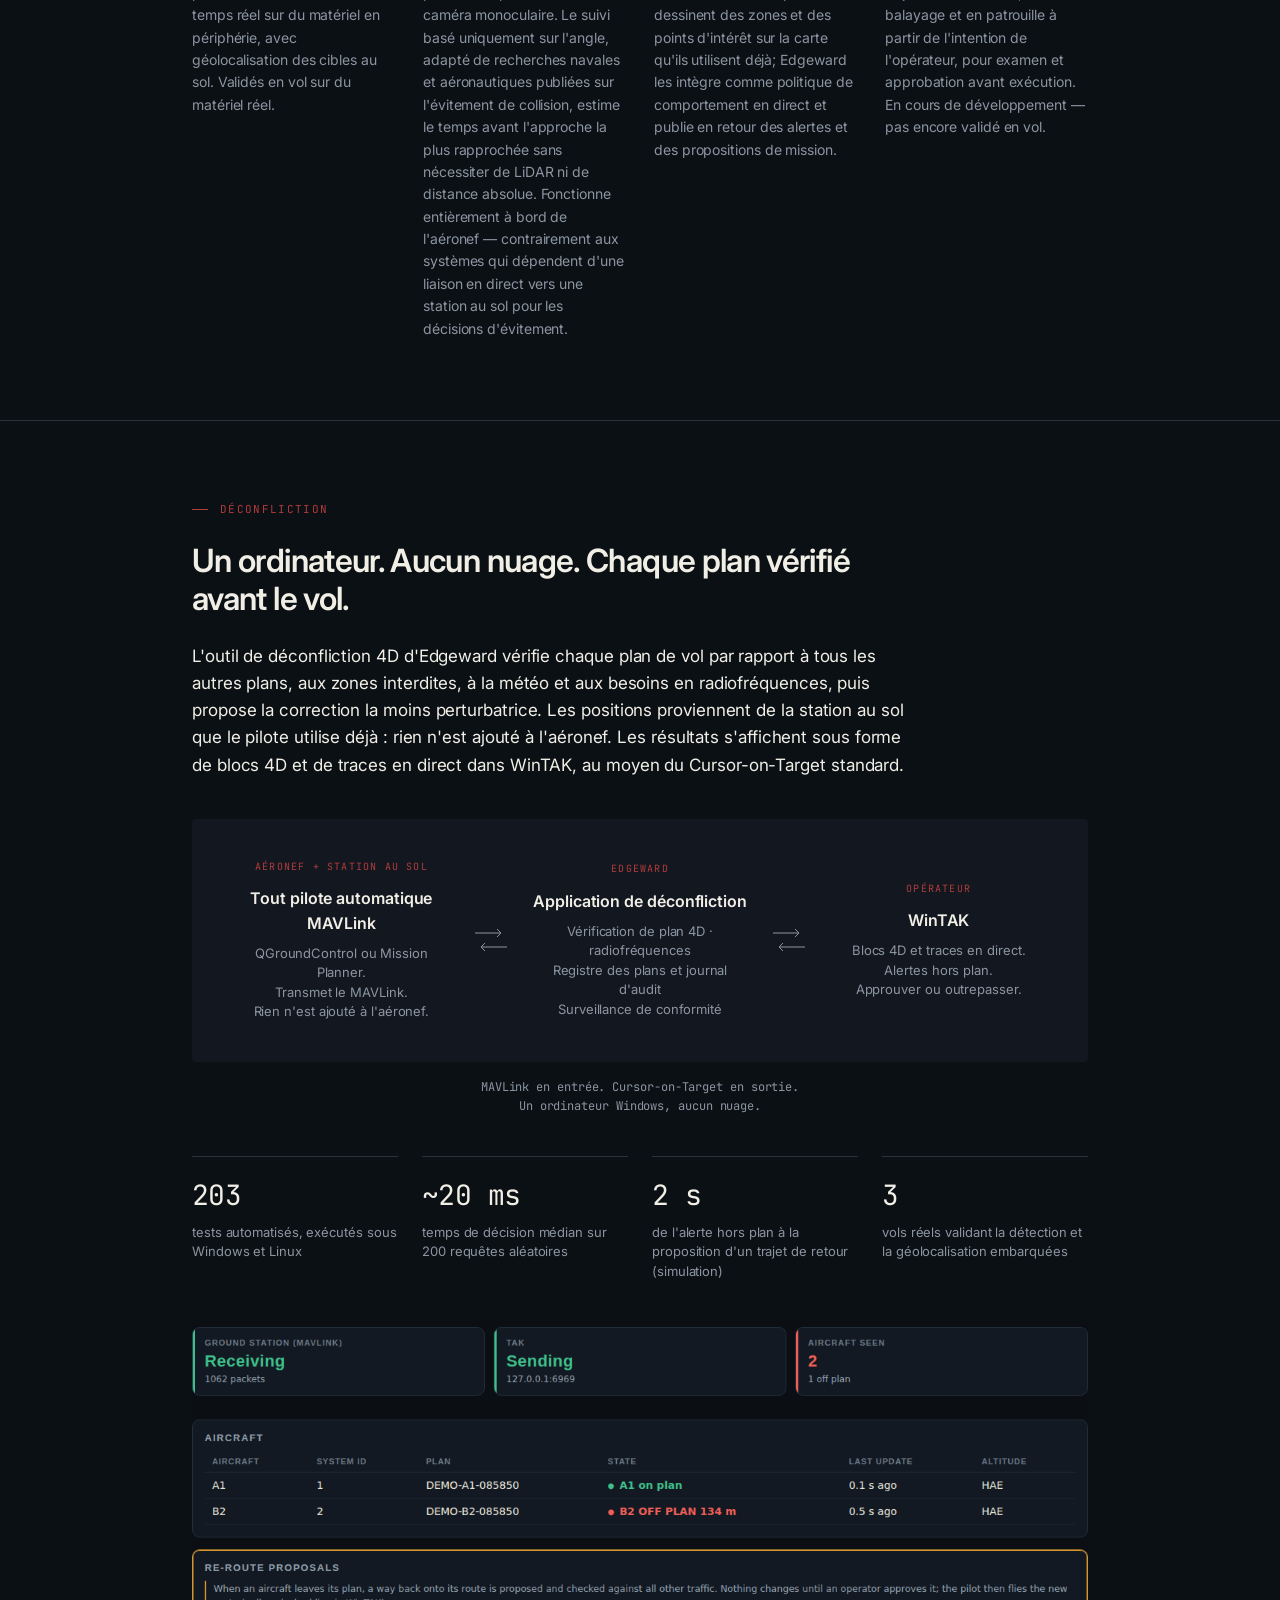
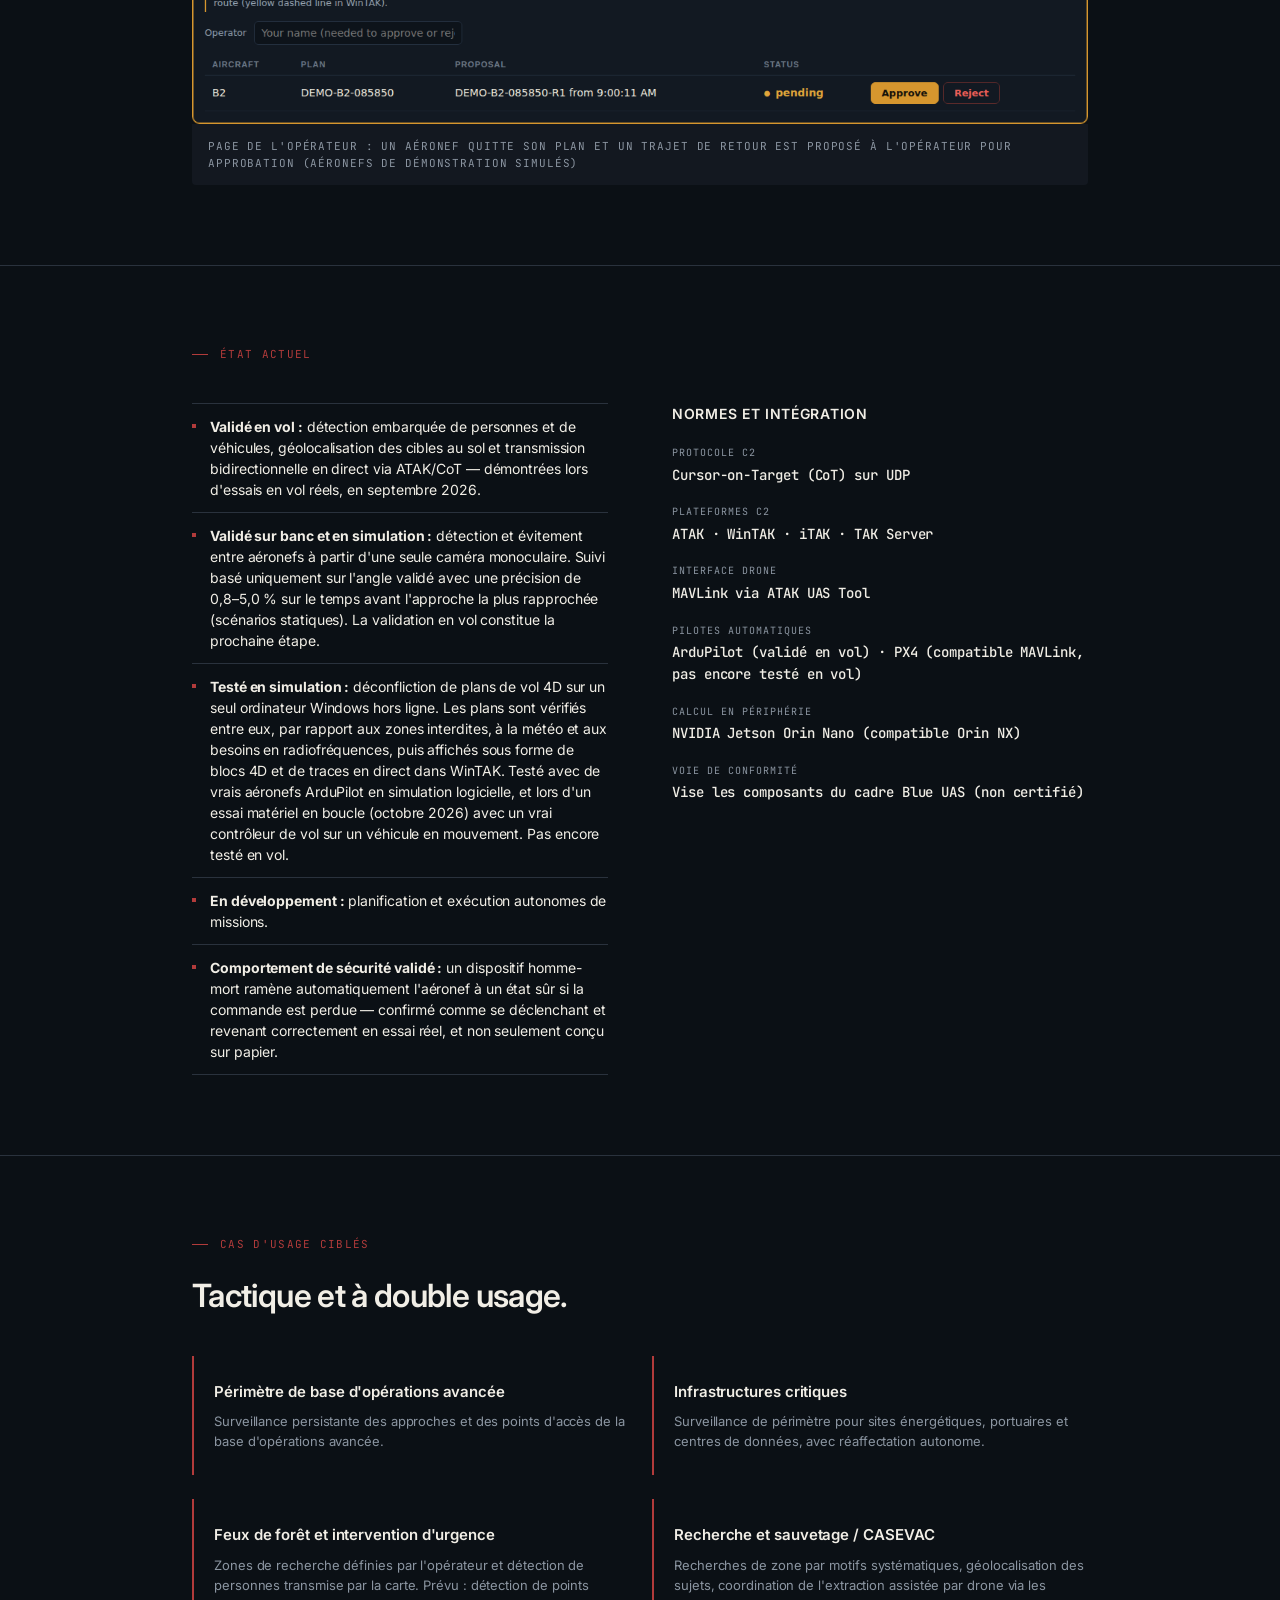
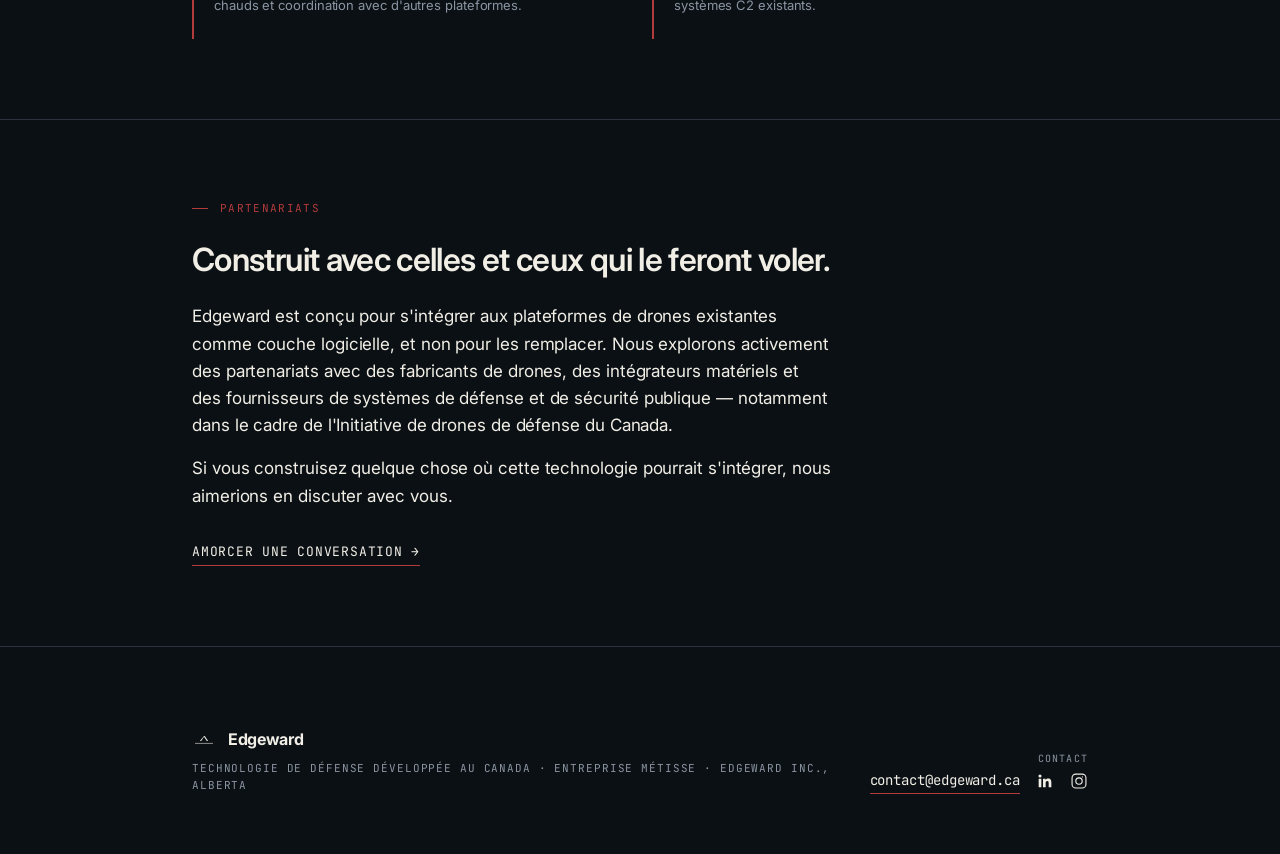
==== commit f4ac6b22: "Site: remove test rig photo, keep operator screenshot Co-Authored-By: Claude Sonnet 5.5 <noreply@ant" ====
--- a/fr/index.html
+++ b/fr/index.html
@@ -704,9 +704,6 @@
   border-radius: 4px;
   overflow: hidden;
 }
-.media-pair figure:nth-child(2) {
-  max-width: 560px;
-}
 .media-pair img {
   display: block;
   width: 100%;
@@ -1065,10 +1062,6 @@
       <figure>
         <img src="/assets/operator-live.png" width="1200" height="540" loading="lazy" alt="Page de l'opérateur Edgeward : un aéronef de démonstration hors plan de 134 mètres et un trajet de retour proposé en attente d'approbation ou de rejet">
         <figcaption>Page de l'opérateur : un aéronef quitte son plan et un trajet de retour est proposé à l'opérateur pour approbation (aéronefs de démonstration simulés)</figcaption>
-      </figure>
-      <figure>
-        <img src="/assets/oct4-test-rig.jpg" width="1200" height="909" loading="lazy" alt="Banc d'essai dans un boîtier jaune : contrôleur de vol, ordinateur Jetson et écran affichant le bureau Edgeward">
-        <figcaption>Banc d'essai matériel en boucle, octobre 2026 : vrai contrôleur de vol sur un véhicule en mouvement</figcaption>
       </figure>
     </div>
   </div>
